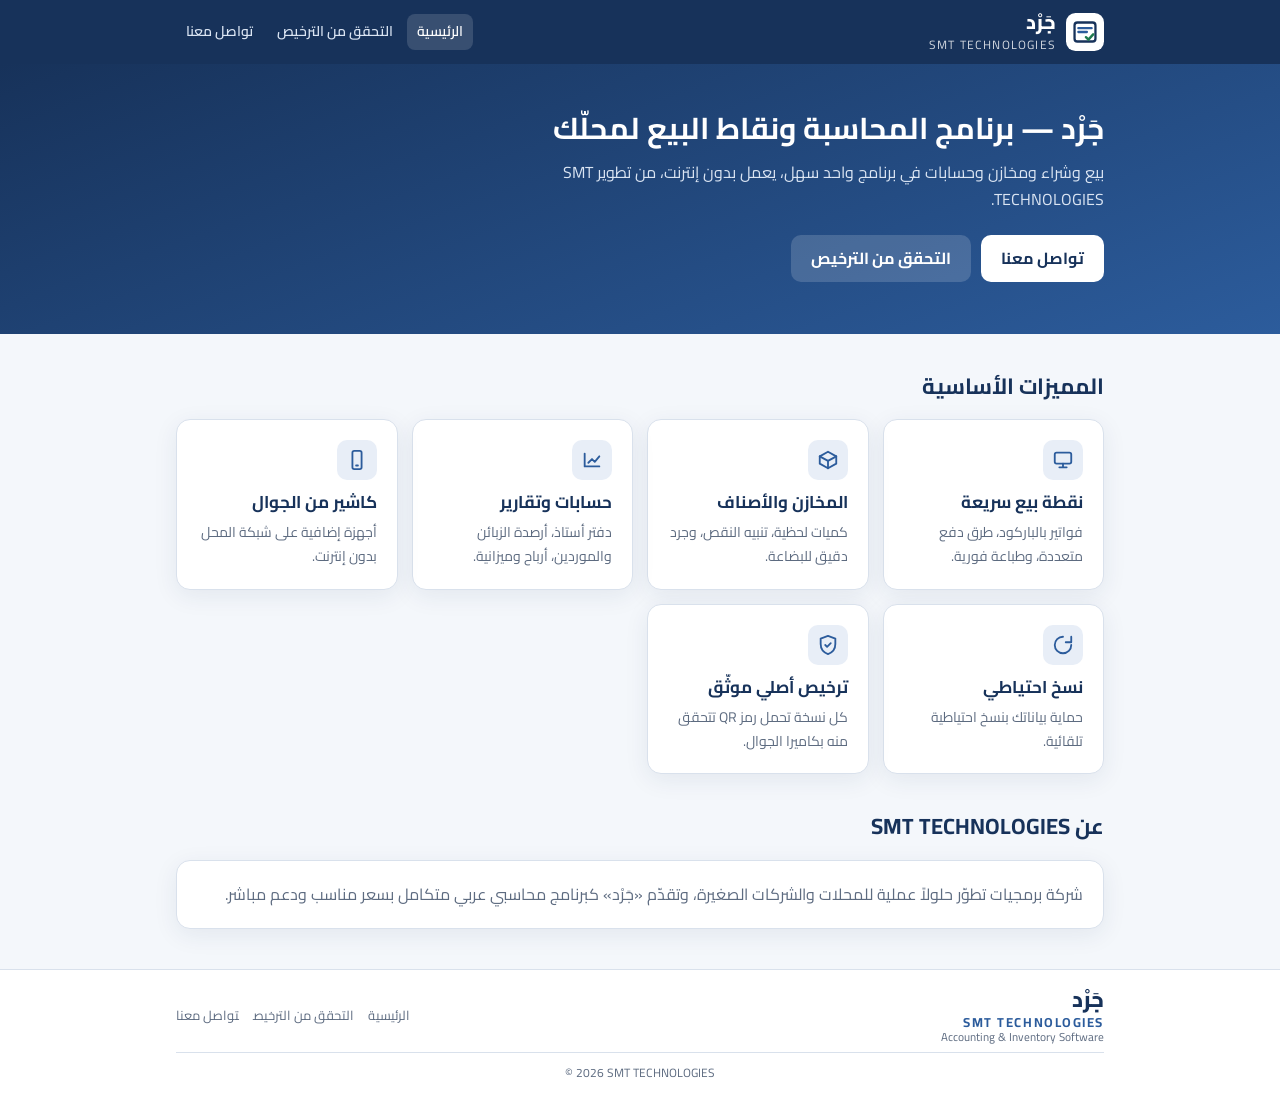
==== index.html @ c7088ea8 "تواصل معنا ← واتساب" ====
<!doctype html>
<html lang="ar" dir="rtl">
<head>
<meta charset="utf-8">
<meta name="viewport" content="width=device-width, initial-scale=1">
<meta name="theme-color" content="#17325a">
<link rel="preconnect" href="https://fonts.googleapis.com">
<link rel="preconnect" href="https://fonts.gstatic.com" crossorigin>
<link href="https://fonts.googleapis.com/css2?family=Cairo:wght@400;500;600;700;800&display=swap" rel="stylesheet">
<title>جَرْد — SMT TECHNOLOGIES</title>
<meta name="description" content="جَرْد: برنامج محاسبة ونقاط بيع ومخازن للمحلات، من SMT TECHNOLOGIES.">
<link rel="stylesheet" href="assets/style.css">
</head>
<body data-root="." data-page="home">
<header id="site-header"></header>
<main>
  <section class="hero">
    <div class="wrap">
      <h1>جَرْد — برنامج المحاسبة ونقاط البيع لمحلّك</h1>
      <p>بيع وشراء ومخازن وحسابات في برنامج واحد سهل، يعمل بدون إنترنت، من تطوير SMT TECHNOLOGIES.</p>
      <div class="btn-row">
        <a class="btn btn-light" data-contact href="contact.html">تواصل معنا</a>
        <a class="btn btn-glass" href="v/">التحقق من الترخيص</a>
      </div>
    </div>
  </section>
  <div class="wrap">
    <h2>المميزات الأساسية</h2>
    <div class="grid">
      <div class="card feature"><span class="ico"><svg viewBox="0 0 24 24" fill="none" stroke="currentColor" stroke-width="2" stroke-linecap="round" stroke-linejoin="round"><rect x="3" y="4" width="18" height="12" rx="2"/><path d="M8 20h8M12 16v4"/></svg></span><h3>نقطة بيع سريعة</h3><p>فواتير بالباركود، طرق دفع متعددة، وطباعة فورية.</p></div>
      <div class="card feature"><span class="ico"><svg viewBox="0 0 24 24" fill="none" stroke="currentColor" stroke-width="2" stroke-linecap="round" stroke-linejoin="round"><path d="M21 8 12 3 3 8v8l9 5 9-5z"/><path d="M3 8l9 5 9-5M12 13v8"/></svg></span><h3>المخازن والأصناف</h3><p>كميات لحظية، تنبيه النقص، وجرد دقيق للبضاعة.</p></div>
      <div class="card feature"><span class="ico"><svg viewBox="0 0 24 24" fill="none" stroke="currentColor" stroke-width="2" stroke-linecap="round" stroke-linejoin="round"><path d="M4 19V5M4 19h16"/><path d="M8 15l4-4 3 3 5-6"/></svg></span><h3>حسابات وتقارير</h3><p>دفتر أستاذ، أرصدة الزبائن والموردين، أرباح وميزانية.</p></div>
      <div class="card feature"><span class="ico"><svg viewBox="0 0 24 24" fill="none" stroke="currentColor" stroke-width="2" stroke-linecap="round" stroke-linejoin="round"><rect x="7" y="2" width="10" height="20" rx="2"/><path d="M11 18h2"/></svg></span><h3>كاشير من الجوال</h3><p>أجهزة إضافية على شبكة المحل بدون إنترنت.</p></div>
      <div class="card feature"><span class="ico"><svg viewBox="0 0 24 24" fill="none" stroke="currentColor" stroke-width="2" stroke-linecap="round" stroke-linejoin="round"><path d="M12 3a9 9 0 1 0 9 9"/><path d="M21 3v6h-6"/></svg></span><h3>نسخ احتياطي</h3><p>حماية بياناتك بنسخ احتياطية تلقائية.</p></div>
      <div class="card feature"><span class="ico"><svg viewBox="0 0 24 24" fill="none" stroke="currentColor" stroke-width="2" stroke-linecap="round" stroke-linejoin="round"><path d="M12 2 4 5v6c0 5 3.4 9.3 8 11 4.6-1.7 8-6 8-11V5z"/><path d="m9 12 2 2 4-4"/></svg></span><h3>ترخيص أصلي موثّق</h3><p>كل نسخة تحمل رمز QR تتحقق منه بكاميرا الجوال.</p></div>
    </div>
    <h2>عن SMT TECHNOLOGIES</h2>
    <div class="card about">شركة برمجيات تطوّر حلولاً عملية للمحلات والشركات الصغيرة، وتقدّم «جَرْد» كبرنامج محاسبي عربي متكامل بسعر مناسب ودعم مباشر.</div>
  </div>
</main>
<footer id="site-footer"></footer>
<script src="config.js"></script>
<script src="assets/site.js"></script>
</body>
</html>
---- assets/style.css ----
:root {
  --brand: #17325a;
  --brand-2: #2c5c9c;
  --brand-soft: #e8eef7;
  --ink: #1b2433;
  --muted: #5d6b80;
  --line: #d9e1ec;
  --bg: #f4f7fb;
  --card: #ffffff;
  --ok: #1f7a4d;
  --ok-soft: #e7f5ee;
  --bad: #b23b3b;
  --bad-soft: #fcecec;
  --warn: #8a5a00;
  --radius: 14px;
  --shadow: 0 6px 24px rgba(23, 50, 90, 0.08);
}

* {
  box-sizing: border-box;
}
html {
  -webkit-text-size-adjust: 100%;
}
body {
  margin: 0;
  font-family: 'Cairo', 'Segoe UI', Tahoma, sans-serif;
  color: var(--ink);
  background: var(--bg);
  line-height: 1.7;
  min-height: 100vh;
  display: flex;
  flex-direction: column;
}
main {
  flex: 1;
}
a {
  color: var(--brand-2);
}
.wrap {
  width: 100%;
  max-width: 960px;
  margin: 0 auto;
  padding: 0 16px;
}

/* الترويسة */
.site-header {
  background: var(--brand);
  color: #fff;
}
.site-header .wrap {
  display: flex;
  align-items: center;
  justify-content: space-between;
  gap: 12px;
  min-height: 64px;
  flex-wrap: wrap;
}
.brand {
  display: flex;
  align-items: center;
  gap: 10px;
  color: #fff;
  text-decoration: none;
}
.brand-logo {
  width: 38px;
  height: 38px;
  flex: none;
  display: block;
}
.brand-logo img {
  width: 100%;
  height: 100%;
  object-fit: contain;
}
.brand-text {
  line-height: 1.2;
}
.brand-text b {
  display: block;
  font-size: 20px;
  font-weight: 800;
}
.brand-text small {
  font-size: 12px;
  opacity: 0.8;
}
.site-nav {
  display: flex;
  gap: 4px;
}
.site-nav a {
  color: #dbe5f3;
  text-decoration: none;
  font-size: 14px;
  font-weight: 600;
  padding: 6px 10px;
  border-radius: 8px;
}
.site-nav a:hover,
.site-nav a.active {
  background: rgba(255, 255, 255, 0.14);
  color: #fff;
}

/* التذييل */
.site-footer {
  margin-top: 40px;
  border-top: 1px solid var(--line);
  background: var(--card);
  color: var(--muted);
  font-size: 13px;
}
.site-footer .wrap {
  display: flex;
  justify-content: space-between;
  flex-wrap: wrap;
  gap: 8px;
  padding-top: 16px;
  padding-bottom: 16px;
}
.site-footer nav a {
  color: var(--muted);
  margin-inline-start: 14px;
  text-decoration: none;
}

/* عام */
.hero {
  background: linear-gradient(160deg, var(--brand) 0%, var(--brand-2) 100%);
  color: #fff;
  padding: 44px 0 52px;
}
.hero h1 {
  font-size: 30px;
  line-height: 1.35;
  margin: 0 0 10px;
}
.hero p {
  margin: 0 0 22px;
  color: #dbe5f3;
  max-width: 560px;
}
h2 {
  color: var(--brand);
  font-size: 22px;
  margin: 34px 0 14px;
}
.btn {
  display: inline-flex;
  align-items: center;
  justify-content: center;
  gap: 8px;
  padding: 10px 20px;
  border-radius: 10px;
  font: inherit;
  font-weight: 700;
  text-decoration: none;
  border: 0;
  cursor: pointer;
}
.btn-primary {
  background: var(--brand-2);
  color: #fff;
}
.btn-light {
  background: #fff;
  color: var(--brand);
}
.btn-glass {
  background: rgba(255, 255, 255, 0.16);
  color: #fff;
}
.btn-ghost {
  background: var(--brand-soft);
  color: var(--brand);
}
.btn-row {
  display: flex;
  gap: 10px;
  flex-wrap: wrap;
}
.card {
  background: var(--card);
  border: 1px solid var(--line);
  border-radius: var(--radius);
  box-shadow: var(--shadow);
  padding: 20px;
}
.grid {
  display: grid;
  grid-template-columns: repeat(auto-fit, minmax(220px, 1fr));
  gap: 14px;
}
.feature h3 {
  margin: 8px 0 4px;
  font-size: 17px;
  color: var(--brand);
}
.feature p {
  margin: 0;
  color: var(--muted);
  font-size: 14px;
}
.ico {
  width: 40px;
  height: 40px;
  border-radius: 10px;
  background: var(--brand-soft);
  color: var(--brand-2);
  display: flex;
  align-items: center;
  justify-content: center;
}
.ico svg {
  width: 22px;
  height: 22px;
}
.about {
  color: var(--muted);
}

/* صفحة التحقق */
.verify {
  max-width: 520px;
  margin: 28px auto 0;
}
.verify h1 {
  font-size: 20px;
  color: var(--brand);
  margin: 0 0 14px;
  text-align: center;
}
.badge {
  display: flex;
  flex-direction: column;
  align-items: center;
  gap: 6px;
  padding: 22px 16px;
  border-radius: var(--radius);
  text-align: center;
  font-weight: 800;
  font-size: 22px;
}
.badge .mark {
  width: 56px;
  height: 56px;
  border-radius: 50%;
  display: flex;
  align-items: center;
  justify-content: center;
  font-size: 30px;
  color: #fff;
}
.badge small {
  font-weight: 500;
  font-size: 14px;
}
.badge.ok {
  background: var(--ok-soft);
  color: var(--ok);
}
.badge.ok .mark {
  background: var(--ok);
}
.badge.bad {
  background: var(--bad-soft);
  color: var(--bad);
}
.badge.bad .mark {
  background: var(--bad);
}
.badge.wait {
  background: var(--brand-soft);
  color: var(--brand);
}
.badge.wait .mark {
  background: var(--brand-2);
}
.details {
  width: 100%;
  border-collapse: collapse;
  margin-top: 16px;
}
.details th,
.details td {
  text-align: start;
  padding: 10px 4px;
  border-bottom: 1px solid var(--line);
  vertical-align: top;
}
.details tr:last-child th,
.details tr:last-child td {
  border-bottom: 0;
}
.details th {
  color: var(--muted);
  font-weight: 600;
  width: 38%;
}
.details td {
  font-weight: 700;
  overflow-wrap: anywhere;
}
.mono {
  font-family: Consolas, 'Courier New', monospace;
  direction: ltr;
  unicode-bidi: isolate;
}
.verify .actions {
  margin-top: 18px;
  text-align: center;
}
.note {
  color: var(--muted);
  font-size: 13px;
  text-align: center;
  margin-top: 12px;
}

/* التواصل */
.contact-list {
  display: grid;
  gap: 10px;
}
.contact-item {
  display: flex;
  align-items: center;
  gap: 12px;
  padding: 14px 16px;
  text-decoration: none;
  color: var(--ink);
}
.contact-item b {
  display: block;
}
.contact-item span {
  color: var(--muted);
  font-size: 14px;
}
.contact-item .ltr {
  direction: ltr;
  unicode-bidi: isolate;
}
details.faq {
  margin-bottom: 10px;
  padding: 0;
}
details.faq summary {
  cursor: pointer;
  font-weight: 700;
  padding: 14px 16px;
  color: var(--brand);
}
details.faq p {
  margin: 0;
  padding: 0 16px 14px;
  color: var(--muted);
}

@media (max-width: 520px) {
  .hero {
    padding: 32px 0 38px;
  }
  .hero h1 {
    font-size: 24px;
  }
  .site-header .wrap {
    padding-top: 10px;
    padding-bottom: 8px;
  }
  .site-nav {
    width: 100%;
    justify-content: space-between;
  }
  .site-nav a {
    font-size: 13px;
    padding: 6px 8px;
  }
  .site-footer nav a {
    margin-inline-start: 0;
    margin-inline-end: 14px;
  }
}

/* هوية التذييل كما في الشعار: جَرْد / SMT TECHNOLOGIES / Accounting & Inventory Software */
.site-footer .wrap {
  align-items: center;
}
.foot-brand {
  display: flex;
  flex-direction: column;
  line-height: 1.25;
}
.foot-brand b {
  font-size: 22px;
  font-weight: 800;
  color: var(--brand);
}
.foot-brand span {
  font-size: 13px;
  font-weight: 700;
  letter-spacing: 0.12em;
  color: var(--brand-2);
}
.foot-brand small {
  direction: ltr;
  font-size: 11.5px;
  color: var(--muted);
}
.site-footer .copy {
  width: 100%;
  font-size: 12px;
  direction: ltr;
  text-align: center;
  border-top: 1px solid var(--line);
  padding-top: 10px;
}
.brand-text small {
  letter-spacing: 0.1em;
}

details.faq p a {
  font-weight: 700;
}
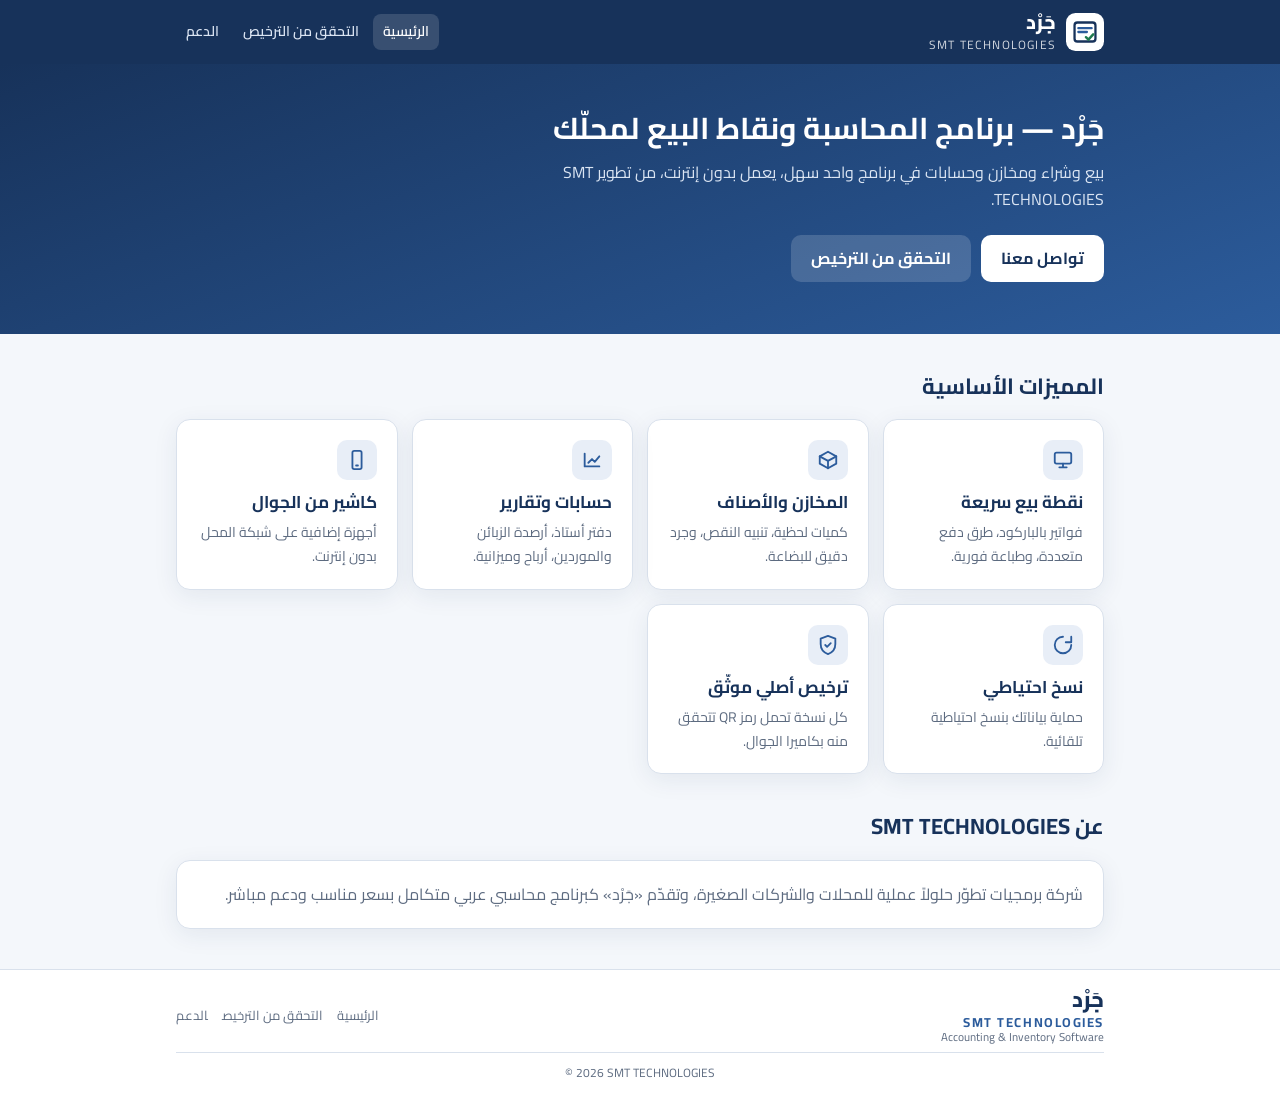
==== commit 1e632aa5: "صفحة الدعم" ====
--- a/index.html
+++ b/index.html
@@ -9,7 +9,7 @@
 <link href="https://fonts.googleapis.com/css2?family=Cairo:wght@400;500;600;700;800&display=swap" rel="stylesheet">
 <title>جَرْد — SMT TECHNOLOGIES</title>
 <meta name="description" content="جَرْد: برنامج محاسبة ونقاط بيع ومخازن للمحلات، من SMT TECHNOLOGIES.">
-<link rel="stylesheet" href="assets/style.css">
+<link rel="stylesheet" href="assets/style.css?v=202610141522">
 </head>
 <body data-root="." data-page="home">
 <header id="site-header"></header>
@@ -39,7 +39,7 @@
   </div>
 </main>
 <footer id="site-footer"></footer>
-<script src="config.js"></script>
-<script src="assets/site.js"></script>
+<script src="config.js?v=202610141522"></script>
+<script src="assets/site.js?v=202610141522"></script>
 </body>
 </html>
--- a/assets/style.css
+++ b/assets/style.css
@@ -426,3 +426,25 @@
 details.faq p a {
   font-weight: 700;
 }
+
+/* صفحة الدعم: زر التواصل أسفل الأسئلة */
+.support-cta {
+  margin-top: 18px;
+  text-align: center;
+  display: flex;
+  flex-direction: column;
+  align-items: center;
+  gap: 4px;
+}
+.support-cta > span {
+  color: var(--muted);
+  font-size: 14px;
+  margin-bottom: 10px;
+}
+.support-cta .btn-row {
+  justify-content: center;
+}
+.btn-ico svg {
+  width: 18px;
+  height: 18px;
+}
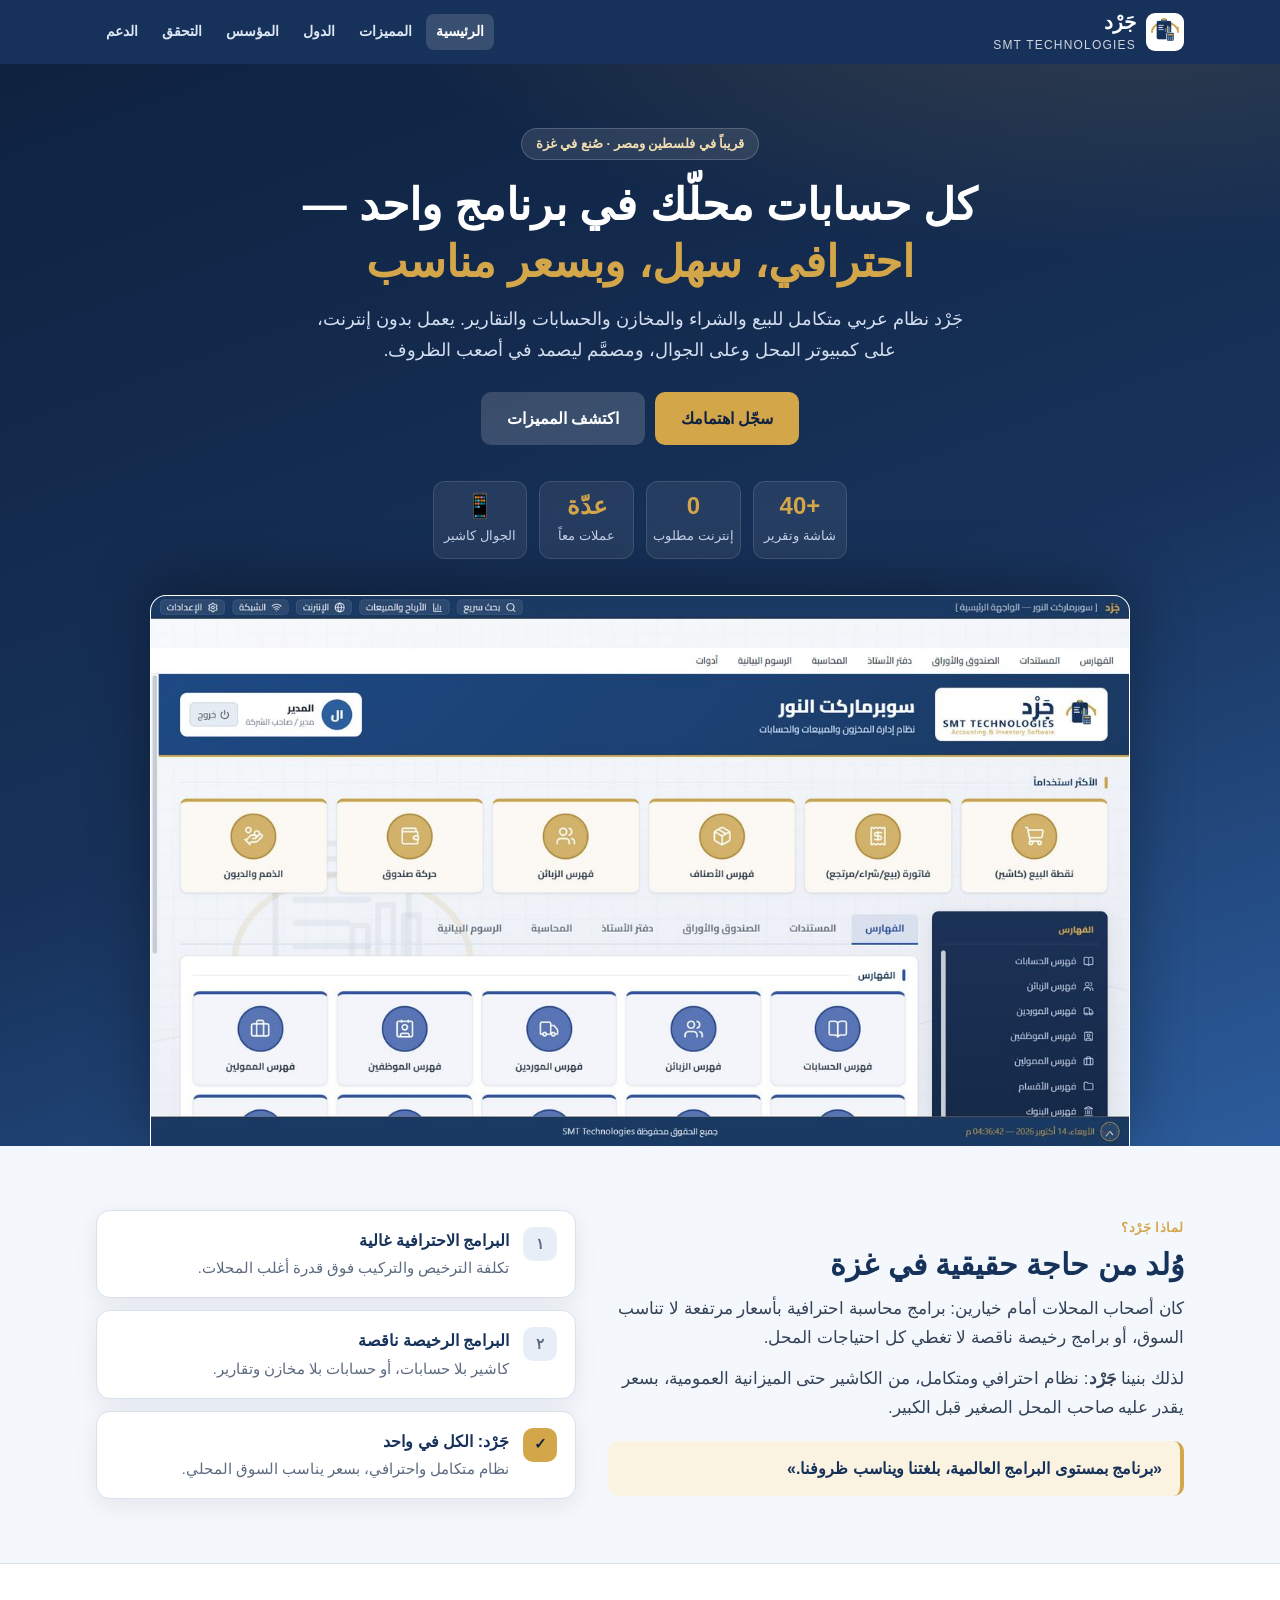
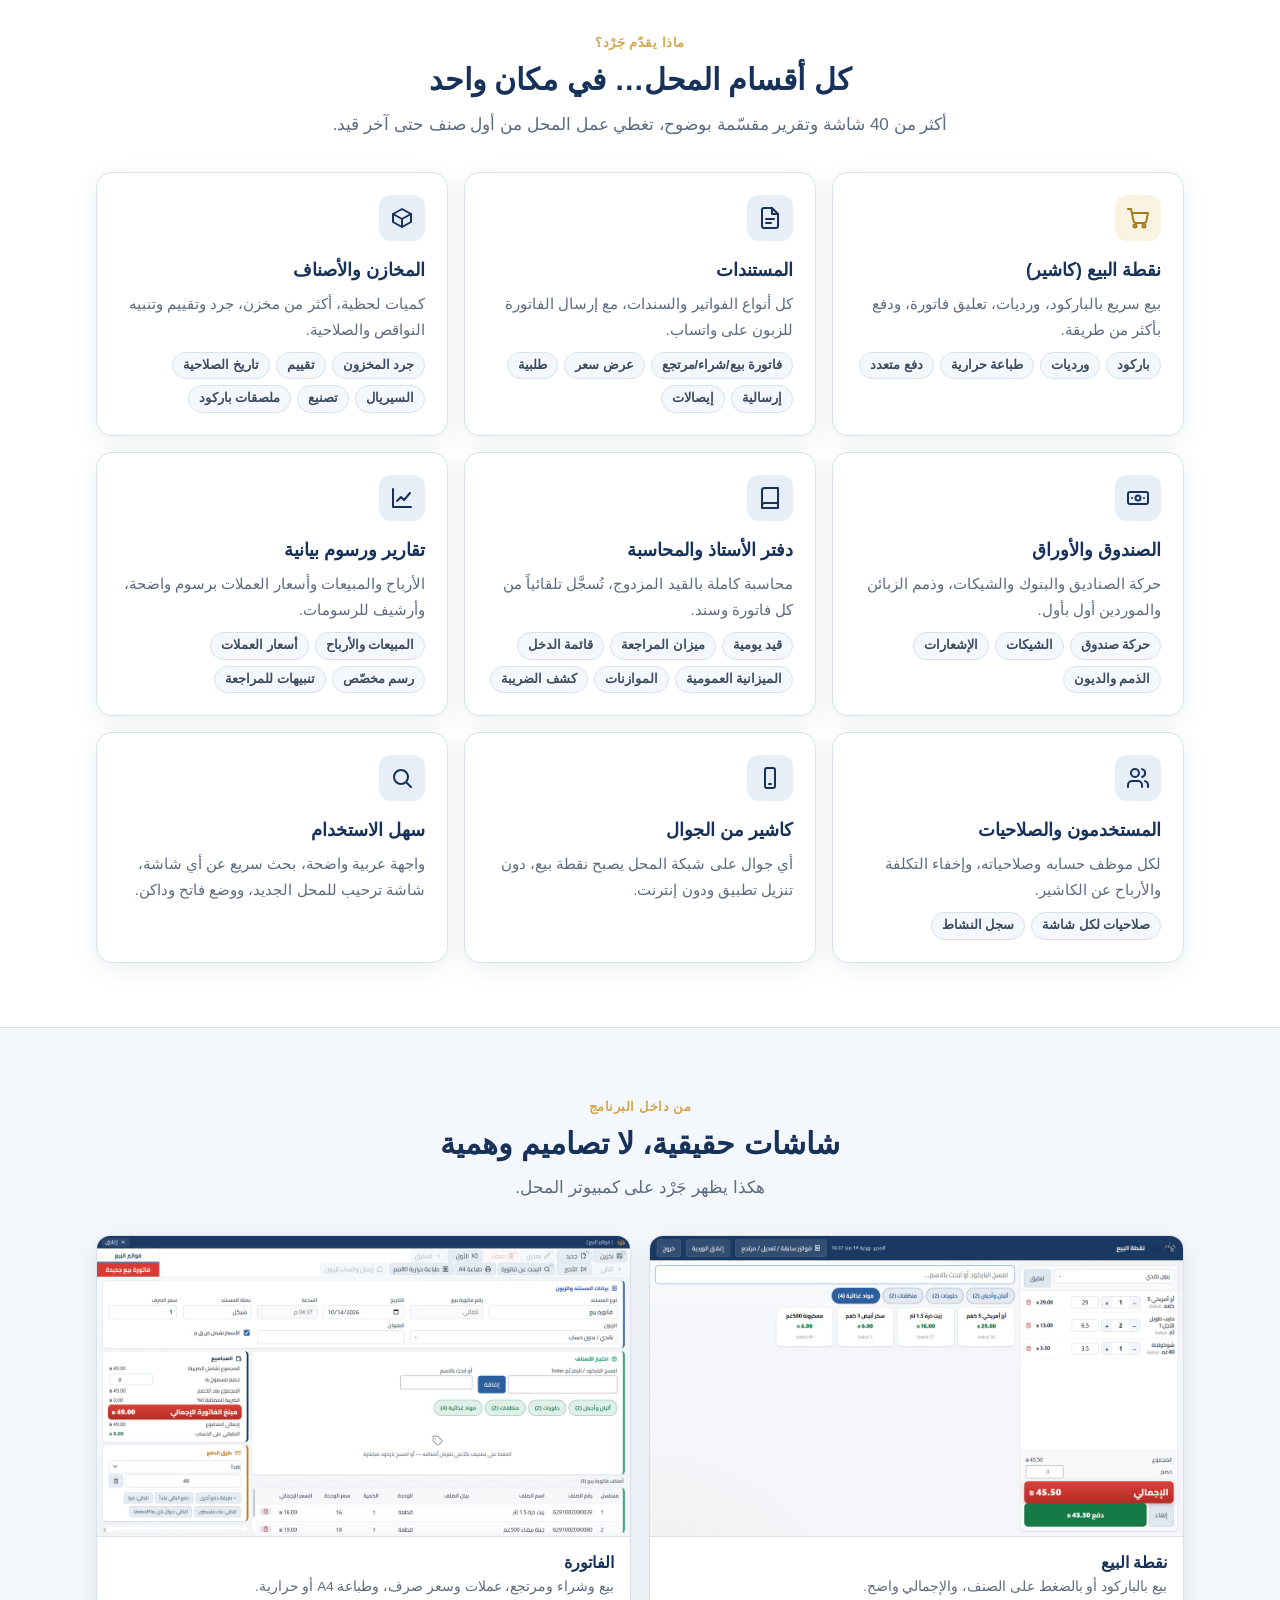
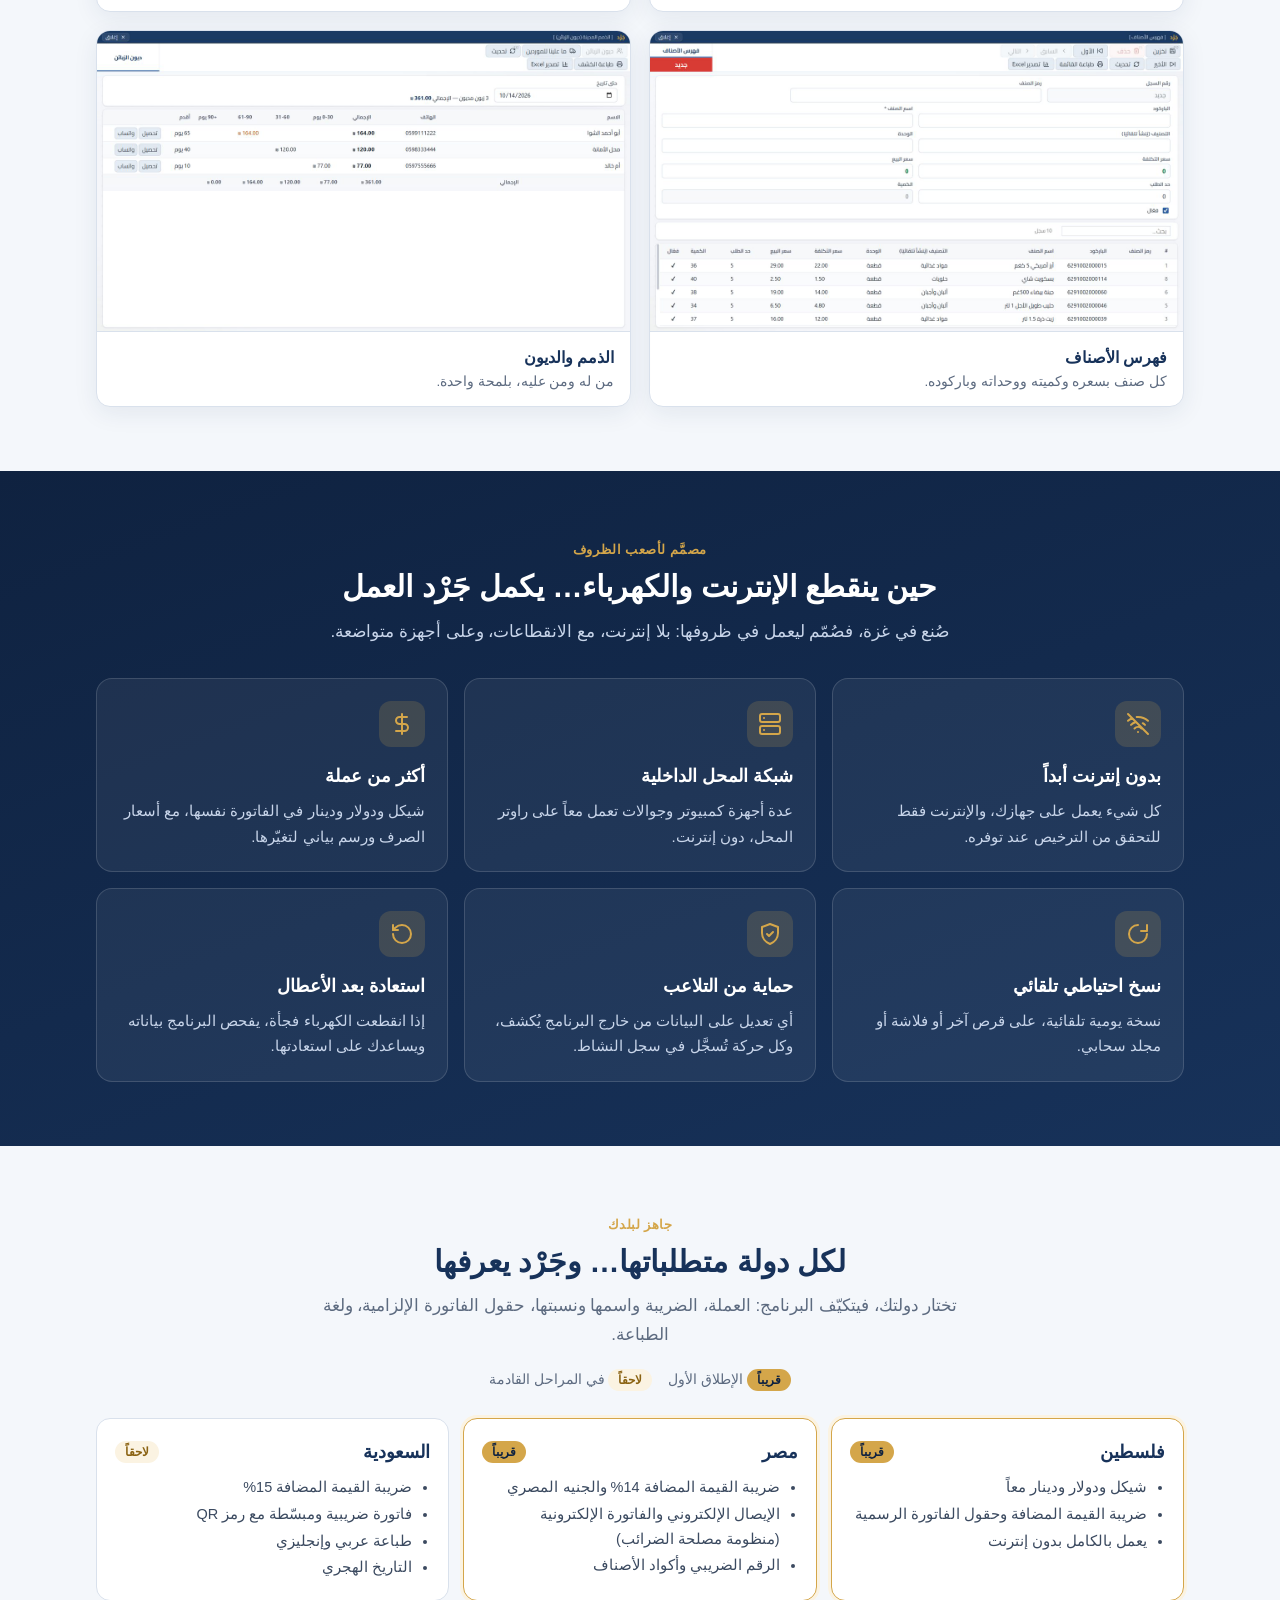
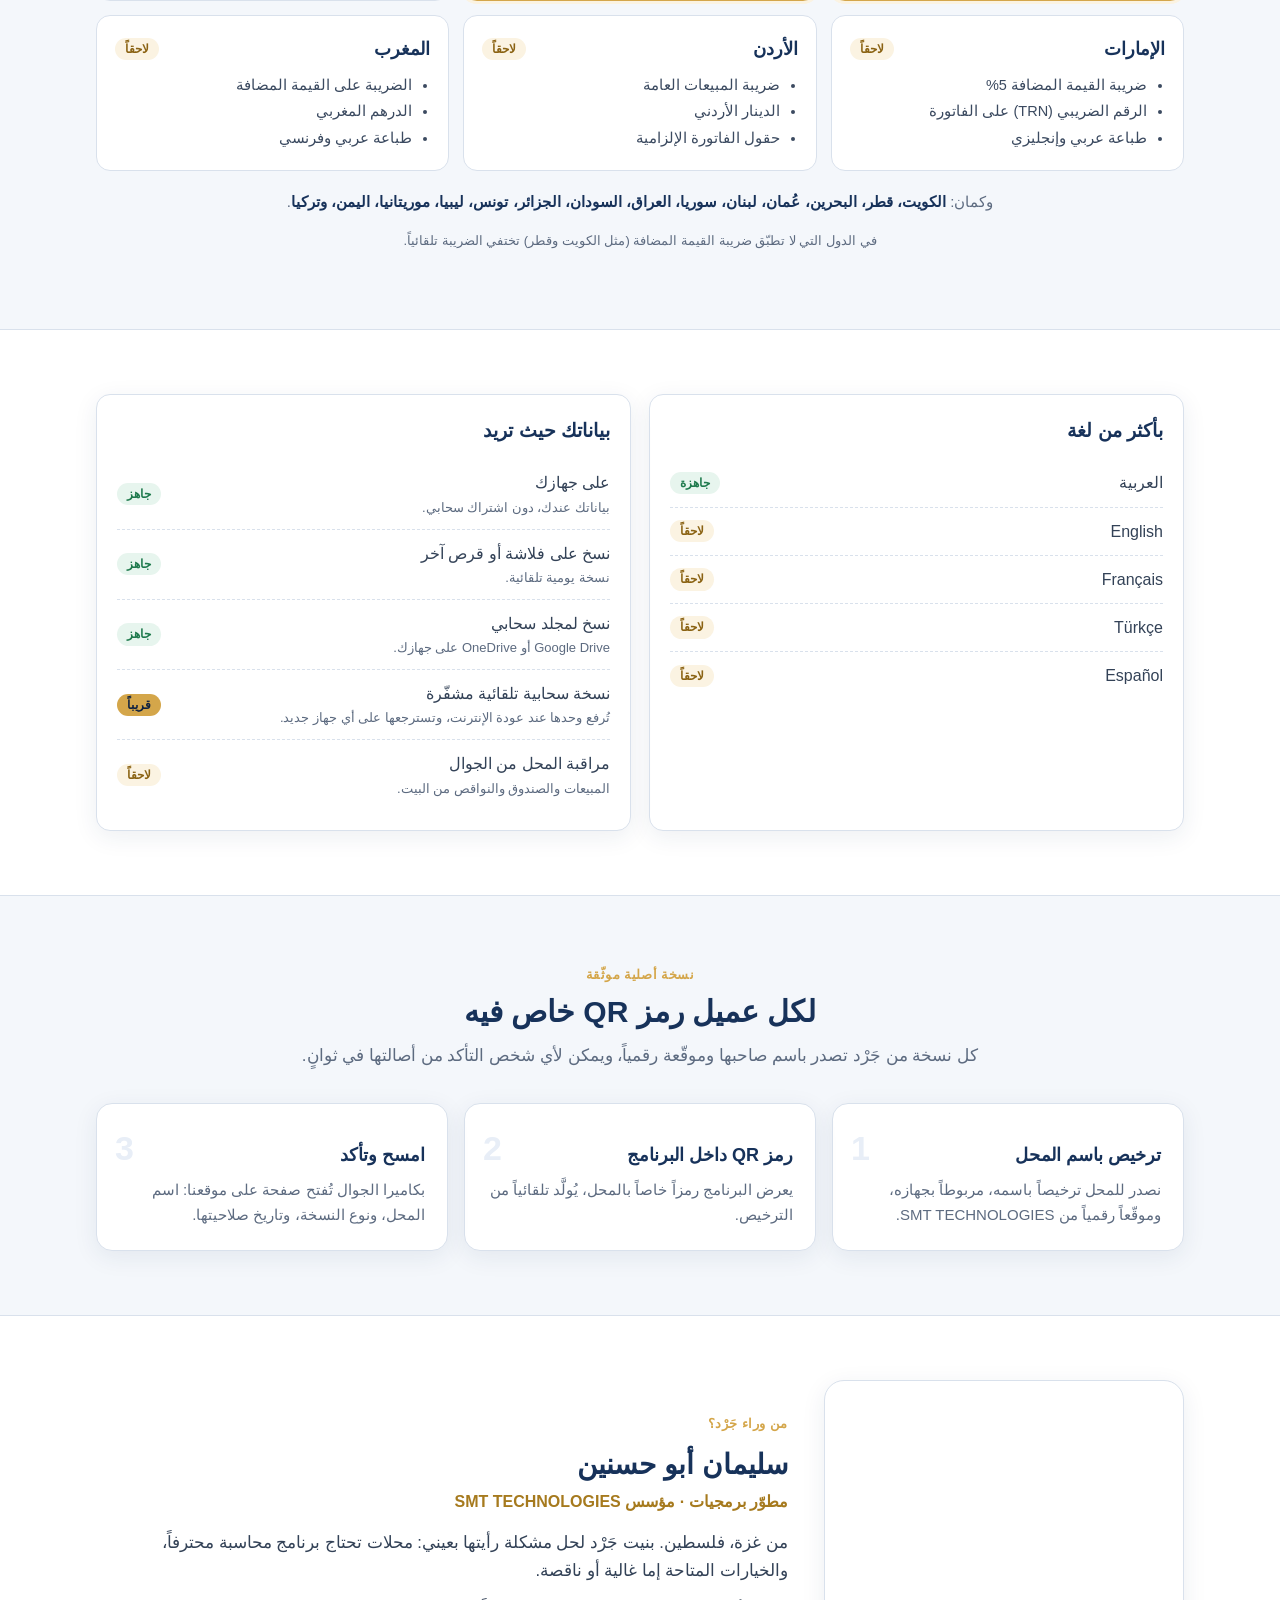
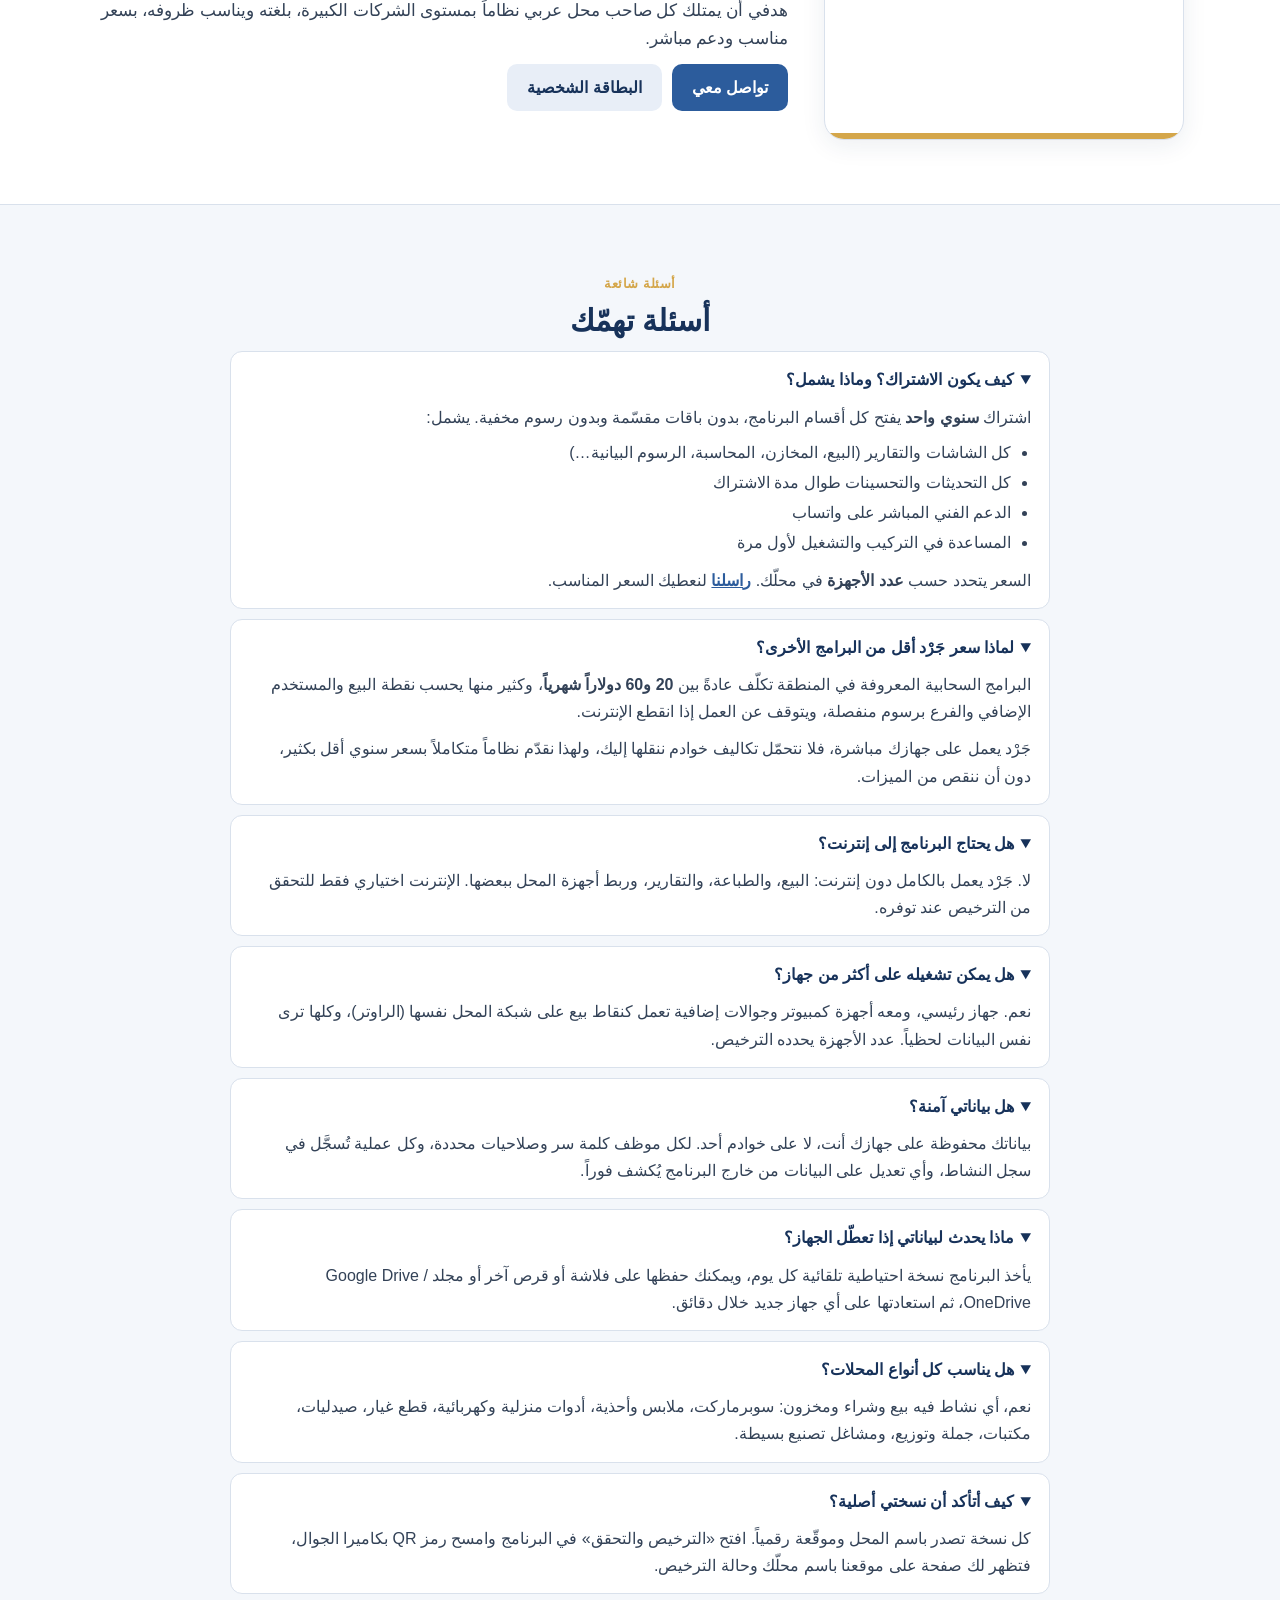
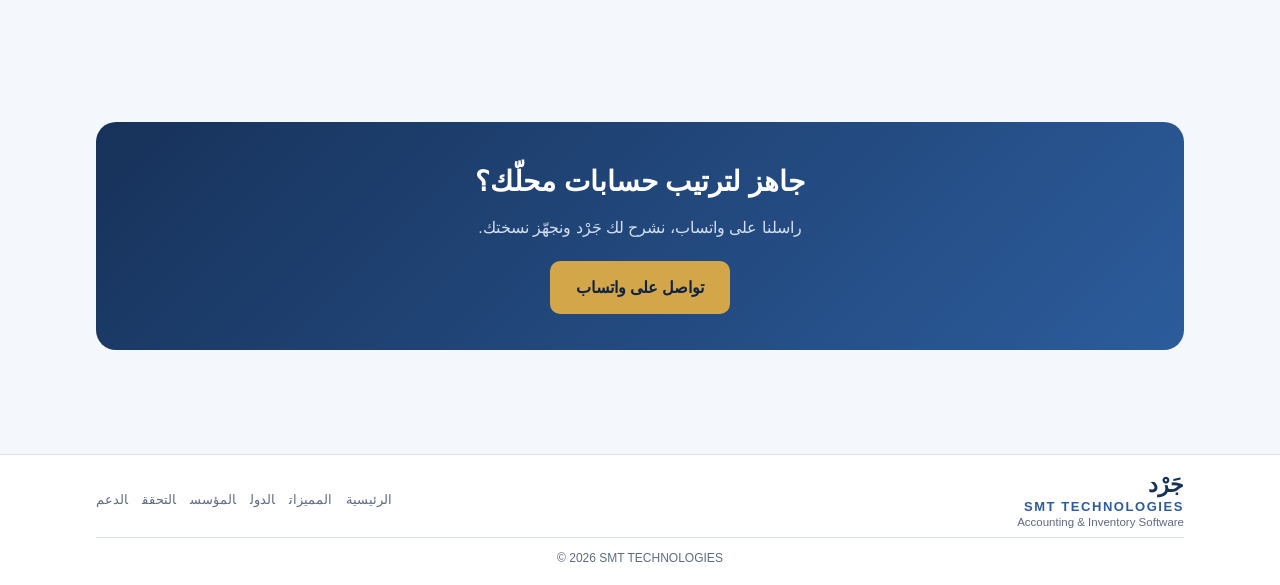
==== commit 3a220c8c: "الموقع الكامل: تعريف جَرْد، الدول، الأسئلة، وصفحة المؤسس" ====
--- a/index.html
+++ b/index.html
@@ -3,43 +3,275 @@
 <head>
 <meta charset="utf-8">
 <meta name="viewport" content="width=device-width, initial-scale=1">
-<meta name="theme-color" content="#17325a">
+<meta http-equiv="Content-Security-Policy" content="default-src 'self'; script-src 'self'; style-src 'self' https://fonts.googleapis.com; font-src https://fonts.gstatic.com; img-src 'self' data:; connect-src 'self'; object-src 'none'; base-uri 'none'; form-action 'none'">
+<meta name="referrer" content="strict-origin-when-cross-origin">
+<meta name="theme-color" content="#0f2240">
+<link rel="icon" href="favicon.png">
 <link rel="preconnect" href="https://fonts.googleapis.com">
 <link rel="preconnect" href="https://fonts.gstatic.com" crossorigin>
 <link href="https://fonts.googleapis.com/css2?family=Cairo:wght@400;500;600;700;800&display=swap" rel="stylesheet">
-<title>جَرْد — SMT TECHNOLOGIES</title>
-<meta name="description" content="جَرْد: برنامج محاسبة ونقاط بيع ومخازن للمحلات، من SMT TECHNOLOGIES.">
-<link rel="stylesheet" href="assets/style.css?v=202610141522">
+<title>جَرْد — برنامج المحاسبة والمخازن ونقاط البيع | SMT TECHNOLOGIES</title>
+<meta name="description" content="جَرْد: نظام عربي متكامل للمحاسبة والمخازن ونقاط البيع، يعمل بدون إنترنت، باحترافية البرامج الكبيرة وبسعر يناسب المحل. من تطوير SMT TECHNOLOGIES — غزة، فلسطين.">
+<meta property="og:title" content="جَرْد — برنامج المحاسبة والمخازن ونقاط البيع">
+<meta property="og:description" content="نظام عربي متكامل يعمل بدون إنترنت، صُنع في غزة.">
+<meta property="og:image" content="assets/img/shot-home.jpg">
+<link rel="stylesheet" href="assets/style.css?v=202611101321">
+<link rel="stylesheet" href="assets/home.css?v=202611101321">
 </head>
-<body data-root="." data-page="home">
+<body data-root="." data-page="home" class="lp">
 <header id="site-header"></header>
 <main>
-  <section class="hero">
-    <div class="wrap">
-      <h1>جَرْد — برنامج المحاسبة ونقاط البيع لمحلّك</h1>
-      <p>بيع وشراء ومخازن وحسابات في برنامج واحد سهل، يعمل بدون إنترنت، من تطوير SMT TECHNOLOGIES.</p>
-      <div class="btn-row">
-        <a class="btn btn-light" data-contact href="contact.html">تواصل معنا</a>
-        <a class="btn btn-glass" href="v/">التحقق من الترخيص</a>
-      </div>
-    </div>
-  </section>
-  <div class="wrap">
-    <h2>المميزات الأساسية</h2>
-    <div class="grid">
-      <div class="card feature"><span class="ico"><svg viewBox="0 0 24 24" fill="none" stroke="currentColor" stroke-width="2" stroke-linecap="round" stroke-linejoin="round"><rect x="3" y="4" width="18" height="12" rx="2"/><path d="M8 20h8M12 16v4"/></svg></span><h3>نقطة بيع سريعة</h3><p>فواتير بالباركود، طرق دفع متعددة، وطباعة فورية.</p></div>
-      <div class="card feature"><span class="ico"><svg viewBox="0 0 24 24" fill="none" stroke="currentColor" stroke-width="2" stroke-linecap="round" stroke-linejoin="round"><path d="M21 8 12 3 3 8v8l9 5 9-5z"/><path d="M3 8l9 5 9-5M12 13v8"/></svg></span><h3>المخازن والأصناف</h3><p>كميات لحظية، تنبيه النقص، وجرد دقيق للبضاعة.</p></div>
-      <div class="card feature"><span class="ico"><svg viewBox="0 0 24 24" fill="none" stroke="currentColor" stroke-width="2" stroke-linecap="round" stroke-linejoin="round"><path d="M4 19V5M4 19h16"/><path d="M8 15l4-4 3 3 5-6"/></svg></span><h3>حسابات وتقارير</h3><p>دفتر أستاذ، أرصدة الزبائن والموردين، أرباح وميزانية.</p></div>
-      <div class="card feature"><span class="ico"><svg viewBox="0 0 24 24" fill="none" stroke="currentColor" stroke-width="2" stroke-linecap="round" stroke-linejoin="round"><rect x="7" y="2" width="10" height="20" rx="2"/><path d="M11 18h2"/></svg></span><h3>كاشير من الجوال</h3><p>أجهزة إضافية على شبكة المحل بدون إنترنت.</p></div>
-      <div class="card feature"><span class="ico"><svg viewBox="0 0 24 24" fill="none" stroke="currentColor" stroke-width="2" stroke-linecap="round" stroke-linejoin="round"><path d="M12 3a9 9 0 1 0 9 9"/><path d="M21 3v6h-6"/></svg></span><h3>نسخ احتياطي</h3><p>حماية بياناتك بنسخ احتياطية تلقائية.</p></div>
-      <div class="card feature"><span class="ico"><svg viewBox="0 0 24 24" fill="none" stroke="currentColor" stroke-width="2" stroke-linecap="round" stroke-linejoin="round"><path d="M12 2 4 5v6c0 5 3.4 9.3 8 11 4.6-1.7 8-6 8-11V5z"/><path d="m9 12 2 2 4-4"/></svg></span><h3>ترخيص أصلي موثّق</h3><p>كل نسخة تحمل رمز QR تتحقق منه بكاميرا الجوال.</p></div>
-    </div>
-    <h2>عن SMT TECHNOLOGIES</h2>
-    <div class="card about">شركة برمجيات تطوّر حلولاً عملية للمحلات والشركات الصغيرة، وتقدّم «جَرْد» كبرنامج محاسبي عربي متكامل بسعر مناسب ودعم مباشر.</div>
-  </div>
+
+  <!-- البطل -->
+  <section class="lp-hero">
+    <div class="wrap">
+      <div>
+        <span class="pill">قريباً في فلسطين ومصر · صُنع في غزة</span>
+        <h1>كل حسابات محلّك في برنامج واحد —<br><em>احترافي، سهل، وبسعر مناسب</em></h1>
+        <p class="lead">جَرْد نظام عربي متكامل للبيع والشراء والمخازن والحسابات والتقارير. يعمل بدون إنترنت، على كمبيوتر المحل وعلى الجوال، ومصمَّم ليصمد في أصعب الظروف.</p>
+        <div class="btn-row">
+          <a class="btn btn-gold btn-lg" data-contact href="contact.html">سجّل اهتمامك</a>
+          <a class="btn btn-glass btn-lg" href="#features">اكتشف المميزات</a>
+        </div>
+      </div>
+      <div class="hero-stats">
+        <div><b>+40</b><span>شاشة وتقرير</span></div>
+        <div><b>0</b><span>إنترنت مطلوب</span></div>
+        <div><b>عدّة</b><span>عملات معاً</span></div>
+        <div><b>📱</b><span>الجوال كاشير</span></div>
+      </div>
+      <figure class="hero-shot"><img src="assets/img/shot-home.jpg" alt="الشاشة الرئيسية لبرنامج جَرْد" width="1280" height="720"></figure>
+    </div>
+  </section>
+
+  <!-- القصة -->
+  <section id="story">
+    <div class="wrap story">
+      <div>
+        <span class="eyebrow">لماذا جَرْد؟</span>
+        <h2 class="sec-title">وُلد من حاجة حقيقية في غزة</h2>
+        <p>كان أصحاب المحلات أمام خيارين: برامج محاسبة احترافية بأسعار مرتفعة لا تناسب السوق، أو برامج رخيصة ناقصة لا تغطي كل احتياجات المحل.</p>
+        <p>لذلك بنينا <b>جَرْد</b>: نظام احترافي ومتكامل، من الكاشير حتى الميزانية العمومية، بسعر يقدر عليه صاحب المحل الصغير قبل الكبير.</p>
+        <blockquote>«برنامج بمستوى البرامج العالمية، بلغتنا ويناسب ظروفنا.»</blockquote>
+      </div>
+      <div class="pain">
+        <div class="card"><span class="n">١</span><div><b>البرامج الاحترافية غالية</b><span>تكلفة الترخيص والتركيب فوق قدرة أغلب المحلات.</span></div></div>
+        <div class="card"><span class="n">٢</span><div><b>البرامج الرخيصة ناقصة</b><span>كاشير بلا حسابات، أو حسابات بلا مخازن وتقارير.</span></div></div>
+        <div class="card win"><span class="n">✓</span><div><b>جَرْد: الكل في واحد</b><span>نظام متكامل واحترافي، بسعر يناسب السوق المحلي.</span></div></div>
+      </div>
+    </div>
+  </section>
+
+  <!-- المميزات -->
+  <section id="features" class="tint">
+    <div class="wrap">
+      <div class="center">
+        <span class="eyebrow">ماذا يقدّم جَرْد؟</span>
+        <h2 class="sec-title">كل أقسام المحل… في مكان واحد</h2>
+        <p class="sec-lead">أكثر من 40 شاشة وتقرير مقسّمة بوضوح، تغطي عمل المحل من أول صنف حتى آخر قيد.</p>
+      </div>
+      <div class="fgrid">
+        <div class="fcard gold">
+          <span class="ico"><svg viewBox="0 0 24 24" fill="none" stroke="currentColor" stroke-width="2" stroke-linecap="round" stroke-linejoin="round"><circle cx="9" cy="20" r="1.5"/><circle cx="18" cy="20" r="1.5"/><path d="M2 3h3l2.7 12.4a2 2 0 0 0 2 1.6h8.6a2 2 0 0 0 2-1.6L22 7H6"/></svg></span>
+          <h3>نقطة البيع (كاشير)</h3>
+          <p>بيع سريع بالباركود، ورديات، تعليق فاتورة، ودفع بأكثر من طريقة.</p>
+          <ul><li>باركود</li><li>ورديات</li><li>طباعة حرارية</li><li>دفع متعدد</li></ul>
+        </div>
+        <div class="fcard">
+          <span class="ico"><svg viewBox="0 0 24 24" fill="none" stroke="currentColor" stroke-width="2" stroke-linecap="round" stroke-linejoin="round"><path d="M14 2H6a2 2 0 0 0-2 2v16a2 2 0 0 0 2 2h12a2 2 0 0 0 2-2V8z"/><path d="M14 2v6h6M8 13h8M8 17h5"/></svg></span>
+          <h3>المستندات</h3>
+          <p>كل أنواع الفواتير والسندات، مع إرسال الفاتورة للزبون على واتساب.</p>
+          <ul><li>فاتورة بيع/شراء/مرتجع</li><li>عرض سعر</li><li>طلبية</li><li>إرسالية</li><li>إيصالات</li></ul>
+        </div>
+        <div class="fcard">
+          <span class="ico"><svg viewBox="0 0 24 24" fill="none" stroke="currentColor" stroke-width="2" stroke-linecap="round" stroke-linejoin="round"><path d="M21 8 12 3 3 8v8l9 5 9-5z"/><path d="m3 8 9 5 9-5M12 13v8"/></svg></span>
+          <h3>المخازن والأصناف</h3>
+          <p>كميات لحظية، أكثر من مخزن، جرد وتقييم وتنبيه النواقص والصلاحية.</p>
+          <ul><li>جرد المخزون</li><li>تقييم</li><li>تاريخ الصلاحية</li><li>السيريال</li><li>تصنيع</li><li>ملصقات باركود</li></ul>
+        </div>
+        <div class="fcard">
+          <span class="ico"><svg viewBox="0 0 24 24" fill="none" stroke="currentColor" stroke-width="2" stroke-linecap="round" stroke-linejoin="round"><rect x="2" y="6" width="20" height="12" rx="2"/><circle cx="12" cy="12" r="2.5"/><path d="M6 12h.01M18 12h.01"/></svg></span>
+          <h3>الصندوق والأوراق</h3>
+          <p>حركة الصناديق والبنوك والشيكات، وذمم الزبائن والموردين أول بأول.</p>
+          <ul><li>حركة صندوق</li><li>الشيكات</li><li>الإشعارات</li><li>الذمم والديون</li></ul>
+        </div>
+        <div class="fcard">
+          <span class="ico"><svg viewBox="0 0 24 24" fill="none" stroke="currentColor" stroke-width="2" stroke-linecap="round" stroke-linejoin="round"><path d="M4 19.5A2.5 2.5 0 0 1 6.5 17H20V2H6.5A2.5 2.5 0 0 0 4 4.5z"/><path d="M4 19.5V22h16v-5"/></svg></span>
+          <h3>دفتر الأستاذ والمحاسبة</h3>
+          <p>محاسبة كاملة بالقيد المزدوج، تُسجَّل تلقائياً من كل فاتورة وسند.</p>
+          <ul><li>قيد يومية</li><li>ميزان المراجعة</li><li>قائمة الدخل</li><li>الميزانية العمومية</li><li>الموازنات</li><li>كشف الضريبة</li></ul>
+        </div>
+        <div class="fcard">
+          <span class="ico"><svg viewBox="0 0 24 24" fill="none" stroke="currentColor" stroke-width="2" stroke-linecap="round" stroke-linejoin="round"><path d="M3 3v18h18"/><path d="m7 15 4-4 3 3 6-7"/></svg></span>
+          <h3>تقارير ورسوم بيانية</h3>
+          <p>الأرباح والمبيعات وأسعار العملات برسوم واضحة، وأرشيف للرسومات.</p>
+          <ul><li>المبيعات والأرباح</li><li>أسعار العملات</li><li>رسم مخصّص</li><li>تنبيهات للمراجعة</li></ul>
+        </div>
+        <div class="fcard">
+          <span class="ico"><svg viewBox="0 0 24 24" fill="none" stroke="currentColor" stroke-width="2" stroke-linecap="round" stroke-linejoin="round"><path d="M16 21v-2a4 4 0 0 0-4-4H6a4 4 0 0 0-4 4v2"/><circle cx="9" cy="7" r="4"/><path d="M22 21v-2a4 4 0 0 0-3-3.9M16 3.1a4 4 0 0 1 0 7.8"/></svg></span>
+          <h3>المستخدمون والصلاحيات</h3>
+          <p>لكل موظف حسابه وصلاحياته، وإخفاء التكلفة والأرباح عن الكاشير.</p>
+          <ul><li>صلاحيات لكل شاشة</li><li>سجل النشاط</li></ul>
+        </div>
+        <div class="fcard">
+          <span class="ico"><svg viewBox="0 0 24 24" fill="none" stroke="currentColor" stroke-width="2" stroke-linecap="round" stroke-linejoin="round"><rect x="7" y="2" width="10" height="20" rx="2"/><path d="M11 18h2"/></svg></span>
+          <h3>كاشير من الجوال</h3>
+          <p>أي جوال على شبكة المحل يصبح نقطة بيع، دون تنزيل تطبيق ودون إنترنت.</p>
+        </div>
+        <div class="fcard">
+          <span class="ico"><svg viewBox="0 0 24 24" fill="none" stroke="currentColor" stroke-width="2" stroke-linecap="round" stroke-linejoin="round"><circle cx="11" cy="11" r="7"/><path d="m21 21-4.3-4.3"/></svg></span>
+          <h3>سهل الاستخدام</h3>
+          <p>واجهة عربية واضحة، بحث سريع عن أي شاشة، شاشة ترحيب للمحل الجديد، ووضع فاتح وداكن.</p>
+        </div>
+      </div>
+    </div>
+  </section>
+
+  <!-- صور حقيقية -->
+  <section id="screens">
+    <div class="wrap">
+      <div class="center">
+        <span class="eyebrow">من داخل البرنامج</span>
+        <h2 class="sec-title">شاشات حقيقية، لا تصاميم وهمية</h2>
+        <p class="sec-lead">هكذا يظهر جَرْد على كمبيوتر المحل.</p>
+      </div>
+      <div class="shots">
+        <figure class="shot"><img src="assets/img/shot-pos.jpg" alt="شاشة نقطة البيع" loading="lazy" width="1280" height="720"><figcaption>نقطة البيع<small>بيع بالباركود أو بالضغط على الصنف، والإجمالي واضح.</small></figcaption></figure>
+        <figure class="shot"><img src="assets/img/shot-invoice.jpg" alt="شاشة الفاتورة" loading="lazy" width="1280" height="720"><figcaption>الفاتورة<small>بيع وشراء ومرتجع، عملات وسعر صرف، وطباعة A4 أو حرارية.</small></figcaption></figure>
+        <figure class="shot"><img src="assets/img/shot-items.jpg" alt="شاشة فهرس الأصناف" loading="lazy" width="1280" height="720"><figcaption>فهرس الأصناف<small>كل صنف بسعره وكميته ووحداته وباركوده.</small></figcaption></figure>
+        <figure class="shot"><img src="assets/img/shot-debtors.jpg" alt="شاشة الذمم والديون" loading="lazy" width="1280" height="720"><figcaption>الذمم والديون<small>من له ومن عليه، بلمحة واحدة.</small></figcaption></figure>
+      </div>
+    </div>
+  </section>
+
+  <!-- أصعب الظروف -->
+  <section id="tough" class="dark-band">
+    <div class="wrap">
+      <div class="center">
+        <span class="eyebrow">مصمَّم لأصعب الظروف</span>
+        <h2 class="sec-title">حين ينقطع الإنترنت والكهرباء… يكمل جَرْد العمل</h2>
+        <p class="sec-lead">صُنع في غزة، فصُمّم ليعمل في ظروفها: بلا إنترنت، مع الانقطاعات، وعلى أجهزة متواضعة.</p>
+      </div>
+      <div class="fgrid">
+        <div class="fcard"><span class="ico"><svg viewBox="0 0 24 24" fill="none" stroke="currentColor" stroke-width="2" stroke-linecap="round" stroke-linejoin="round"><path d="m2 2 20 20M8.5 16.5a5 5 0 0 1 7 0M5 12.9a10 10 0 0 1 5.2-2.8M19 12.9a10 10 0 0 0-2.3-1.7M2 8.8a15 15 0 0 1 4.2-2.6M22 8.8A15 15 0 0 0 10.7 5M12 20h.01"/></svg></span><h3>بدون إنترنت أبداً</h3><p>كل شيء يعمل على جهازك، والإنترنت فقط للتحقق من الترخيص عند توفره.</p></div>
+        <div class="fcard"><span class="ico"><svg viewBox="0 0 24 24" fill="none" stroke="currentColor" stroke-width="2" stroke-linecap="round" stroke-linejoin="round"><rect x="2" y="2" width="20" height="8" rx="2"/><rect x="2" y="14" width="20" height="8" rx="2"/><path d="M6 6h.01M6 18h.01"/></svg></span><h3>شبكة المحل الداخلية</h3><p>عدة أجهزة كمبيوتر وجوالات تعمل معاً على راوتر المحل، دون إنترنت.</p></div>
+        <div class="fcard"><span class="ico"><svg viewBox="0 0 24 24" fill="none" stroke="currentColor" stroke-width="2" stroke-linecap="round" stroke-linejoin="round"><path d="M12 2v20M17 5H9.5a3.5 3.5 0 0 0 0 7h5a3.5 3.5 0 0 1 0 7H6"/></svg></span><h3>أكثر من عملة</h3><p>شيكل ودولار ودينار في الفاتورة نفسها، مع أسعار الصرف ورسم بياني لتغيّرها.</p></div>
+        <div class="fcard"><span class="ico"><svg viewBox="0 0 24 24" fill="none" stroke="currentColor" stroke-width="2" stroke-linecap="round" stroke-linejoin="round"><path d="M12 3a9 9 0 1 0 9 9"/><path d="M21 3v6h-6"/></svg></span><h3>نسخ احتياطي تلقائي</h3><p>نسخة يومية تلقائية، على قرص آخر أو فلاشة أو مجلد سحابي.</p></div>
+        <div class="fcard"><span class="ico"><svg viewBox="0 0 24 24" fill="none" stroke="currentColor" stroke-width="2" stroke-linecap="round" stroke-linejoin="round"><path d="M12 2 4 5v6c0 5 3.4 9.3 8 11 4.6-1.7 8-6 8-11V5z"/><path d="m9 12 2 2 4-4"/></svg></span><h3>حماية من التلاعب</h3><p>أي تعديل على البيانات من خارج البرنامج يُكشف، وكل حركة تُسجَّل في سجل النشاط.</p></div>
+        <div class="fcard"><span class="ico"><svg viewBox="0 0 24 24" fill="none" stroke="currentColor" stroke-width="2" stroke-linecap="round" stroke-linejoin="round"><path d="M3 12a9 9 0 1 0 9-9 9.7 9.7 0 0 0-6.7 2.7L3 8"/><path d="M3 3v5h5"/></svg></span><h3>استعادة بعد الأعطال</h3><p>إذا انقطعت الكهرباء فجأة، يفحص البرنامج بياناته ويساعدك على استعادتها.</p></div>
+      </div>
+    </div>
+  </section>
+
+  <!-- الدول -->
+  <section id="countries">
+    <div class="wrap">
+      <div class="center">
+        <span class="eyebrow">جاهز لبلدك</span>
+        <h2 class="sec-title">لكل دولة متطلباتها… وجَرْد يعرفها</h2>
+        <p class="sec-lead">تختار دولتك، فيتكيّف البرنامج: العملة، الضريبة واسمها ونسبتها، حقول الفاتورة الإلزامية، ولغة الطباعة.</p>
+      </div>
+      <div class="legend"><span><span class="tag first">قريباً</span> الإطلاق الأول</span><span><span class="tag soon">لاحقاً</span> في المراحل القادمة</span></div>
+      <div class="cgrid">
+        <div class="ccard main"><header><h3>فلسطين</h3><span class="tag first">قريباً</span></header><ul><li>شيكل ودولار ودينار معاً</li><li>ضريبة القيمة المضافة وحقول الفاتورة الرسمية</li><li>يعمل بالكامل بدون إنترنت</li></ul></div>
+        <div class="ccard main"><header><h3>مصر</h3><span class="tag first">قريباً</span></header><ul><li>ضريبة القيمة المضافة 14% والجنيه المصري</li><li>الإيصال الإلكتروني والفاتورة الإلكترونية (منظومة مصلحة الضرائب)</li><li>الرقم الضريبي وأكواد الأصناف</li></ul></div>
+        <div class="ccard"><header><h3>السعودية</h3><span class="tag soon">لاحقاً</span></header><ul><li>ضريبة القيمة المضافة 15%</li><li>فاتورة ضريبية ومبسّطة مع رمز QR</li><li>طباعة عربي وإنجليزي</li><li>التاريخ الهجري</li></ul></div>
+        <div class="ccard"><header><h3>الإمارات</h3><span class="tag soon">لاحقاً</span></header><ul><li>ضريبة القيمة المضافة 5%</li><li>الرقم الضريبي (TRN) على الفاتورة</li><li>طباعة عربي وإنجليزي</li></ul></div>
+        <div class="ccard"><header><h3>الأردن</h3><span class="tag soon">لاحقاً</span></header><ul><li>ضريبة المبيعات العامة</li><li>الدينار الأردني</li><li>حقول الفاتورة الإلزامية</li></ul></div>
+        <div class="ccard"><header><h3>المغرب</h3><span class="tag soon">لاحقاً</span></header><ul><li>الضريبة على القيمة المضافة</li><li>الدرهم المغربي</li><li>طباعة عربي وفرنسي</li></ul></div>
+      </div>
+      <p class="more-countries">وكمان: <b>الكويت، قطر، البحرين، عُمان، لبنان، سوريا، العراق، السودان، الجزائر، تونس، ليبيا، موريتانيا، اليمن، وتركيا</b>.</p>
+      <p class="fine">في الدول التي لا تطبّق ضريبة القيمة المضافة (مثل الكويت وقطر) تختفي الضريبة تلقائياً.</p>
+    </div>
+  </section>
+
+  <!-- اللغات والتخزين -->
+  <section id="langs" class="tint">
+    <div class="wrap split">
+      <div class="card list-card">
+        <h3>بأكثر من لغة</h3>
+        <ul class="rows">
+          <li><span>العربية</span><span class="tag ok">جاهزة</span></li>
+          <li><span>English</span><span class="tag soon">لاحقاً</span></li>
+          <li><span>Français</span><span class="tag soon">لاحقاً</span></li>
+          <li><span>Türkçe</span><span class="tag soon">لاحقاً</span></li>
+          <li><span>Español</span><span class="tag soon">لاحقاً</span></li>
+        </ul>
+      </div>
+      <div class="card list-card">
+        <h3>بياناتك حيث تريد</h3>
+        <ul class="rows">
+          <li><span>على جهازك<small>بياناتك عندك، دون اشتراك سحابي.</small></span><span class="tag ok">جاهز</span></li>
+          <li><span>نسخ على فلاشة أو قرص آخر<small>نسخة يومية تلقائية.</small></span><span class="tag ok">جاهز</span></li>
+          <li><span>نسخ لمجلد سحابي<small>Google Drive أو OneDrive على جهازك.</small></span><span class="tag ok">جاهز</span></li>
+          <li><span>نسخة سحابية تلقائية مشفّرة<small>تُرفع وحدها عند عودة الإنترنت، وتسترجعها على أي جهاز جديد.</small></span><span class="tag first">قريباً</span></li>
+          <li><span>مراقبة المحل من الجوال<small>المبيعات والصندوق والنواقص من البيت.</small></span><span class="tag soon">لاحقاً</span></li>
+        </ul>
+      </div>
+    </div>
+  </section>
+
+  <!-- QR لكل عميل -->
+  <section id="original">
+    <div class="wrap">
+      <div class="center">
+        <span class="eyebrow">نسخة أصلية موثّقة</span>
+        <h2 class="sec-title">لكل عميل رمز QR خاص فيه</h2>
+        <p class="sec-lead">كل نسخة من جَرْد تصدر باسم صاحبها وموقّعة رقمياً، ويمكن لأي شخص التأكد من أصالتها في ثوانٍ.</p>
+      </div>
+      <div class="qr-flow">
+        <div class="fcard"><h3>ترخيص باسم المحل</h3><p>نصدر للمحل ترخيصاً باسمه، مربوطاً بجهازه، وموقّعاً رقمياً من SMT TECHNOLOGIES.</p></div>
+        <div class="fcard"><h3>رمز QR داخل البرنامج</h3><p>يعرض البرنامج رمزاً خاصاً بالمحل، يُولَّد تلقائياً من الترخيص.</p></div>
+        <div class="fcard"><h3>امسح وتأكد</h3><p>بكاميرا الجوال تُفتح صفحة على موقعنا: اسم المحل، ونوع النسخة، وتاريخ صلاحيتها.</p></div>
+      </div>
+    </div>
+  </section>
+
+  <!-- المؤسس -->
+  <section id="founder" class="tint">
+    <div class="wrap founder">
+      <div class="founder-photo"><img src="assets/img/suliman-portrait.jpg" alt="سليمان أبو حسنين" loading="lazy" width="720" height="720"></div>
+      <div>
+        <span class="eyebrow">من وراء جَرْد؟</span>
+        <h3>سليمان أبو حسنين</h3>
+        <div class="role">مطوّر برمجيات · مؤسس SMT TECHNOLOGIES</div>
+        <p>من غزة، فلسطين. بنيت جَرْد لحل مشكلة رأيتها بعيني: محلات تحتاج برنامج محاسبة محترفاً، والخيارات المتاحة إما غالية أو ناقصة.</p>
+        <p>هدفي أن يمتلك كل صاحب محل عربي نظاماً بمستوى الشركات الكبيرة، بلغته ويناسب ظروفه، بسعر مناسب ودعم مباشر.</p>
+        <div class="btn-row"><a class="btn btn-primary" data-contact href="contact.html">تواصل معي</a><a class="btn btn-ghost" href="founder/">البطاقة الشخصية</a></div>
+      </div>
+    </div>
+  </section>
+
+  <!-- الأسئلة -->
+  <section id="faq">
+    <div class="wrap">
+      <div class="center"><span class="eyebrow">أسئلة شائعة</span><h2 class="sec-title">أسئلة تهمّك</h2></div>
+      <div class="faq-list">
+        <details open><summary>كيف يكون الاشتراك؟ وماذا يشمل؟</summary><p>اشتراك <b>سنوي واحد</b> يفتح كل أقسام البرنامج، بدون باقات مقسّمة وبدون رسوم مخفية. يشمل:</p><ul><li>كل الشاشات والتقارير (البيع، المخازن، المحاسبة، الرسوم البيانية…)</li><li>كل التحديثات والتحسينات طوال مدة الاشتراك</li><li>الدعم الفني المباشر على واتساب</li><li>المساعدة في التركيب والتشغيل لأول مرة</li></ul><p>السعر يتحدد حسب <b>عدد الأجهزة</b> في محلّك. <a data-contact href="contact.html">راسلنا</a> لنعطيك السعر المناسب.</p></details>
+        <details open><summary>لماذا سعر جَرْد أقل من البرامج الأخرى؟</summary><p>البرامج السحابية المعروفة في المنطقة تكلّف عادةً بين <b>20 و60 دولاراً شهرياً</b>، وكثير منها يحسب نقطة البيع والمستخدم الإضافي والفرع برسوم منفصلة، ويتوقف عن العمل إذا انقطع الإنترنت.</p><p>جَرْد يعمل على جهازك مباشرة، فلا نتحمّل تكاليف خوادم ننقلها إليك، ولهذا نقدّم نظاماً متكاملاً بسعر سنوي أقل بكثير، دون أن ننقص من الميزات.</p></details>
+        <details open><summary>هل يحتاج البرنامج إلى إنترنت؟</summary><p>لا. جَرْد يعمل بالكامل دون إنترنت: البيع، والطباعة، والتقارير، وربط أجهزة المحل ببعضها. الإنترنت اختياري فقط للتحقق من الترخيص عند توفره.</p></details>
+        <details open><summary>هل يمكن تشغيله على أكثر من جهاز؟</summary><p>نعم. جهاز رئيسي، ومعه أجهزة كمبيوتر وجوالات إضافية تعمل كنقاط بيع على شبكة المحل نفسها (الراوتر)، وكلها ترى نفس البيانات لحظياً. عدد الأجهزة يحدده الترخيص.</p></details>
+        <details open><summary>هل بياناتي آمنة؟</summary><p>بياناتك محفوظة على جهازك أنت، لا على خوادم أحد. لكل موظف كلمة سر وصلاحيات محددة، وكل عملية تُسجَّل في سجل النشاط، وأي تعديل على البيانات من خارج البرنامج يُكشف فوراً.</p></details>
+        <details open><summary>ماذا يحدث لبياناتي إذا تعطّل الجهاز؟</summary><p>يأخذ البرنامج نسخة احتياطية تلقائية كل يوم، ويمكنك حفظها على فلاشة أو قرص آخر أو مجلد Google Drive / OneDrive، ثم استعادتها على أي جهاز جديد خلال دقائق.</p></details>
+        <details open><summary>هل يناسب كل أنواع المحلات؟</summary><p>نعم، أي نشاط فيه بيع وشراء ومخزون: سوبرماركت، ملابس وأحذية، أدوات منزلية وكهربائية، قطع غيار، صيدليات، مكتبات، جملة وتوزيع، ومشاغل تصنيع بسيطة.</p></details>
+        <details open><summary>كيف أتأكد أن نسختي أصلية؟</summary><p>كل نسخة تصدر باسم المحل وموقّعة رقمياً. افتح «الترخيص والتحقق» في البرنامج وامسح رمز QR بكاميرا الجوال، فتظهر لك صفحة على موقعنا باسم محلّك وحالة الترخيص.</p></details>
+      </div>
+    </div>
+  </section>
+
+  <section>
+    <div class="wrap">
+      <div class="cta-band">
+        <h2>جاهز لترتيب حسابات محلّك؟</h2>
+        <p>راسلنا على واتساب، نشرح لك جَرْد ونجهّز نسختك.</p>
+        <div class="btn-row"><a class="btn btn-gold btn-lg" data-contact href="contact.html">تواصل على واتساب</a></div>
+      </div>
+    </div>
+  </section>
+
 </main>
 <footer id="site-footer"></footer>
-<script src="config.js?v=202610141522"></script>
-<script src="assets/site.js?v=202610141522"></script>
+<script src="config.js?v=202611101321"></script>
+<script src="assets/site.js?v=202611101321"></script>
 </body>
 </html>
--- a/assets/style.css
+++ b/assets/style.css
@@ -448,3 +448,20 @@
   width: 18px;
   height: 18px;
 }
+
+/* nav-scroll */
+.site-nav {
+  overflow-x: auto;
+  scrollbar-width: none;
+  max-width: 100%;
+}
+.site-nav::-webkit-scrollbar {
+  display: none;
+}
+.site-nav a {
+  white-space: nowrap;
+}
+.brand-logo img {
+  border-radius: 9px;
+  background: #fff;
+}
--- a/assets/home.css
+++ b/assets/home.css
@@ -0,0 +1,677 @@
+/* الصفحة الرئيسية وصفحة المؤسس — تُحمَّل بعد style.css */
+:root {
+  --gold: #d4a64a;
+  --gold-soft: #fbf3e2;
+  --navy-deep: #0f2240;
+}
+
+
+.lp .wrap {
+  max-width: 1120px;
+}
+.lp section {
+  padding: 64px 0;
+}
+.lp section.tint {
+  background: #fff;
+  border-top: 1px solid var(--line);
+  border-bottom: 1px solid var(--line);
+}
+.eyebrow {
+  display: inline-block;
+  font-size: 13px;
+  font-weight: 800;
+  color: var(--gold);
+  letter-spacing: 0.04em;
+  margin-bottom: 6px;
+}
+.sec-title {
+  font-size: 30px;
+  line-height: 1.35;
+  color: var(--brand);
+  margin: 0 0 10px;
+}
+.sec-lead {
+  color: var(--muted);
+  font-size: 17px;
+  max-width: 680px;
+  margin: 0 0 32px;
+}
+.center {
+  text-align: center;
+}
+.center .sec-lead {
+  margin-inline: auto;
+}
+
+/* البطل */
+.lp-hero {
+  background: radial-gradient(1200px 500px at 85% -10%, rgba(212, 166, 74, 0.18), transparent 60%),
+    linear-gradient(160deg, var(--navy-deep) 0%, var(--brand) 55%, var(--brand-2) 100%);
+  color: #fff;
+  padding: 64px 0 0 !important;
+  overflow: hidden;
+}
+.lp-hero .wrap {
+  display: grid;
+  grid-template-columns: 1fr;
+  gap: 36px;
+  text-align: center;
+}
+.lp-hero .pill {
+  display: inline-flex;
+  align-items: center;
+  gap: 8px;
+  background: rgba(255, 255, 255, 0.1);
+  border: 1px solid rgba(255, 255, 255, 0.18);
+  padding: 4px 14px;
+  border-radius: 99px;
+  font-size: 13px;
+  font-weight: 700;
+  color: #f3dfb2;
+}
+.lp-hero h1 {
+  font-size: 44px;
+  line-height: 1.3;
+  margin: 16px auto 14px;
+  max-width: 820px;
+}
+.lp-hero h1 em {
+  font-style: normal;
+  color: var(--gold);
+}
+.lp-hero p.lead {
+  color: #d3def0;
+  font-size: 18px;
+  max-width: 680px;
+  margin: 0 auto 26px;
+}
+.lp-hero .btn-row {
+  justify-content: center;
+}
+.btn-gold {
+  background: var(--gold);
+  color: var(--navy-deep);
+}
+.btn-lg {
+  padding: 13px 26px;
+  font-size: 16px;
+}
+.hero-shot {
+  margin: 0 auto;
+  max-width: 980px;
+  border-radius: 16px 16px 0 0;
+  border: 1px solid rgba(255, 255, 255, 0.2);
+  border-bottom: 0;
+  box-shadow: 0 -10px 60px rgba(0, 0, 0, 0.35);
+  overflow: hidden;
+  background: #fff;
+}
+.hero-shot img {
+  display: block;
+  width: 100%;
+  height: auto;
+}
+.hero-stats {
+  display: grid;
+  grid-template-columns: repeat(4, 1fr);
+  gap: 12px;
+  max-width: 760px;
+  margin: 0 auto;
+}
+.hero-stats div {
+  background: rgba(255, 255, 255, 0.07);
+  border: 1px solid rgba(255, 255, 255, 0.12);
+  border-radius: 12px;
+  padding: 10px 6px;
+}
+.hero-stats b {
+  display: block;
+  font-size: 24px;
+  color: var(--gold);
+  line-height: 1.2;
+}
+.hero-stats span {
+  font-size: 13px;
+  color: #c8d5ea;
+}
+
+/* القصة */
+.story {
+  display: grid;
+  grid-template-columns: 1.2fr 1fr;
+  gap: 32px;
+  align-items: center;
+}
+.story p {
+  font-size: 17px;
+  color: #334257;
+  margin: 0 0 12px;
+}
+.story blockquote {
+  margin: 18px 0 0;
+  padding: 14px 18px;
+  border-inline-start: 4px solid var(--gold);
+  background: var(--gold-soft);
+  border-radius: 10px;
+  font-weight: 700;
+  color: var(--brand);
+}
+.pain {
+  display: grid;
+  gap: 12px;
+}
+.pain .card {
+  display: flex;
+  gap: 14px;
+  align-items: flex-start;
+  padding: 16px 18px;
+}
+.pain .card b {
+  display: block;
+  color: var(--brand);
+}
+.pain .card span {
+  color: var(--muted);
+  font-size: 14.5px;
+}
+.pain .n {
+  flex: none;
+  width: 34px;
+  height: 34px;
+  border-radius: 10px;
+  display: grid;
+  place-items: center;
+  font-weight: 800;
+  background: var(--brand-soft);
+  color: var(--brand);
+}
+.pain .card.win .n {
+  background: var(--gold);
+  color: var(--navy-deep);
+}
+
+/* بطاقات الميزات */
+.fgrid {
+  display: grid;
+  grid-template-columns: repeat(3, 1fr);
+  gap: 16px;
+}
+.fcard {
+  background: #fff;
+  border: 1px solid var(--line);
+  border-radius: 16px;
+  padding: 22px;
+  box-shadow: var(--shadow);
+}
+.fcard .ico {
+  width: 46px;
+  height: 46px;
+  border-radius: 12px;
+  background: var(--brand-soft);
+  color: var(--brand);
+  display: grid;
+  place-items: center;
+}
+.fcard.gold .ico {
+  background: var(--gold-soft);
+  color: #a67a1e;
+}
+.fcard .ico svg {
+  width: 24px;
+  height: 24px;
+}
+.fcard h3 {
+  margin: 14px 0 6px;
+  font-size: 18px;
+  color: var(--brand);
+}
+.fcard p {
+  margin: 0;
+  color: var(--muted);
+  font-size: 15px;
+}
+.fcard ul {
+  margin: 10px 0 0;
+  padding: 0;
+  list-style: none;
+  display: flex;
+  flex-wrap: wrap;
+  gap: 6px;
+}
+.fcard li {
+  font-size: 12.5px;
+  font-weight: 700;
+  background: var(--bg);
+  border: 1px solid var(--line);
+  color: #3b4a60;
+  border-radius: 99px;
+  padding: 2px 10px;
+}
+
+/* صور الشاشات */
+.shots {
+  display: grid;
+  grid-template-columns: repeat(2, 1fr);
+  gap: 18px;
+}
+.shot {
+  margin: 0;
+  background: #fff;
+  border: 1px solid var(--line);
+  border-radius: 14px;
+  overflow: hidden;
+  box-shadow: var(--shadow);
+}
+.shot img {
+  display: block;
+  width: 100%;
+  height: auto;
+  border-bottom: 1px solid var(--line);
+}
+.shot figcaption {
+  padding: 12px 16px;
+  font-weight: 700;
+  color: var(--brand);
+}
+.shot figcaption small {
+  display: block;
+  font-weight: 500;
+  color: var(--muted);
+  font-size: 13.5px;
+}
+
+/* ظروف غزة */
+.dark-band {
+  background: linear-gradient(160deg, var(--navy-deep), var(--brand));
+  color: #fff;
+}
+.dark-band .sec-title {
+  color: #fff;
+}
+.dark-band .sec-lead {
+  color: #c8d5ea;
+}
+.dark-band .fcard {
+  background: rgba(255, 255, 255, 0.06);
+  border-color: rgba(255, 255, 255, 0.14);
+  box-shadow: none;
+}
+.dark-band .fcard h3 {
+  color: #fff;
+}
+.dark-band .fcard p {
+  color: #c8d5ea;
+}
+.dark-band .fcard .ico {
+  background: rgba(212, 166, 74, 0.18);
+  color: var(--gold);
+}
+
+/* الدول */
+.legend {
+  display: flex;
+  gap: 16px;
+  flex-wrap: wrap;
+  justify-content: center;
+  margin: -14px 0 26px;
+  font-size: 14px;
+  color: var(--muted);
+}
+.tag {
+  display: inline-block;
+  font-size: 12px;
+  font-weight: 800;
+  border-radius: 99px;
+  padding: 1px 10px;
+  white-space: nowrap;
+}
+.tag.ok {
+  background: var(--ok-soft);
+  color: var(--ok);
+}
+.tag.first {
+  background: var(--gold);
+  color: var(--navy-deep);
+}
+.tag.soon {
+  background: var(--gold-soft);
+  color: #8a6212;
+}
+.cgrid {
+  display: grid;
+  grid-template-columns: repeat(3, 1fr);
+  gap: 14px;
+}
+.ccard {
+  background: #fff;
+  border: 1px solid var(--line);
+  border-radius: 14px;
+  padding: 18px;
+}
+.ccard.main {
+  border-color: var(--gold);
+  box-shadow: 0 0 0 3px var(--gold-soft);
+}
+.ccard header {
+  display: flex;
+  align-items: center;
+  justify-content: space-between;
+  gap: 8px;
+  margin-bottom: 8px;
+}
+.ccard h3 {
+  margin: 0;
+  font-size: 18px;
+  color: var(--brand);
+}
+.ccard ul {
+  margin: 0;
+  padding-inline-start: 18px;
+  color: #3b4a60;
+  font-size: 14.5px;
+}
+.ccard li {
+  margin: 2px 0;
+}
+.more-countries {
+  margin-top: 18px;
+  text-align: center;
+  color: var(--muted);
+  font-size: 15px;
+}
+.more-countries b {
+  color: var(--brand);
+}
+.fine {
+  margin-top: 10px;
+  text-align: center;
+  font-size: 13px;
+  color: var(--muted);
+}
+
+/* اللغات والتخزين */
+.split {
+  display: grid;
+  grid-template-columns: 1fr 1fr;
+  gap: 18px;
+}
+.list-card h3 {
+  margin: 0 0 12px;
+  color: var(--brand);
+  font-size: 19px;
+}
+.rows {
+  list-style: none;
+  margin: 0;
+  padding: 0;
+}
+.rows li {
+  display: flex;
+  justify-content: space-between;
+  align-items: center;
+  gap: 10px;
+  padding: 10px 0;
+  border-bottom: 1px dashed var(--line);
+}
+.rows li:last-child {
+  border-bottom: 0;
+}
+.rows li span {
+  color: #334257;
+}
+.rows li small {
+  display: block;
+  color: var(--muted);
+  font-size: 13px;
+}
+
+/* رمز QR لكل عميل */
+.qr-flow {
+  display: grid;
+  grid-template-columns: repeat(3, 1fr);
+  gap: 16px;
+  counter-reset: step;
+}
+.qr-flow .fcard {
+  position: relative;
+}
+.qr-flow .fcard::before {
+  counter-increment: step;
+  content: counter(step);
+  position: absolute;
+  top: 16px;
+  inset-inline-end: 18px;
+  font-size: 34px;
+  font-weight: 800;
+  color: var(--brand-soft);
+}
+
+/* المؤسس */
+.founder {
+  display: grid;
+  grid-template-columns: 360px 1fr;
+  gap: 36px;
+  align-items: center;
+}
+.founder-photo {
+  border-radius: 20px;
+  overflow: hidden;
+  background: #fff;
+  border: 1px solid var(--line);
+  box-shadow: var(--shadow);
+  position: relative;
+}
+.founder-photo img {
+  display: block;
+  width: 100%;
+  height: auto;
+}
+.founder-photo::after {
+  content: '';
+  position: absolute;
+  inset: auto 0 0 0;
+  height: 6px;
+  background: var(--gold);
+}
+.founder h3 {
+  font-size: 28px;
+  margin: 0;
+  color: var(--brand);
+}
+.founder .role {
+  color: #a67a1e;
+  font-weight: 800;
+  margin-bottom: 12px;
+}
+.founder p {
+  color: #334257;
+  font-size: 16.5px;
+  margin: 0 0 12px;
+}
+
+/* الأسئلة */
+.faq-list {
+  max-width: 820px;
+  margin: 0 auto;
+  display: grid;
+  gap: 10px;
+}
+.faq-list details {
+  background: #fff;
+  border: 1px solid var(--line);
+  border-radius: 12px;
+  padding: 14px 18px;
+}
+.faq-list summary {
+  cursor: pointer;
+  font-weight: 800;
+  color: var(--brand);
+}
+.faq-list ul {
+  margin: 8px 0 0;
+  padding-inline-start: 20px;
+  color: #334257;
+}
+.faq-list li {
+  margin: 3px 0;
+}
+.faq-list a {
+  font-weight: 800;
+}
+.faq-list p {
+  margin: 10px 0 0;
+  color: #334257;
+}
+
+/* الدعوة الأخيرة */
+.cta-band {
+  background: linear-gradient(135deg, var(--brand), var(--brand-2));
+  color: #fff;
+  border-radius: 20px;
+  padding: 36px 24px;
+  text-align: center;
+}
+.cta-band h2 {
+  color: #fff;
+  margin: 0 0 8px;
+  font-size: 28px;
+}
+.cta-band p {
+  color: #d3def0;
+  margin: 0 0 20px;
+}
+.cta-band .btn-row {
+  justify-content: center;
+}
+
+/* صفحة المؤسس (بطاقة الباركود) */
+.fp {
+  background: linear-gradient(170deg, var(--navy-deep) 0%, var(--brand) 42%, var(--bg) 42%);
+}
+.fp main {
+  padding: 36px 0 10px;
+}
+.vcard {
+  max-width: 560px;
+  margin: 0 auto;
+  background: #fff;
+  border-radius: 22px;
+  box-shadow: 0 20px 60px rgba(15, 34, 64, 0.25);
+  overflow: hidden;
+  text-align: center;
+}
+.vcard .top {
+  padding: 26px 22px 6px;
+}
+.vcard .avatar {
+  width: 168px;
+  height: 168px;
+  margin: 0 auto 14px;
+  border-radius: 50%;
+  overflow: hidden;
+  border: 5px solid var(--gold);
+  background: #fff;
+}
+.vcard .avatar img {
+  width: 100%;
+  height: 100%;
+  object-fit: cover;
+  object-position: 50% 20%;
+}
+.vcard h1 {
+  margin: 0;
+  font-size: 30px;
+  color: var(--brand);
+  line-height: 1.3;
+}
+.vcard .role {
+  color: #a67a1e;
+  font-weight: 800;
+  margin: 2px 0 6px;
+}
+.vcard .place {
+  color: var(--muted);
+  font-size: 14px;
+}
+.vcard .bio {
+  padding: 8px 26px 4px;
+  color: #334257;
+  font-size: 16px;
+}
+.vcard .actions {
+  display: grid;
+  gap: 10px;
+  padding: 16px 22px 22px;
+}
+.vcard .actions .btn {
+  width: 100%;
+  padding: 13px;
+  font-size: 16px;
+}
+.btn-wa {
+  background: #1f9d55;
+  color: #fff;
+}
+.vcard .prod {
+  border-top: 1px solid var(--line);
+  background: var(--bg);
+  padding: 18px 22px 22px;
+}
+.vcard .prod img {
+  width: 220px;
+  max-width: 70%;
+  height: auto;
+}
+.vcard .prod p {
+  margin: 6px 0 12px;
+  color: var(--muted);
+  font-size: 14.5px;
+}
+
+@media (max-width: 900px) {
+  .fgrid,
+  .cgrid,
+  .qr-flow {
+    grid-template-columns: repeat(2, 1fr);
+  }
+  .story,
+  .founder {
+    grid-template-columns: 1fr;
+  }
+  .founder-photo {
+    max-width: 300px;
+    margin: 0 auto;
+  }
+  .founder {
+    text-align: center;
+  }
+}
+@media (max-width: 620px) {
+  .lp section {
+    padding: 44px 0;
+  }
+  .lp-hero h1 {
+    font-size: 30px;
+  }
+  .lp-hero p.lead {
+    font-size: 16px;
+  }
+  .sec-title {
+    font-size: 24px;
+  }
+  .fgrid,
+  .cgrid,
+  .qr-flow,
+  .shots,
+  .split {
+    grid-template-columns: 1fr;
+  }
+  .hero-stats {
+    grid-template-columns: repeat(2, 1fr);
+  }
+  .site-nav {
+    width: 100%;
+    justify-content: flex-start;
+  }
+}
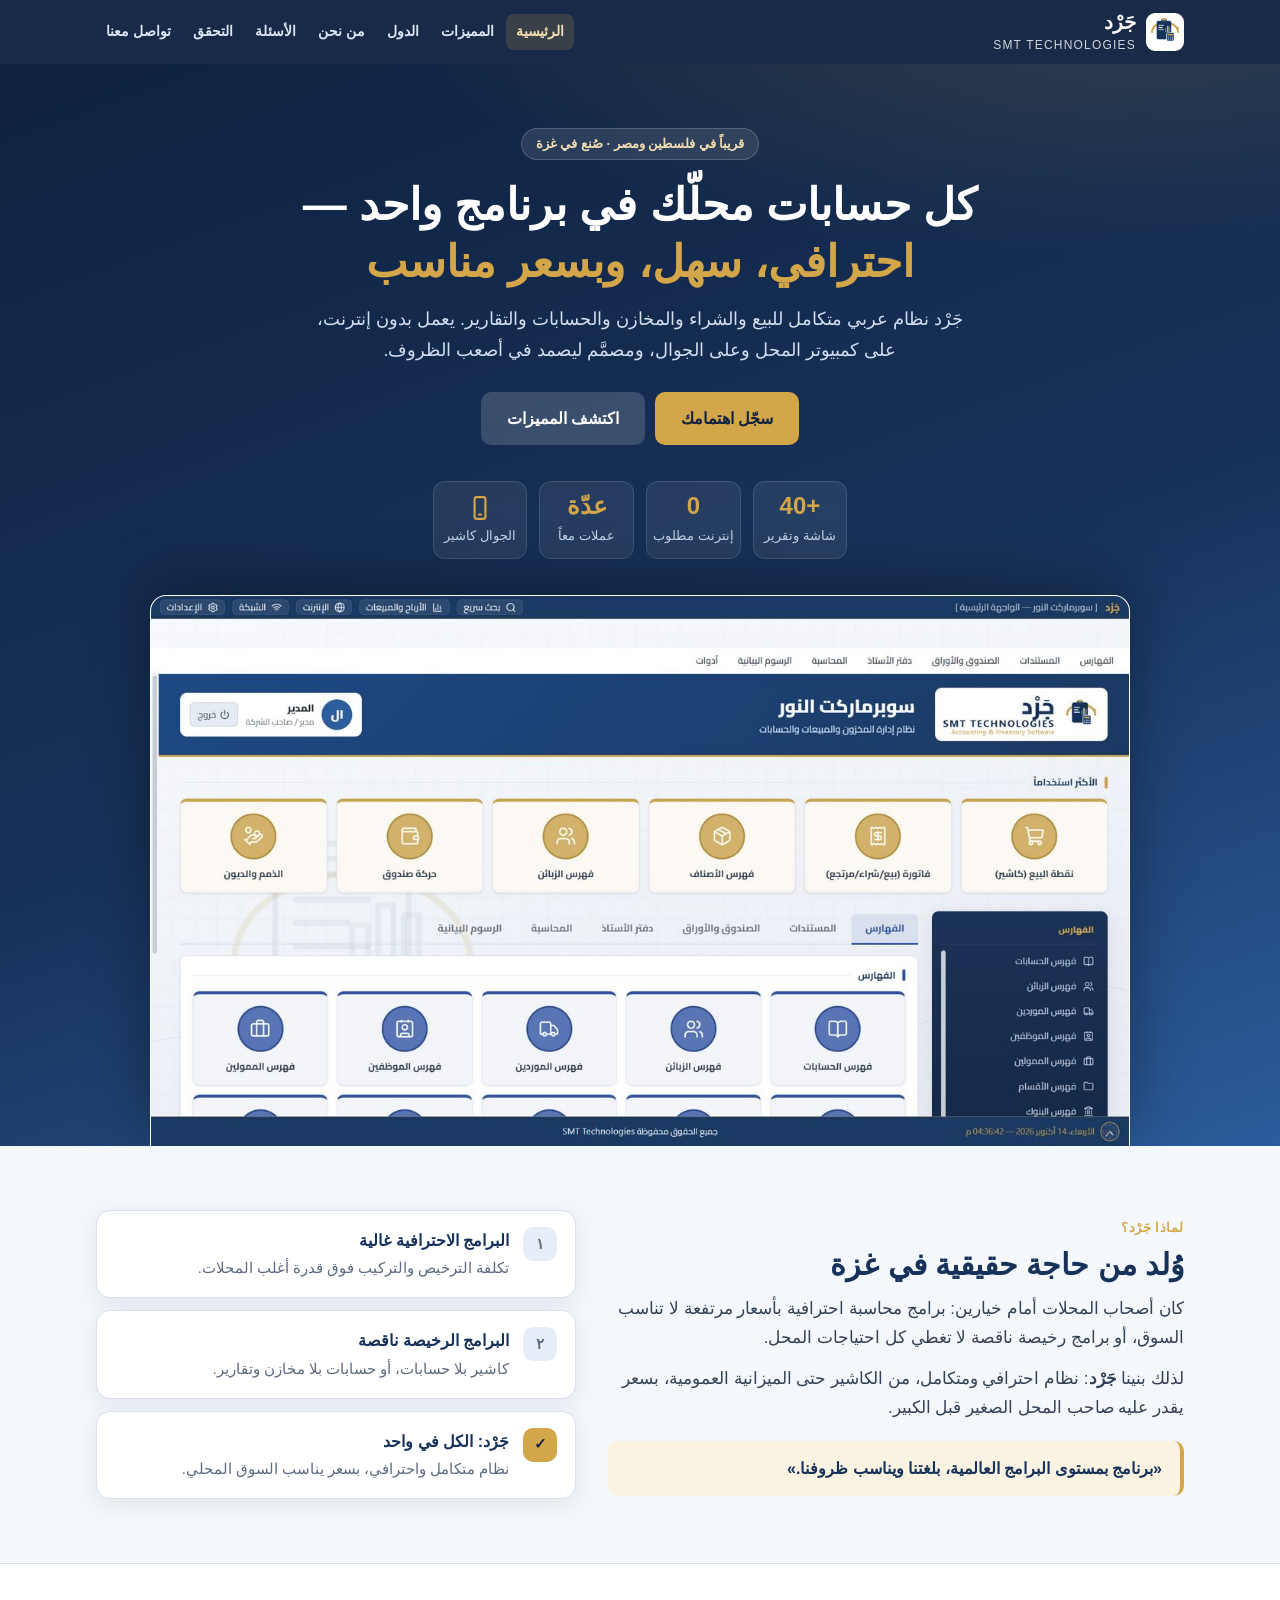
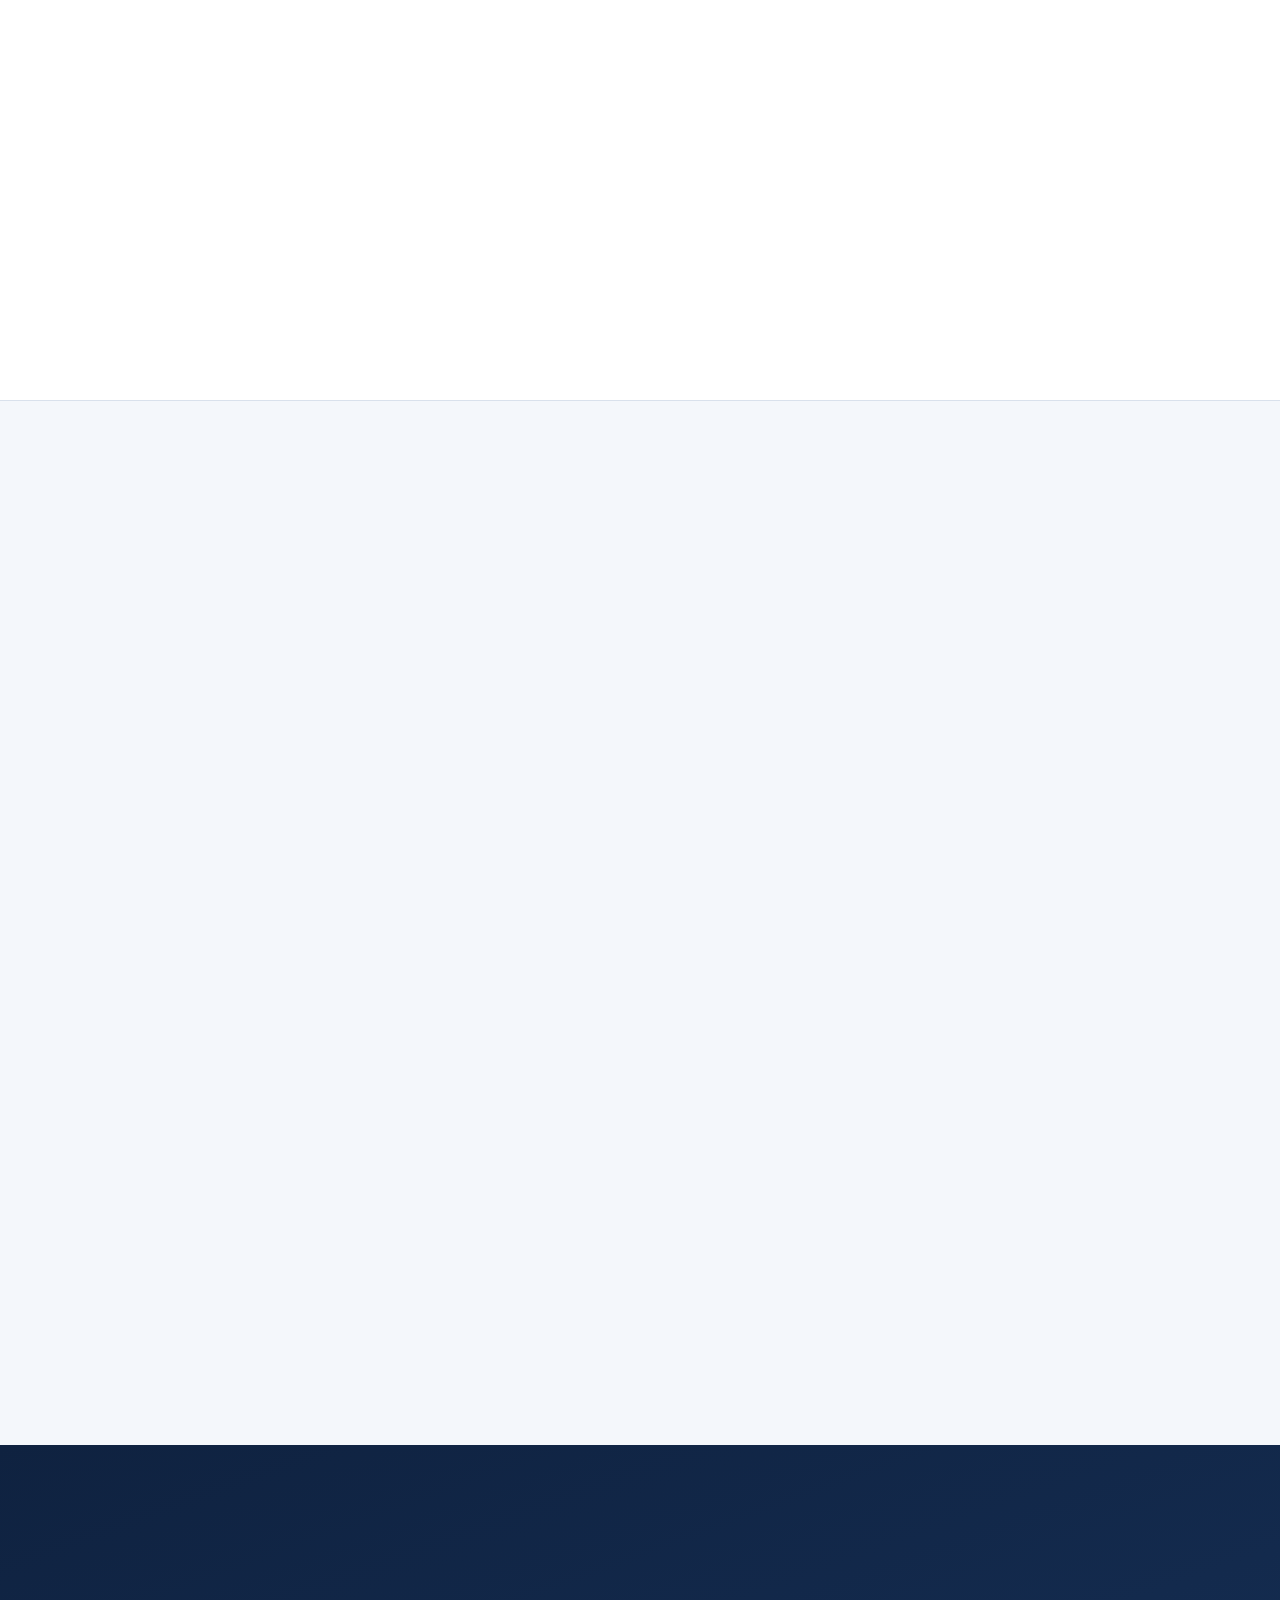
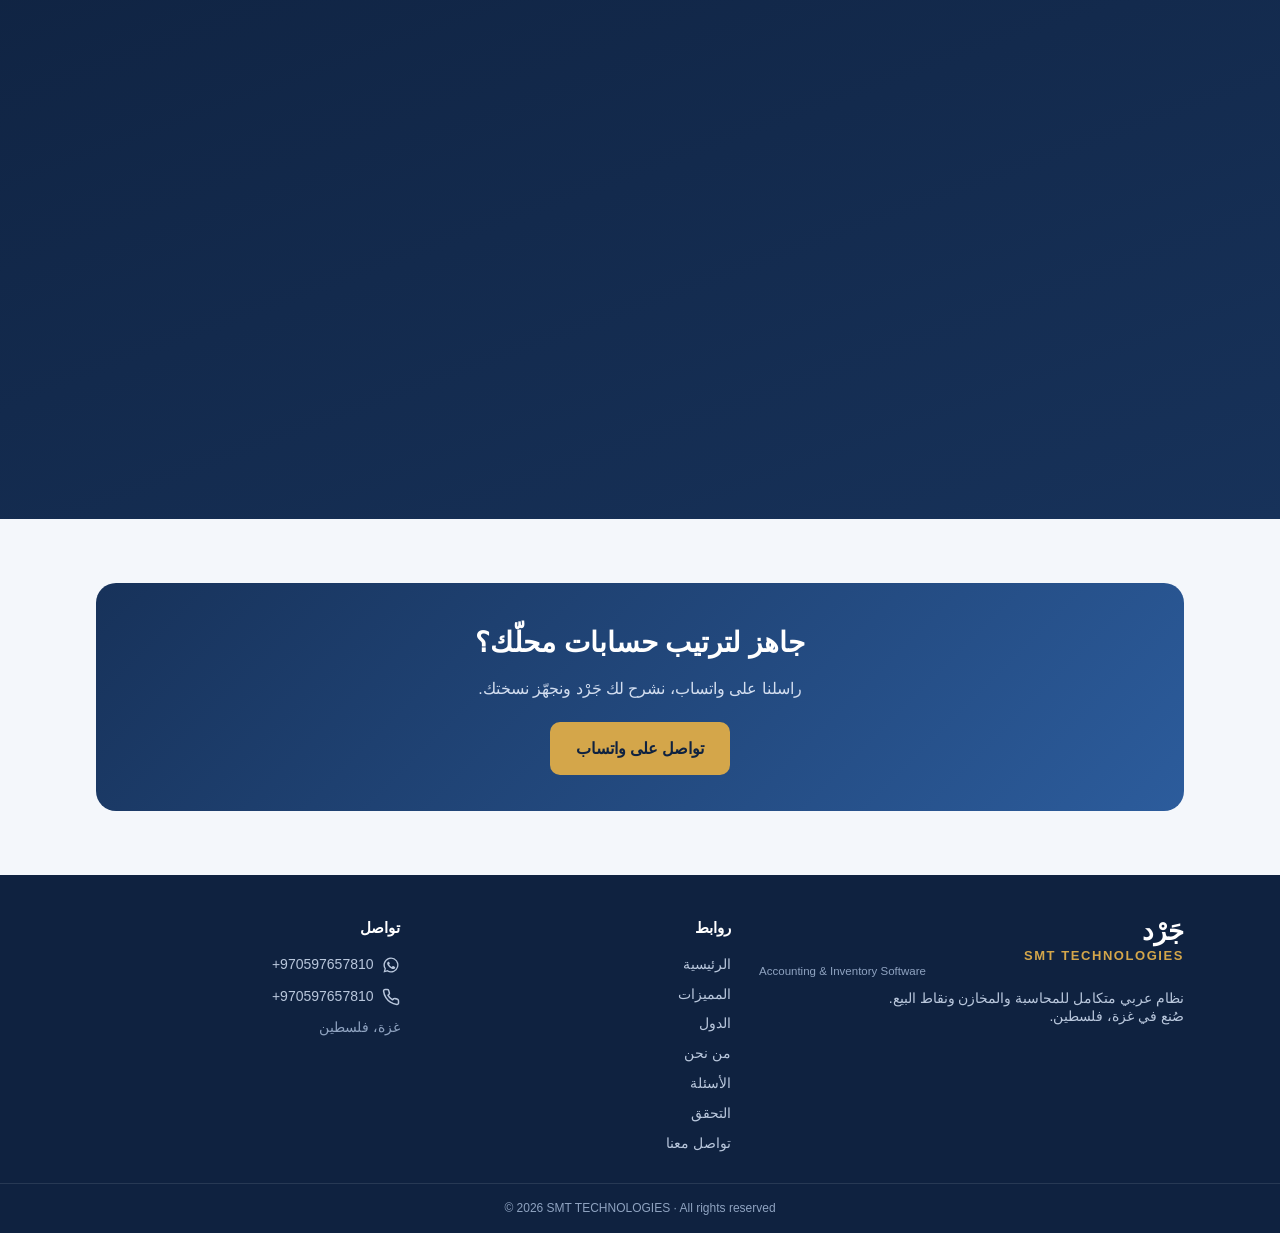
==== commit ce8c3604: "الموقع: صفحات منفصلة، تكبير الصور، قائمة الجوال، وتحسين الشكل" ====
--- a/index.html
+++ b/index.html
@@ -12,16 +12,16 @@
 <link href="https://fonts.googleapis.com/css2?family=Cairo:wght@400;500;600;700;800&display=swap" rel="stylesheet">
 <title>جَرْد — برنامج المحاسبة والمخازن ونقاط البيع | SMT TECHNOLOGIES</title>
 <meta name="description" content="جَرْد: نظام عربي متكامل للمحاسبة والمخازن ونقاط البيع، يعمل بدون إنترنت، باحترافية البرامج الكبيرة وبسعر يناسب المحل. من تطوير SMT TECHNOLOGIES — غزة، فلسطين.">
-<meta property="og:title" content="جَرْد — برنامج المحاسبة والمخازن ونقاط البيع">
-<meta property="og:description" content="نظام عربي متكامل يعمل بدون إنترنت، صُنع في غزة.">
+<meta property="og:title" content="جَرْد — برنامج المحاسبة والمخازن ونقاط البيع | SMT TECHNOLOGIES">
+<meta property="og:description" content="جَرْد: نظام عربي متكامل للمحاسبة والمخازن ونقاط البيع، يعمل بدون إنترنت، باحترافية البرامج الكبيرة وبسعر يناسب المحل. من تطوير SMT TECHNOLOGIES — غزة، فلسطين.">
 <meta property="og:image" content="assets/img/shot-home.jpg">
-<link rel="stylesheet" href="assets/style.css?v=202611101321">
-<link rel="stylesheet" href="assets/home.css?v=202611101321">
+<link rel="stylesheet" href="assets/style.css?v=202611101549">
+<link rel="stylesheet" href="assets/home.css?v=202611101549">
 </head>
 <body data-root="." data-page="home" class="lp">
+<a class="skip" href="#main">تخطَّ إلى المحتوى</a>
 <header id="site-header"></header>
-<main>
-
+<main id="main">
   <!-- البطل -->
   <section class="lp-hero">
     <div class="wrap">
@@ -31,16 +31,16 @@
         <p class="lead">جَرْد نظام عربي متكامل للبيع والشراء والمخازن والحسابات والتقارير. يعمل بدون إنترنت، على كمبيوتر المحل وعلى الجوال، ومصمَّم ليصمد في أصعب الظروف.</p>
         <div class="btn-row">
           <a class="btn btn-gold btn-lg" data-contact href="contact.html">سجّل اهتمامك</a>
-          <a class="btn btn-glass btn-lg" href="#features">اكتشف المميزات</a>
+          <a class="btn btn-glass btn-lg" href="features.html">اكتشف المميزات</a>
         </div>
       </div>
       <div class="hero-stats">
         <div><b>+40</b><span>شاشة وتقرير</span></div>
         <div><b>0</b><span>إنترنت مطلوب</span></div>
         <div><b>عدّة</b><span>عملات معاً</span></div>
-        <div><b>📱</b><span>الجوال كاشير</span></div>
+        <div><b><svg viewBox="0 0 24 24" fill="none" stroke="currentColor" stroke-width="2" stroke-linecap="round" stroke-linejoin="round"><rect x="7" y="2" width="10" height="20" rx="2"/><path d="M11 18h2"/></svg></b><span>الجوال كاشير</span></div>
       </div>
-      <figure class="hero-shot"><img src="assets/img/shot-home.jpg" alt="الشاشة الرئيسية لبرنامج جَرْد" width="1280" height="720"></figure>
+      <figure class="hero-shot"><img data-zoom src="assets/img/shot-home.jpg" data-caption="الشاشة الرئيسية لبرنامج جَرْد" alt="الشاشة الرئيسية لبرنامج جَرْد" width="1280" height="720"></figure>
     </div>
   </section>
 
@@ -62,67 +62,18 @@
     </div>
   </section>
 
-  <!-- المميزات -->
-  <section id="features" class="tint">
+  <!-- اكتشف -->
+  <section id="explore" class="tint">
     <div class="wrap">
-      <div class="center">
-        <span class="eyebrow">ماذا يقدّم جَرْد؟</span>
-        <h2 class="sec-title">كل أقسام المحل… في مكان واحد</h2>
-        <p class="sec-lead">أكثر من 40 شاشة وتقرير مقسّمة بوضوح، تغطي عمل المحل من أول صنف حتى آخر قيد.</p>
+      <div class="center reveal">
+        <span class="eyebrow">اكتشف جَرْد</span>
+        <h2 class="sec-title">كل ما تحتاج تعرفه… بصفحة لكل موضوع</h2>
       </div>
-      <div class="fgrid">
-        <div class="fcard gold">
-          <span class="ico"><svg viewBox="0 0 24 24" fill="none" stroke="currentColor" stroke-width="2" stroke-linecap="round" stroke-linejoin="round"><circle cx="9" cy="20" r="1.5"/><circle cx="18" cy="20" r="1.5"/><path d="M2 3h3l2.7 12.4a2 2 0 0 0 2 1.6h8.6a2 2 0 0 0 2-1.6L22 7H6"/></svg></span>
-          <h3>نقطة البيع (كاشير)</h3>
-          <p>بيع سريع بالباركود، ورديات، تعليق فاتورة، ودفع بأكثر من طريقة.</p>
-          <ul><li>باركود</li><li>ورديات</li><li>طباعة حرارية</li><li>دفع متعدد</li></ul>
-        </div>
-        <div class="fcard">
-          <span class="ico"><svg viewBox="0 0 24 24" fill="none" stroke="currentColor" stroke-width="2" stroke-linecap="round" stroke-linejoin="round"><path d="M14 2H6a2 2 0 0 0-2 2v16a2 2 0 0 0 2 2h12a2 2 0 0 0 2-2V8z"/><path d="M14 2v6h6M8 13h8M8 17h5"/></svg></span>
-          <h3>المستندات</h3>
-          <p>كل أنواع الفواتير والسندات، مع إرسال الفاتورة للزبون على واتساب.</p>
-          <ul><li>فاتورة بيع/شراء/مرتجع</li><li>عرض سعر</li><li>طلبية</li><li>إرسالية</li><li>إيصالات</li></ul>
-        </div>
-        <div class="fcard">
-          <span class="ico"><svg viewBox="0 0 24 24" fill="none" stroke="currentColor" stroke-width="2" stroke-linecap="round" stroke-linejoin="round"><path d="M21 8 12 3 3 8v8l9 5 9-5z"/><path d="m3 8 9 5 9-5M12 13v8"/></svg></span>
-          <h3>المخازن والأصناف</h3>
-          <p>كميات لحظية، أكثر من مخزن، جرد وتقييم وتنبيه النواقص والصلاحية.</p>
-          <ul><li>جرد المخزون</li><li>تقييم</li><li>تاريخ الصلاحية</li><li>السيريال</li><li>تصنيع</li><li>ملصقات باركود</li></ul>
-        </div>
-        <div class="fcard">
-          <span class="ico"><svg viewBox="0 0 24 24" fill="none" stroke="currentColor" stroke-width="2" stroke-linecap="round" stroke-linejoin="round"><rect x="2" y="6" width="20" height="12" rx="2"/><circle cx="12" cy="12" r="2.5"/><path d="M6 12h.01M18 12h.01"/></svg></span>
-          <h3>الصندوق والأوراق</h3>
-          <p>حركة الصناديق والبنوك والشيكات، وذمم الزبائن والموردين أول بأول.</p>
-          <ul><li>حركة صندوق</li><li>الشيكات</li><li>الإشعارات</li><li>الذمم والديون</li></ul>
-        </div>
-        <div class="fcard">
-          <span class="ico"><svg viewBox="0 0 24 24" fill="none" stroke="currentColor" stroke-width="2" stroke-linecap="round" stroke-linejoin="round"><path d="M4 19.5A2.5 2.5 0 0 1 6.5 17H20V2H6.5A2.5 2.5 0 0 0 4 4.5z"/><path d="M4 19.5V22h16v-5"/></svg></span>
-          <h3>دفتر الأستاذ والمحاسبة</h3>
-          <p>محاسبة كاملة بالقيد المزدوج، تُسجَّل تلقائياً من كل فاتورة وسند.</p>
-          <ul><li>قيد يومية</li><li>ميزان المراجعة</li><li>قائمة الدخل</li><li>الميزانية العمومية</li><li>الموازنات</li><li>كشف الضريبة</li></ul>
-        </div>
-        <div class="fcard">
-          <span class="ico"><svg viewBox="0 0 24 24" fill="none" stroke="currentColor" stroke-width="2" stroke-linecap="round" stroke-linejoin="round"><path d="M3 3v18h18"/><path d="m7 15 4-4 3 3 6-7"/></svg></span>
-          <h3>تقارير ورسوم بيانية</h3>
-          <p>الأرباح والمبيعات وأسعار العملات برسوم واضحة، وأرشيف للرسومات.</p>
-          <ul><li>المبيعات والأرباح</li><li>أسعار العملات</li><li>رسم مخصّص</li><li>تنبيهات للمراجعة</li></ul>
-        </div>
-        <div class="fcard">
-          <span class="ico"><svg viewBox="0 0 24 24" fill="none" stroke="currentColor" stroke-width="2" stroke-linecap="round" stroke-linejoin="round"><path d="M16 21v-2a4 4 0 0 0-4-4H6a4 4 0 0 0-4 4v2"/><circle cx="9" cy="7" r="4"/><path d="M22 21v-2a4 4 0 0 0-3-3.9M16 3.1a4 4 0 0 1 0 7.8"/></svg></span>
-          <h3>المستخدمون والصلاحيات</h3>
-          <p>لكل موظف حسابه وصلاحياته، وإخفاء التكلفة والأرباح عن الكاشير.</p>
-          <ul><li>صلاحيات لكل شاشة</li><li>سجل النشاط</li></ul>
-        </div>
-        <div class="fcard">
-          <span class="ico"><svg viewBox="0 0 24 24" fill="none" stroke="currentColor" stroke-width="2" stroke-linecap="round" stroke-linejoin="round"><rect x="7" y="2" width="10" height="20" rx="2"/><path d="M11 18h2"/></svg></span>
-          <h3>كاشير من الجوال</h3>
-          <p>أي جوال على شبكة المحل يصبح نقطة بيع، دون تنزيل تطبيق ودون إنترنت.</p>
-        </div>
-        <div class="fcard">
-          <span class="ico"><svg viewBox="0 0 24 24" fill="none" stroke="currentColor" stroke-width="2" stroke-linecap="round" stroke-linejoin="round"><circle cx="11" cy="11" r="7"/><path d="m21 21-4.3-4.3"/></svg></span>
-          <h3>سهل الاستخدام</h3>
-          <p>واجهة عربية واضحة، بحث سريع عن أي شاشة، شاشة ترحيب للمحل الجديد، ووضع فاتح وداكن.</p>
-        </div>
+      <div class="hl-grid">
+        <a class="hl-card reveal" href="features.html"><span class="ico"><svg viewBox="0 0 24 24" fill="none" stroke="currentColor" stroke-width="2" stroke-linecap="round" stroke-linejoin="round"><rect x="3" y="3" width="7" height="7" rx="1.5"/><rect x="14" y="3" width="7" height="7" rx="1.5"/><rect x="3" y="14" width="7" height="7" rx="1.5"/><rect x="14" y="14" width="7" height="7" rx="1.5"/></svg></span><h3>المميزات</h3><p>الكاشير، المخازن، الديون، المحاسبة الكاملة، والتقارير.</p><span class="go">اعرف أكثر ←</span></a>
+        <a class="hl-card gold reveal" href="features.html#ai"><span class="ico"><svg viewBox="0 0 24 24" fill="none" stroke="currentColor" stroke-width="2" stroke-linecap="round" stroke-linejoin="round"><path d="M12 3l1.9 4.6L18.5 9.5 13.9 11.4 12 16l-1.9-4.6L5.5 9.5l4.6-1.9z"/><path d="M19 15l.8 1.9 1.9.8-1.9.8L19 20.4l-.8-1.9-1.9-.8 1.9-.8z"/></svg></span><h3>جَرْد AI</h3><p>اسأل برنامجك بالعربي، وصوّر فاتورة المورد، وإنذار السيولة.</p><span class="go">اعرف أكثر ←</span></a>
+        <a class="hl-card reveal" href="countries.html"><span class="ico"><svg viewBox="0 0 24 24" fill="none" stroke="currentColor" stroke-width="2" stroke-linecap="round" stroke-linejoin="round"><circle cx="12" cy="12" r="9"/><path d="M3 12h18M12 3a14 14 0 0 1 0 18M12 3a14 14 0 0 0 0 18"/></svg></span><h3>الدول</h3><p>قريباً في فلسطين ومصر، ومتطلبات كل دولة عربية.</p><span class="go">اعرف أكثر ←</span></a>
+        <a class="hl-card reveal" href="about.html"><span class="ico"><svg viewBox="0 0 24 24" fill="none" stroke="currentColor" stroke-width="2" stroke-linecap="round" stroke-linejoin="round"><circle cx="12" cy="8" r="4"/><path d="M4 21a8 8 0 0 1 16 0"/></svg></span><h3>من نحن</h3><p>قصة جَرْد ومؤسسه، ولماذا صُنع في غزة.</p><span class="go">اعرف أكثر ←</span></a>
       </div>
     </div>
   </section>
@@ -130,16 +81,16 @@
   <!-- صور حقيقية -->
   <section id="screens">
     <div class="wrap">
-      <div class="center">
+      <div class="center reveal">
         <span class="eyebrow">من داخل البرنامج</span>
         <h2 class="sec-title">شاشات حقيقية، لا تصاميم وهمية</h2>
         <p class="sec-lead">هكذا يظهر جَرْد على كمبيوتر المحل.</p>
       </div>
       <div class="shots">
-        <figure class="shot"><img src="assets/img/shot-pos.jpg" alt="شاشة نقطة البيع" loading="lazy" width="1280" height="720"><figcaption>نقطة البيع<small>بيع بالباركود أو بالضغط على الصنف، والإجمالي واضح.</small></figcaption></figure>
-        <figure class="shot"><img src="assets/img/shot-invoice.jpg" alt="شاشة الفاتورة" loading="lazy" width="1280" height="720"><figcaption>الفاتورة<small>بيع وشراء ومرتجع، عملات وسعر صرف، وطباعة A4 أو حرارية.</small></figcaption></figure>
-        <figure class="shot"><img src="assets/img/shot-items.jpg" alt="شاشة فهرس الأصناف" loading="lazy" width="1280" height="720"><figcaption>فهرس الأصناف<small>كل صنف بسعره وكميته ووحداته وباركوده.</small></figcaption></figure>
-        <figure class="shot"><img src="assets/img/shot-debtors.jpg" alt="شاشة الذمم والديون" loading="lazy" width="1280" height="720"><figcaption>الذمم والديون<small>من له ومن عليه، بلمحة واحدة.</small></figcaption></figure>
+        <figure class="shot reveal"><span class="zoom-hint">اضغط للتكبير</span><img data-zoom src="assets/img/shot-pos.jpg" alt="شاشة نقطة البيع" loading="lazy" width="1280" height="720"><figcaption>نقطة البيع<small>بيع بالباركود أو بالضغط على الصنف، والإجمالي واضح.</small></figcaption></figure>
+        <figure class="shot reveal"><span class="zoom-hint">اضغط للتكبير</span><img data-zoom src="assets/img/shot-invoice.jpg" alt="شاشة الفاتورة" loading="lazy" width="1280" height="720"><figcaption>الفاتورة<small>بيع وشراء ومرتجع، عملات وسعر صرف، وطباعة A4 أو حرارية.</small></figcaption></figure>
+        <figure class="shot reveal"><span class="zoom-hint">اضغط للتكبير</span><img data-zoom src="assets/img/shot-items.jpg" alt="شاشة فهرس الأصناف" loading="lazy" width="1280" height="720"><figcaption>فهرس الأصناف<small>كل صنف بسعره وكميته ووحداته وباركوده.</small></figcaption></figure>
+        <figure class="shot reveal"><span class="zoom-hint">اضغط للتكبير</span><img data-zoom src="assets/img/shot-debtors.jpg" alt="شاشة الذمم والديون" loading="lazy" width="1280" height="720"><figcaption>الذمم والديون<small>من له ومن عليه، بلمحة واحدة.</small></figcaption></figure>
       </div>
     </div>
   </section>
@@ -147,114 +98,18 @@
   <!-- أصعب الظروف -->
   <section id="tough" class="dark-band">
     <div class="wrap">
-      <div class="center">
+      <div class="center reveal">
         <span class="eyebrow">مصمَّم لأصعب الظروف</span>
         <h2 class="sec-title">حين ينقطع الإنترنت والكهرباء… يكمل جَرْد العمل</h2>
         <p class="sec-lead">صُنع في غزة، فصُمّم ليعمل في ظروفها: بلا إنترنت، مع الانقطاعات، وعلى أجهزة متواضعة.</p>
       </div>
       <div class="fgrid">
-        <div class="fcard"><span class="ico"><svg viewBox="0 0 24 24" fill="none" stroke="currentColor" stroke-width="2" stroke-linecap="round" stroke-linejoin="round"><path d="m2 2 20 20M8.5 16.5a5 5 0 0 1 7 0M5 12.9a10 10 0 0 1 5.2-2.8M19 12.9a10 10 0 0 0-2.3-1.7M2 8.8a15 15 0 0 1 4.2-2.6M22 8.8A15 15 0 0 0 10.7 5M12 20h.01"/></svg></span><h3>بدون إنترنت أبداً</h3><p>كل شيء يعمل على جهازك، والإنترنت فقط للتحقق من الترخيص عند توفره.</p></div>
-        <div class="fcard"><span class="ico"><svg viewBox="0 0 24 24" fill="none" stroke="currentColor" stroke-width="2" stroke-linecap="round" stroke-linejoin="round"><rect x="2" y="2" width="20" height="8" rx="2"/><rect x="2" y="14" width="20" height="8" rx="2"/><path d="M6 6h.01M6 18h.01"/></svg></span><h3>شبكة المحل الداخلية</h3><p>عدة أجهزة كمبيوتر وجوالات تعمل معاً على راوتر المحل، دون إنترنت.</p></div>
-        <div class="fcard"><span class="ico"><svg viewBox="0 0 24 24" fill="none" stroke="currentColor" stroke-width="2" stroke-linecap="round" stroke-linejoin="round"><path d="M12 2v20M17 5H9.5a3.5 3.5 0 0 0 0 7h5a3.5 3.5 0 0 1 0 7H6"/></svg></span><h3>أكثر من عملة</h3><p>شيكل ودولار ودينار في الفاتورة نفسها، مع أسعار الصرف ورسم بياني لتغيّرها.</p></div>
-        <div class="fcard"><span class="ico"><svg viewBox="0 0 24 24" fill="none" stroke="currentColor" stroke-width="2" stroke-linecap="round" stroke-linejoin="round"><path d="M12 3a9 9 0 1 0 9 9"/><path d="M21 3v6h-6"/></svg></span><h3>نسخ احتياطي تلقائي</h3><p>نسخة يومية تلقائية، على قرص آخر أو فلاشة أو مجلد سحابي.</p></div>
-        <div class="fcard"><span class="ico"><svg viewBox="0 0 24 24" fill="none" stroke="currentColor" stroke-width="2" stroke-linecap="round" stroke-linejoin="round"><path d="M12 2 4 5v6c0 5 3.4 9.3 8 11 4.6-1.7 8-6 8-11V5z"/><path d="m9 12 2 2 4-4"/></svg></span><h3>حماية من التلاعب</h3><p>أي تعديل على البيانات من خارج البرنامج يُكشف، وكل حركة تُسجَّل في سجل النشاط.</p></div>
-        <div class="fcard"><span class="ico"><svg viewBox="0 0 24 24" fill="none" stroke="currentColor" stroke-width="2" stroke-linecap="round" stroke-linejoin="round"><path d="M3 12a9 9 0 1 0 9-9 9.7 9.7 0 0 0-6.7 2.7L3 8"/><path d="M3 3v5h5"/></svg></span><h3>استعادة بعد الأعطال</h3><p>إذا انقطعت الكهرباء فجأة، يفحص البرنامج بياناته ويساعدك على استعادتها.</p></div>
-      </div>
-    </div>
-  </section>
-
-  <!-- الدول -->
-  <section id="countries">
-    <div class="wrap">
-      <div class="center">
-        <span class="eyebrow">جاهز لبلدك</span>
-        <h2 class="sec-title">لكل دولة متطلباتها… وجَرْد يعرفها</h2>
-        <p class="sec-lead">تختار دولتك، فيتكيّف البرنامج: العملة، الضريبة واسمها ونسبتها، حقول الفاتورة الإلزامية، ولغة الطباعة.</p>
-      </div>
-      <div class="legend"><span><span class="tag first">قريباً</span> الإطلاق الأول</span><span><span class="tag soon">لاحقاً</span> في المراحل القادمة</span></div>
-      <div class="cgrid">
-        <div class="ccard main"><header><h3>فلسطين</h3><span class="tag first">قريباً</span></header><ul><li>شيكل ودولار ودينار معاً</li><li>ضريبة القيمة المضافة وحقول الفاتورة الرسمية</li><li>يعمل بالكامل بدون إنترنت</li></ul></div>
-        <div class="ccard main"><header><h3>مصر</h3><span class="tag first">قريباً</span></header><ul><li>ضريبة القيمة المضافة 14% والجنيه المصري</li><li>الإيصال الإلكتروني والفاتورة الإلكترونية (منظومة مصلحة الضرائب)</li><li>الرقم الضريبي وأكواد الأصناف</li></ul></div>
-        <div class="ccard"><header><h3>السعودية</h3><span class="tag soon">لاحقاً</span></header><ul><li>ضريبة القيمة المضافة 15%</li><li>فاتورة ضريبية ومبسّطة مع رمز QR</li><li>طباعة عربي وإنجليزي</li><li>التاريخ الهجري</li></ul></div>
-        <div class="ccard"><header><h3>الإمارات</h3><span class="tag soon">لاحقاً</span></header><ul><li>ضريبة القيمة المضافة 5%</li><li>الرقم الضريبي (TRN) على الفاتورة</li><li>طباعة عربي وإنجليزي</li></ul></div>
-        <div class="ccard"><header><h3>الأردن</h3><span class="tag soon">لاحقاً</span></header><ul><li>ضريبة المبيعات العامة</li><li>الدينار الأردني</li><li>حقول الفاتورة الإلزامية</li></ul></div>
-        <div class="ccard"><header><h3>المغرب</h3><span class="tag soon">لاحقاً</span></header><ul><li>الضريبة على القيمة المضافة</li><li>الدرهم المغربي</li><li>طباعة عربي وفرنسي</li></ul></div>
-      </div>
-      <p class="more-countries">وكمان: <b>الكويت، قطر، البحرين، عُمان، لبنان، سوريا، العراق، السودان، الجزائر، تونس، ليبيا، موريتانيا، اليمن، وتركيا</b>.</p>
-      <p class="fine">في الدول التي لا تطبّق ضريبة القيمة المضافة (مثل الكويت وقطر) تختفي الضريبة تلقائياً.</p>
-    </div>
-  </section>
-
-  <!-- اللغات والتخزين -->
-  <section id="langs" class="tint">
-    <div class="wrap split">
-      <div class="card list-card">
-        <h3>بأكثر من لغة</h3>
-        <ul class="rows">
-          <li><span>العربية</span><span class="tag ok">جاهزة</span></li>
-          <li><span>English</span><span class="tag soon">لاحقاً</span></li>
-          <li><span>Français</span><span class="tag soon">لاحقاً</span></li>
-          <li><span>Türkçe</span><span class="tag soon">لاحقاً</span></li>
-          <li><span>Español</span><span class="tag soon">لاحقاً</span></li>
-        </ul>
-      </div>
-      <div class="card list-card">
-        <h3>بياناتك حيث تريد</h3>
-        <ul class="rows">
-          <li><span>على جهازك<small>بياناتك عندك، دون اشتراك سحابي.</small></span><span class="tag ok">جاهز</span></li>
-          <li><span>نسخ على فلاشة أو قرص آخر<small>نسخة يومية تلقائية.</small></span><span class="tag ok">جاهز</span></li>
-          <li><span>نسخ لمجلد سحابي<small>Google Drive أو OneDrive على جهازك.</small></span><span class="tag ok">جاهز</span></li>
-          <li><span>نسخة سحابية تلقائية مشفّرة<small>تُرفع وحدها عند عودة الإنترنت، وتسترجعها على أي جهاز جديد.</small></span><span class="tag first">قريباً</span></li>
-          <li><span>مراقبة المحل من الجوال<small>المبيعات والصندوق والنواقص من البيت.</small></span><span class="tag soon">لاحقاً</span></li>
-        </ul>
-      </div>
-    </div>
-  </section>
-
-  <!-- QR لكل عميل -->
-  <section id="original">
-    <div class="wrap">
-      <div class="center">
-        <span class="eyebrow">نسخة أصلية موثّقة</span>
-        <h2 class="sec-title">لكل عميل رمز QR خاص فيه</h2>
-        <p class="sec-lead">كل نسخة من جَرْد تصدر باسم صاحبها وموقّعة رقمياً، ويمكن لأي شخص التأكد من أصالتها في ثوانٍ.</p>
-      </div>
-      <div class="qr-flow">
-        <div class="fcard"><h3>ترخيص باسم المحل</h3><p>نصدر للمحل ترخيصاً باسمه، مربوطاً بجهازه، وموقّعاً رقمياً من SMT TECHNOLOGIES.</p></div>
-        <div class="fcard"><h3>رمز QR داخل البرنامج</h3><p>يعرض البرنامج رمزاً خاصاً بالمحل، يُولَّد تلقائياً من الترخيص.</p></div>
-        <div class="fcard"><h3>امسح وتأكد</h3><p>بكاميرا الجوال تُفتح صفحة على موقعنا: اسم المحل، ونوع النسخة، وتاريخ صلاحيتها.</p></div>
-      </div>
-    </div>
-  </section>
-
-  <!-- المؤسس -->
-  <section id="founder" class="tint">
-    <div class="wrap founder">
-      <div class="founder-photo"><img src="assets/img/suliman-portrait.jpg" alt="سليمان أبو حسنين" loading="lazy" width="720" height="720"></div>
-      <div>
-        <span class="eyebrow">من وراء جَرْد؟</span>
-        <h3>سليمان أبو حسنين</h3>
-        <div class="role">مطوّر برمجيات · مؤسس SMT TECHNOLOGIES</div>
-        <p>من غزة، فلسطين. بنيت جَرْد لحل مشكلة رأيتها بعيني: محلات تحتاج برنامج محاسبة محترفاً، والخيارات المتاحة إما غالية أو ناقصة.</p>
-        <p>هدفي أن يمتلك كل صاحب محل عربي نظاماً بمستوى الشركات الكبيرة، بلغته ويناسب ظروفه، بسعر مناسب ودعم مباشر.</p>
-        <div class="btn-row"><a class="btn btn-primary" data-contact href="contact.html">تواصل معي</a><a class="btn btn-ghost" href="founder/">البطاقة الشخصية</a></div>
-      </div>
-    </div>
-  </section>
-
-  <!-- الأسئلة -->
-  <section id="faq">
-    <div class="wrap">
-      <div class="center"><span class="eyebrow">أسئلة شائعة</span><h2 class="sec-title">أسئلة تهمّك</h2></div>
-      <div class="faq-list">
-        <details open><summary>كيف يكون الاشتراك؟ وماذا يشمل؟</summary><p>اشتراك <b>سنوي واحد</b> يفتح كل أقسام البرنامج، بدون باقات مقسّمة وبدون رسوم مخفية. يشمل:</p><ul><li>كل الشاشات والتقارير (البيع، المخازن، المحاسبة، الرسوم البيانية…)</li><li>كل التحديثات والتحسينات طوال مدة الاشتراك</li><li>الدعم الفني المباشر على واتساب</li><li>المساعدة في التركيب والتشغيل لأول مرة</li></ul><p>السعر يتحدد حسب <b>عدد الأجهزة</b> في محلّك. <a data-contact href="contact.html">راسلنا</a> لنعطيك السعر المناسب.</p></details>
-        <details open><summary>لماذا سعر جَرْد أقل من البرامج الأخرى؟</summary><p>البرامج السحابية المعروفة في المنطقة تكلّف عادةً بين <b>20 و60 دولاراً شهرياً</b>، وكثير منها يحسب نقطة البيع والمستخدم الإضافي والفرع برسوم منفصلة، ويتوقف عن العمل إذا انقطع الإنترنت.</p><p>جَرْد يعمل على جهازك مباشرة، فلا نتحمّل تكاليف خوادم ننقلها إليك، ولهذا نقدّم نظاماً متكاملاً بسعر سنوي أقل بكثير، دون أن ننقص من الميزات.</p></details>
-        <details open><summary>هل يحتاج البرنامج إلى إنترنت؟</summary><p>لا. جَرْد يعمل بالكامل دون إنترنت: البيع، والطباعة، والتقارير، وربط أجهزة المحل ببعضها. الإنترنت اختياري فقط للتحقق من الترخيص عند توفره.</p></details>
-        <details open><summary>هل يمكن تشغيله على أكثر من جهاز؟</summary><p>نعم. جهاز رئيسي، ومعه أجهزة كمبيوتر وجوالات إضافية تعمل كنقاط بيع على شبكة المحل نفسها (الراوتر)، وكلها ترى نفس البيانات لحظياً. عدد الأجهزة يحدده الترخيص.</p></details>
-        <details open><summary>هل بياناتي آمنة؟</summary><p>بياناتك محفوظة على جهازك أنت، لا على خوادم أحد. لكل موظف كلمة سر وصلاحيات محددة، وكل عملية تُسجَّل في سجل النشاط، وأي تعديل على البيانات من خارج البرنامج يُكشف فوراً.</p></details>
-        <details open><summary>ماذا يحدث لبياناتي إذا تعطّل الجهاز؟</summary><p>يأخذ البرنامج نسخة احتياطية تلقائية كل يوم، ويمكنك حفظها على فلاشة أو قرص آخر أو مجلد Google Drive / OneDrive، ثم استعادتها على أي جهاز جديد خلال دقائق.</p></details>
-        <details open><summary>هل يناسب كل أنواع المحلات؟</summary><p>نعم، أي نشاط فيه بيع وشراء ومخزون: سوبرماركت، ملابس وأحذية، أدوات منزلية وكهربائية، قطع غيار، صيدليات، مكتبات، جملة وتوزيع، ومشاغل تصنيع بسيطة.</p></details>
-        <details open><summary>كيف أتأكد أن نسختي أصلية؟</summary><p>كل نسخة تصدر باسم المحل وموقّعة رقمياً. افتح «الترخيص والتحقق» في البرنامج وامسح رمز QR بكاميرا الجوال، فتظهر لك صفحة على موقعنا باسم محلّك وحالة الترخيص.</p></details>
+        <div class="fcard reveal"><span class="ico"><svg viewBox="0 0 24 24" fill="none" stroke="currentColor" stroke-width="2" stroke-linecap="round" stroke-linejoin="round"><path d="m2 2 20 20M8.5 16.5a5 5 0 0 1 7 0M5 12.9a10 10 0 0 1 5.2-2.8M19 12.9a10 10 0 0 0-2.3-1.7M2 8.8a15 15 0 0 1 4.2-2.6M22 8.8A15 15 0 0 0 10.7 5M12 20h.01"/></svg></span><h3>بدون إنترنت أبداً</h3><p>كل شيء يعمل على جهازك، والإنترنت فقط للتحقق من الترخيص عند توفره.</p></div>
+        <div class="fcard reveal"><span class="ico"><svg viewBox="0 0 24 24" fill="none" stroke="currentColor" stroke-width="2" stroke-linecap="round" stroke-linejoin="round"><rect x="2" y="2" width="20" height="8" rx="2"/><rect x="2" y="14" width="20" height="8" rx="2"/><path d="M6 6h.01M6 18h.01"/></svg></span><h3>شبكة المحل الداخلية</h3><p>عدة أجهزة كمبيوتر وجوالات تعمل معاً على راوتر المحل، دون إنترنت.</p></div>
+        <div class="fcard reveal"><span class="ico"><svg viewBox="0 0 24 24" fill="none" stroke="currentColor" stroke-width="2" stroke-linecap="round" stroke-linejoin="round"><path d="M12 2v20M17 5H9.5a3.5 3.5 0 0 0 0 7h5a3.5 3.5 0 0 1 0 7H6"/></svg></span><h3>أكثر من عملة</h3><p>شيكل ودولار ودينار في الفاتورة نفسها، مع أسعار الصرف ورسم بياني لتغيّرها.</p></div>
+        <div class="fcard reveal"><span class="ico"><svg viewBox="0 0 24 24" fill="none" stroke="currentColor" stroke-width="2" stroke-linecap="round" stroke-linejoin="round"><path d="M12 3a9 9 0 1 0 9 9"/><path d="M21 3v6h-6"/></svg></span><h3>نسخ احتياطي تلقائي</h3><p>نسخة يومية تلقائية، على قرص آخر أو فلاشة أو مجلد سحابي.</p></div>
+        <div class="fcard reveal"><span class="ico"><svg viewBox="0 0 24 24" fill="none" stroke="currentColor" stroke-width="2" stroke-linecap="round" stroke-linejoin="round"><path d="M12 2 4 5v6c0 5 3.4 9.3 8 11 4.6-1.7 8-6 8-11V5z"/><path d="m9 12 2 2 4-4"/></svg></span><h3>حماية من التلاعب</h3><p>أي تعديل على البيانات من خارج البرنامج يُكشف، وكل حركة تُسجَّل في سجل النشاط.</p></div>
+        <div class="fcard reveal"><span class="ico"><svg viewBox="0 0 24 24" fill="none" stroke="currentColor" stroke-width="2" stroke-linecap="round" stroke-linejoin="round"><path d="M3 12a9 9 0 1 0 9-9 9.7 9.7 0 0 0-6.7 2.7L3 8"/><path d="M3 3v5h5"/></svg></span><h3>استعادة بعد الأعطال</h3><p>إذا انقطعت الكهرباء فجأة، يفحص البرنامج بياناته ويساعدك على استعادتها.</p></div>
       </div>
     </div>
   </section>
@@ -268,10 +123,10 @@
       </div>
     </div>
   </section>
-
 </main>
 <footer id="site-footer"></footer>
-<script src="config.js?v=202611101321"></script>
-<script src="assets/site.js?v=202611101321"></script>
+<script src="config.js?v=202611101549"></script>
+<script src="assets/site.js?v=202611101549"></script>
+<script src="assets/ui.js?v=202611101549"></script>
 </body>
 </html>
--- a/assets/style.css
+++ b/assets/style.css
@@ -465,3 +465,177 @@
   border-radius: 9px;
   background: #fff;
 }
+
+/* ===== v3: ترويسة ثابتة + قائمة الجوال + تذييل بأعمدة ===== */
+.site-header {
+  position: sticky;
+  top: 0;
+  z-index: 50;
+  background: rgba(15, 34, 64, 0.96);
+  -webkit-backdrop-filter: saturate(140%) blur(10px);
+  backdrop-filter: saturate(140%) blur(10px);
+  transition: box-shadow 0.2s ease;
+}
+.site-header.scrolled {
+  box-shadow: 0 6px 24px rgba(0, 0, 0, 0.25);
+}
+.site-header .wrap {
+  flex-wrap: nowrap;
+  max-width: 1120px;
+}
+.site-nav {
+  gap: 2px;
+}
+.site-nav a {
+  transition: background 0.15s ease, color 0.15s ease;
+}
+.site-nav a.active {
+  background: rgba(212, 166, 74, 0.18);
+  color: #f3dfb2;
+}
+.nav-toggle {
+  display: none;
+  width: 44px;
+  height: 44px;
+  border: 0;
+  border-radius: 10px;
+  background: rgba(255, 255, 255, 0.1);
+  cursor: pointer;
+  padding: 11px;
+  flex-direction: column;
+  justify-content: space-between;
+}
+.nav-toggle span {
+  display: block;
+  height: 2.5px;
+  border-radius: 2px;
+  background: #fff;
+  transition: transform 0.2s ease, opacity 0.2s ease;
+}
+.site-header.nav-open .nav-toggle span:nth-child(1) {
+  transform: translateY(8.2px) rotate(45deg);
+}
+.site-header.nav-open .nav-toggle span:nth-child(2) {
+  opacity: 0;
+}
+.site-header.nav-open .nav-toggle span:nth-child(3) {
+  transform: translateY(-8.2px) rotate(-45deg);
+}
+@media (max-width: 860px) {
+  .site-header .wrap {
+    flex-wrap: wrap;
+    padding-top: 8px;
+    padding-bottom: 8px;
+  }
+  .nav-toggle {
+    display: flex;
+  }
+  .site-nav {
+    display: none !important;
+    width: 100%;
+    flex-direction: column;
+    gap: 4px;
+    padding: 8px 0 6px;
+  }
+  .site-header.nav-open .site-nav {
+    display: flex !important;
+  }
+  .site-nav a {
+    font-size: 16px;
+    padding: 12px 14px;
+  }
+}
+
+.site-footer {
+  margin-top: 0;
+  background: #0f2240;
+  color: #b9c7dc;
+  border-top: 0;
+  font-size: 14px;
+}
+.site-footer .foot-grid {
+  display: grid;
+  grid-template-columns: 1.4fr 1fr 1fr;
+  gap: 28px;
+  padding-top: 40px;
+  padding-bottom: 28px;
+  max-width: 1120px;
+  align-items: start;
+}
+.site-footer .foot-brand b {
+  color: #fff;
+  font-size: 26px;
+}
+.site-footer .foot-brand span {
+  color: #d4a64a;
+}
+.site-footer .foot-brand small {
+  color: #8fa3c0;
+}
+.site-footer .foot-brand p {
+  margin: 12px 0 0;
+  color: #b9c7dc;
+  max-width: 320px;
+}
+.foot-col h4 {
+  margin: 0 0 12px;
+  color: #fff;
+  font-size: 15px;
+}
+.foot-col nav {
+  display: grid;
+  gap: 6px;
+}
+.site-footer .foot-col nav a {
+  color: #b9c7dc;
+  margin: 0;
+}
+.site-footer a:hover {
+  color: #fff;
+}
+.foot-link {
+  display: flex;
+  align-items: center;
+  gap: 8px;
+  color: #b9c7dc;
+  text-decoration: none;
+  margin-bottom: 8px;
+  justify-content: flex-start;
+}
+.foot-link svg {
+  width: 18px;
+  height: 18px;
+  flex: none;
+}
+.foot-place {
+  color: #8fa3c0;
+}
+.site-footer .copy {
+  border-top: 1px solid rgba(255, 255, 255, 0.1);
+  color: #8fa3c0;
+  padding: 14px 16px;
+}
+@media (max-width: 760px) {
+  .site-footer .foot-grid {
+    grid-template-columns: 1fr;
+    gap: 22px;
+  }
+}
+:focus-visible {
+  outline: 3px solid #d4a64a;
+  outline-offset: 2px;
+}
+.skip {
+  position: absolute;
+  top: -100px;
+  inset-inline-start: 12px;
+  z-index: 200;
+  background: #d4a64a;
+  color: #0f2240;
+  font-weight: 800;
+  padding: 8px 14px;
+  border-radius: 8px;
+}
+.skip:focus {
+  top: 10px;
+}
--- a/assets/home.css
+++ b/assets/home.css
@@ -675,3 +675,388 @@
     justify-content: flex-start;
   }
 }
+
+/* ===== v3: صفحات داخلية، تكبير الصور، حركات ===== */
+.page-hero {
+  background: radial-gradient(900px 380px at 85% -20%, rgba(212, 166, 74, 0.16), transparent 60%),
+    linear-gradient(160deg, var(--navy-deep) 0%, var(--brand) 70%, var(--brand-2) 130%);
+  color: #fff;
+  padding: 56px 0 60px !important;
+  text-align: center;
+}
+.page-hero .crumbs {
+  font-size: 13px;
+  color: #b9c7dc;
+  margin-bottom: 10px;
+}
+.page-hero .crumbs a {
+  color: #f3dfb2;
+  text-decoration: none;
+}
+.page-hero h1 {
+  margin: 0 0 10px;
+  font-size: 40px;
+  line-height: 1.3;
+}
+.page-hero p {
+  margin: 0 auto;
+  max-width: 680px;
+  color: #d3def0;
+  font-size: 17px;
+}
+.page-hero .pill {
+  display: inline-block;
+  margin-bottom: 14px;
+  background: rgba(255, 255, 255, 0.1);
+  border: 1px solid rgba(255, 255, 255, 0.18);
+  padding: 4px 14px;
+  border-radius: 99px;
+  font-size: 13px;
+  font-weight: 700;
+  color: #f3dfb2;
+}
+
+/* بطاقات الانتقال للصفحات */
+.hl-grid {
+  display: grid;
+  grid-template-columns: repeat(4, 1fr);
+  gap: 16px;
+}
+.hl-card {
+  display: flex;
+  flex-direction: column;
+  gap: 8px;
+  background: #fff;
+  border: 1px solid var(--line);
+  border-radius: 18px;
+  padding: 22px;
+  text-decoration: none;
+  color: inherit;
+  box-shadow: var(--shadow);
+  transition: transform 0.2s ease, box-shadow 0.2s ease, border-color 0.2s ease;
+}
+.hl-card:hover {
+  transform: translateY(-4px);
+  box-shadow: 0 14px 36px rgba(23, 50, 90, 0.14);
+  border-color: var(--gold);
+}
+.hl-card h3 {
+  margin: 6px 0 0;
+  color: var(--brand);
+  font-size: 18px;
+}
+.hl-card p {
+  margin: 0;
+  color: var(--muted);
+  font-size: 14.5px;
+  flex: 1;
+}
+.hl-card .go {
+  font-weight: 800;
+  color: var(--brand-2);
+  font-size: 14px;
+}
+.hl-card .ico {
+  width: 46px;
+  height: 46px;
+  border-radius: 12px;
+  background: var(--brand-soft);
+  color: var(--brand);
+  display: grid;
+  place-items: center;
+}
+.hl-card .ico svg {
+  width: 24px;
+  height: 24px;
+}
+.hl-card.gold .ico {
+  background: var(--gold-soft);
+  color: #a67a1e;
+}
+
+/* حركات خفيفة للبطاقات */
+.fcard,
+.ccard,
+.shot {
+  transition: transform 0.2s ease, box-shadow 0.2s ease, border-color 0.2s ease;
+}
+.fcard:hover,
+.ccard:hover {
+  transform: translateY(-3px);
+  box-shadow: 0 14px 34px rgba(23, 50, 90, 0.12);
+}
+.dark-band .fcard:hover {
+  box-shadow: none;
+  border-color: rgba(212, 166, 74, 0.5);
+}
+
+/* الصور القابلة للتكبير */
+img[data-zoom] {
+  cursor: zoom-in;
+}
+.shot {
+  position: relative;
+}
+.shot .zoom-hint {
+  position: absolute;
+  top: 10px;
+  inset-inline-start: 10px;
+  background: rgba(15, 34, 64, 0.8);
+  color: #fff;
+  font-size: 12px;
+  font-weight: 700;
+  border-radius: 99px;
+  padding: 3px 10px;
+  pointer-events: none;
+  opacity: 0;
+  transition: opacity 0.2s ease;
+}
+.shot:hover .zoom-hint,
+.shot:focus-within .zoom-hint {
+  opacity: 1;
+}
+.shot:hover {
+  transform: translateY(-3px);
+  box-shadow: 0 16px 40px rgba(23, 50, 90, 0.16);
+}
+.shot img {
+  transition: transform 0.4s ease;
+}
+
+.lb {
+  position: fixed;
+  inset: 0;
+  z-index: 100;
+  background: rgba(6, 14, 28, 0.95);
+  display: flex;
+  align-items: center;
+  justify-content: center;
+  padding: 56px 64px;
+  opacity: 0;
+  transition: opacity 0.18s ease;
+}
+.lb.in {
+  opacity: 1;
+}
+.lb[hidden] {
+  display: none;
+}
+.lb-fig {
+  margin: 0;
+  max-width: 100%;
+  max-height: 100%;
+  display: flex;
+  flex-direction: column;
+  align-items: center;
+  gap: 12px;
+}
+.lb-fig img {
+  max-width: 100%;
+  max-height: calc(100vh - 150px);
+  border-radius: 12px;
+  box-shadow: 0 20px 60px rgba(0, 0, 0, 0.5);
+  background: #fff;
+}
+.lb-fig figcaption {
+  color: #e6edf7;
+  font-weight: 700;
+  text-align: center;
+}
+.lb-close,
+.lb-nav {
+  position: absolute;
+  border: 0;
+  cursor: pointer;
+  color: #fff;
+  background: rgba(255, 255, 255, 0.12);
+  border-radius: 50%;
+  width: 46px;
+  height: 46px;
+  font-size: 30px;
+  line-height: 1;
+  display: grid;
+  place-items: center;
+}
+.lb-close:hover,
+.lb-nav:hover {
+  background: rgba(255, 255, 255, 0.25);
+}
+.lb-close {
+  top: 14px;
+  inset-inline-end: 14px;
+}
+.lb-nav {
+  top: 50%;
+  transform: translateY(-50%);
+}
+.lb-prev {
+  inset-inline-start: 12px;
+}
+.lb-next {
+  inset-inline-end: 12px;
+}
+.lb.single .lb-nav {
+  display: none;
+}
+html.lb-on {
+  overflow: hidden;
+}
+@media (max-width: 620px) {
+  .lb {
+    padding: 64px 10px;
+  }
+  .lb-nav {
+    top: auto;
+    bottom: 14px;
+    transform: none;
+  }
+}
+
+/* ظهور عند التمرير */
+html.rv .reveal {
+  opacity: 0;
+  transform: translateY(18px);
+  transition: opacity 0.6s ease, transform 0.6s ease;
+}
+html.rv .reveal.in {
+  opacity: 1;
+  transform: none;
+}
+
+/* زر الأعلى */
+.to-top {
+  position: fixed;
+  bottom: 18px;
+  inset-inline-end: 18px;
+  z-index: 40;
+  width: 46px;
+  height: 46px;
+  border-radius: 50%;
+  border: 0;
+  cursor: pointer;
+  background: var(--brand);
+  color: #fff;
+  box-shadow: 0 8px 24px rgba(15, 34, 64, 0.3);
+  display: grid;
+  place-items: center;
+  opacity: 0;
+  pointer-events: none;
+  transform: translateY(10px);
+  transition: opacity 0.2s ease, transform 0.2s ease;
+}
+.to-top svg {
+  width: 22px;
+  height: 22px;
+}
+.to-top.show {
+  opacity: 1;
+  pointer-events: auto;
+  transform: none;
+}
+
+/* قسم جَرْد AI */
+.ai-band {
+  background: radial-gradient(800px 400px at 15% 0%, rgba(212, 166, 74, 0.2), transparent 60%),
+    linear-gradient(160deg, #0b1a33, var(--navy-deep) 60%, var(--brand));
+  color: #fff;
+}
+.ai-band .sec-title {
+  color: #fff;
+}
+.ai-band .sec-lead {
+  color: #c8d5ea;
+}
+.ai-chat {
+  max-width: 560px;
+  margin: 0 auto 30px;
+  background: rgba(255, 255, 255, 0.06);
+  border: 1px solid rgba(255, 255, 255, 0.14);
+  border-radius: 18px;
+  padding: 18px;
+  display: grid;
+  gap: 10px;
+}
+.ai-chat .q,
+.ai-chat .a {
+  padding: 10px 14px;
+  border-radius: 14px;
+  max-width: 85%;
+  font-size: 15.5px;
+}
+.ai-chat .q {
+  background: var(--gold);
+  color: var(--navy-deep);
+  font-weight: 700;
+  justify-self: start;
+}
+.ai-chat .a {
+  background: rgba(255, 255, 255, 0.12);
+  justify-self: end;
+}
+.ai-band .fcard {
+  background: rgba(255, 255, 255, 0.06);
+  border-color: rgba(255, 255, 255, 0.14);
+  box-shadow: none;
+}
+.ai-band .fcard h3 {
+  color: #fff;
+}
+.ai-band .fcard p {
+  color: #c8d5ea;
+}
+.ai-band .fcard .ico {
+  background: rgba(212, 166, 74, 0.18);
+  color: var(--gold);
+}
+
+/* القيم / من نحن */
+.values {
+  display: grid;
+  grid-template-columns: repeat(3, 1fr);
+  gap: 16px;
+}
+
+/* صفحة التواصل */
+.contact-cards {
+  display: grid;
+  grid-template-columns: repeat(3, 1fr);
+  gap: 16px;
+}
+.contact-cards .hl-card {
+  align-items: flex-start;
+}
+
+/* إصلاح: أرقام الأبطال */
+.hero-stats b svg {
+  width: 26px;
+  height: 26px;
+  vertical-align: middle;
+}
+
+@media (max-width: 900px) {
+  .hl-grid,
+  .contact-cards {
+    grid-template-columns: repeat(2, 1fr);
+  }
+  .values {
+    grid-template-columns: 1fr;
+  }
+}
+@media (max-width: 620px) {
+  .page-hero h1 {
+    font-size: 28px;
+  }
+  .hl-grid,
+  .contact-cards {
+    grid-template-columns: 1fr;
+  }
+}
+.lb-fig {
+  min-width: 0;
+  width: 100%;
+}
+.lb-fig img {
+  width: auto;
+  height: auto;
+  object-fit: contain;
+}
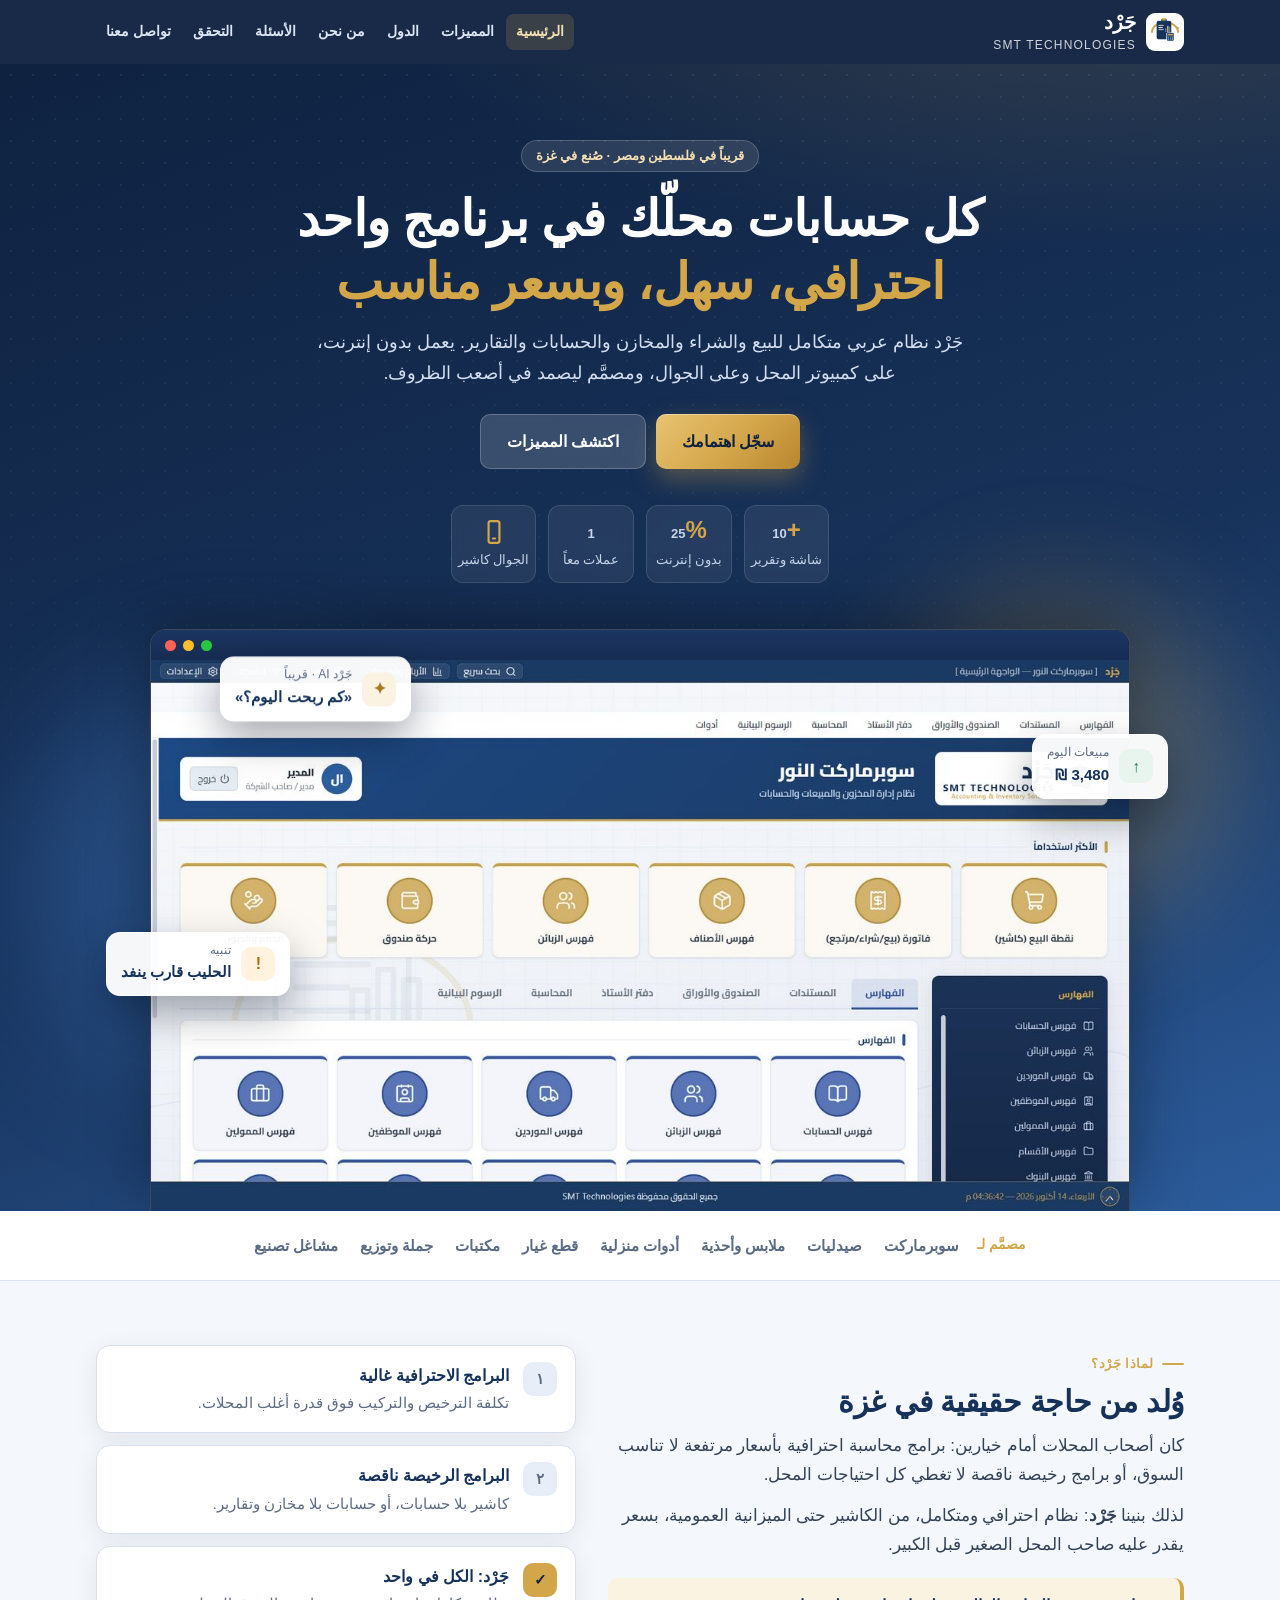
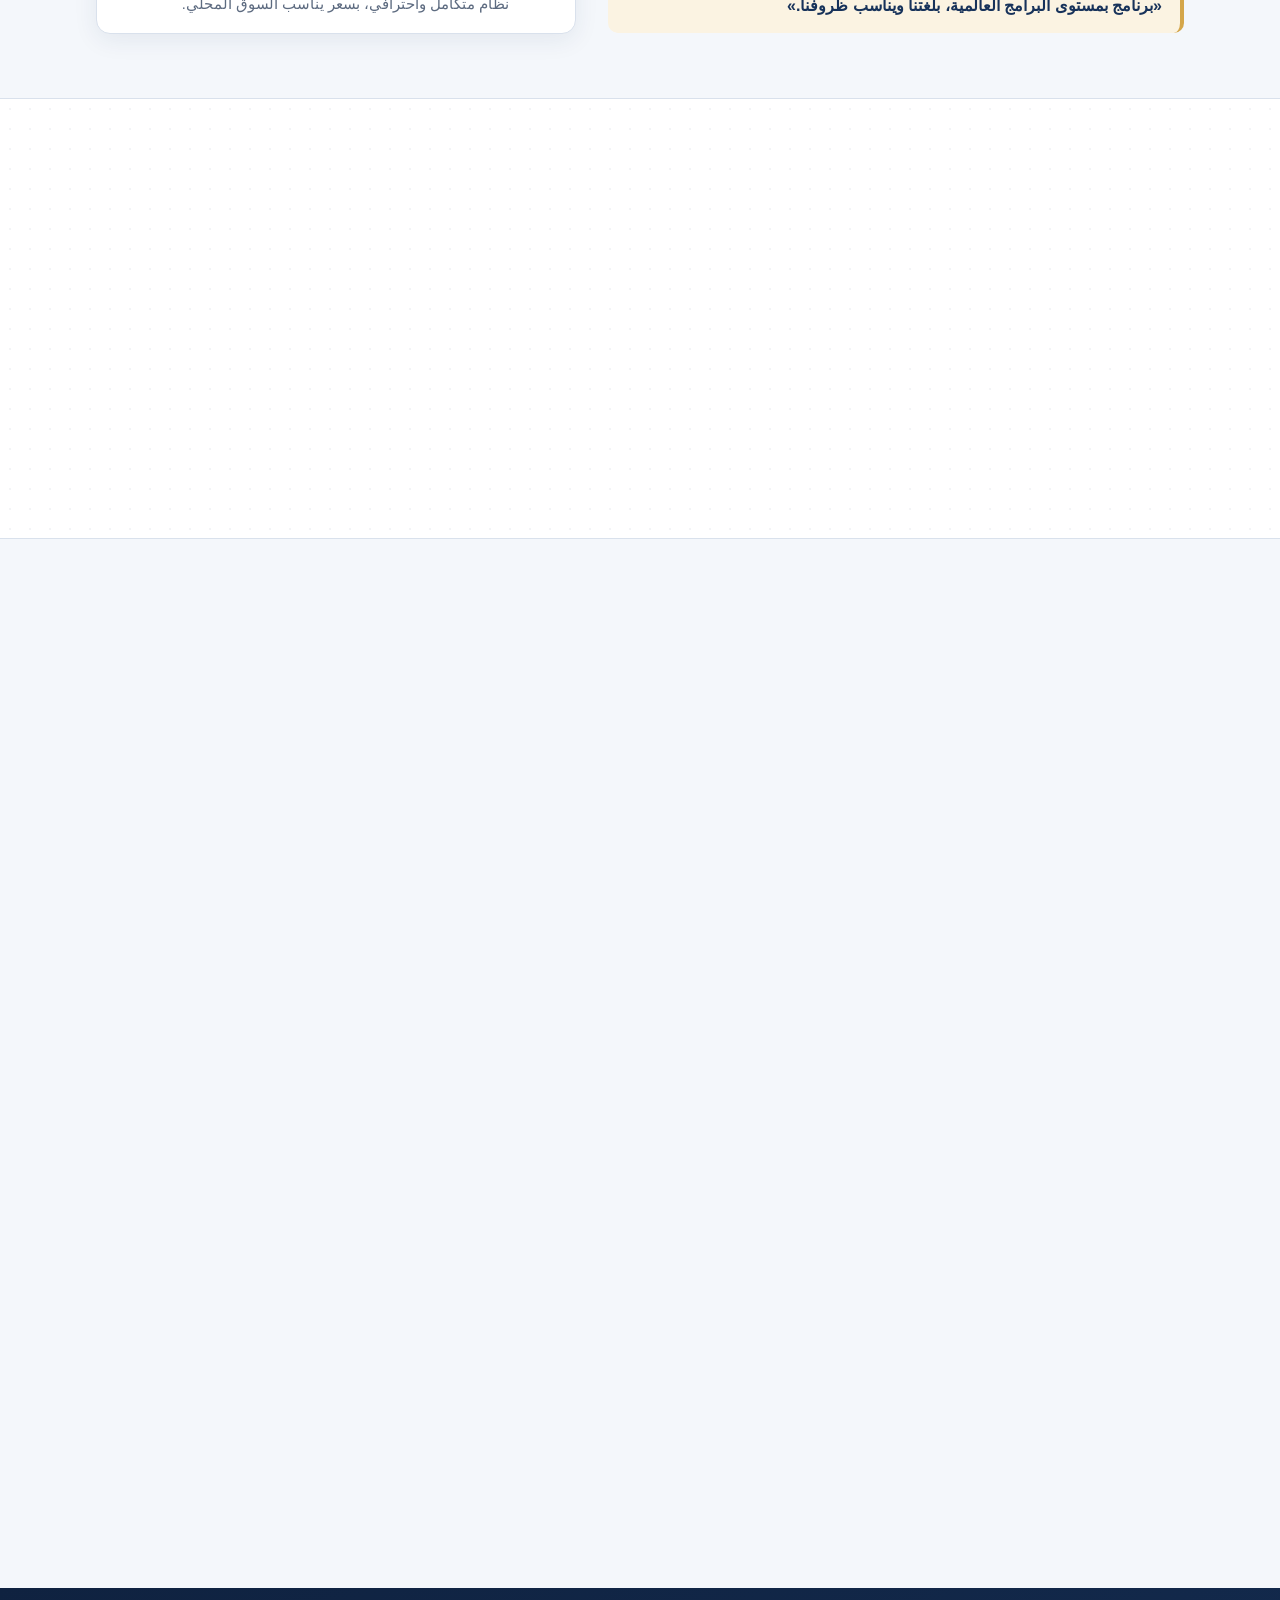
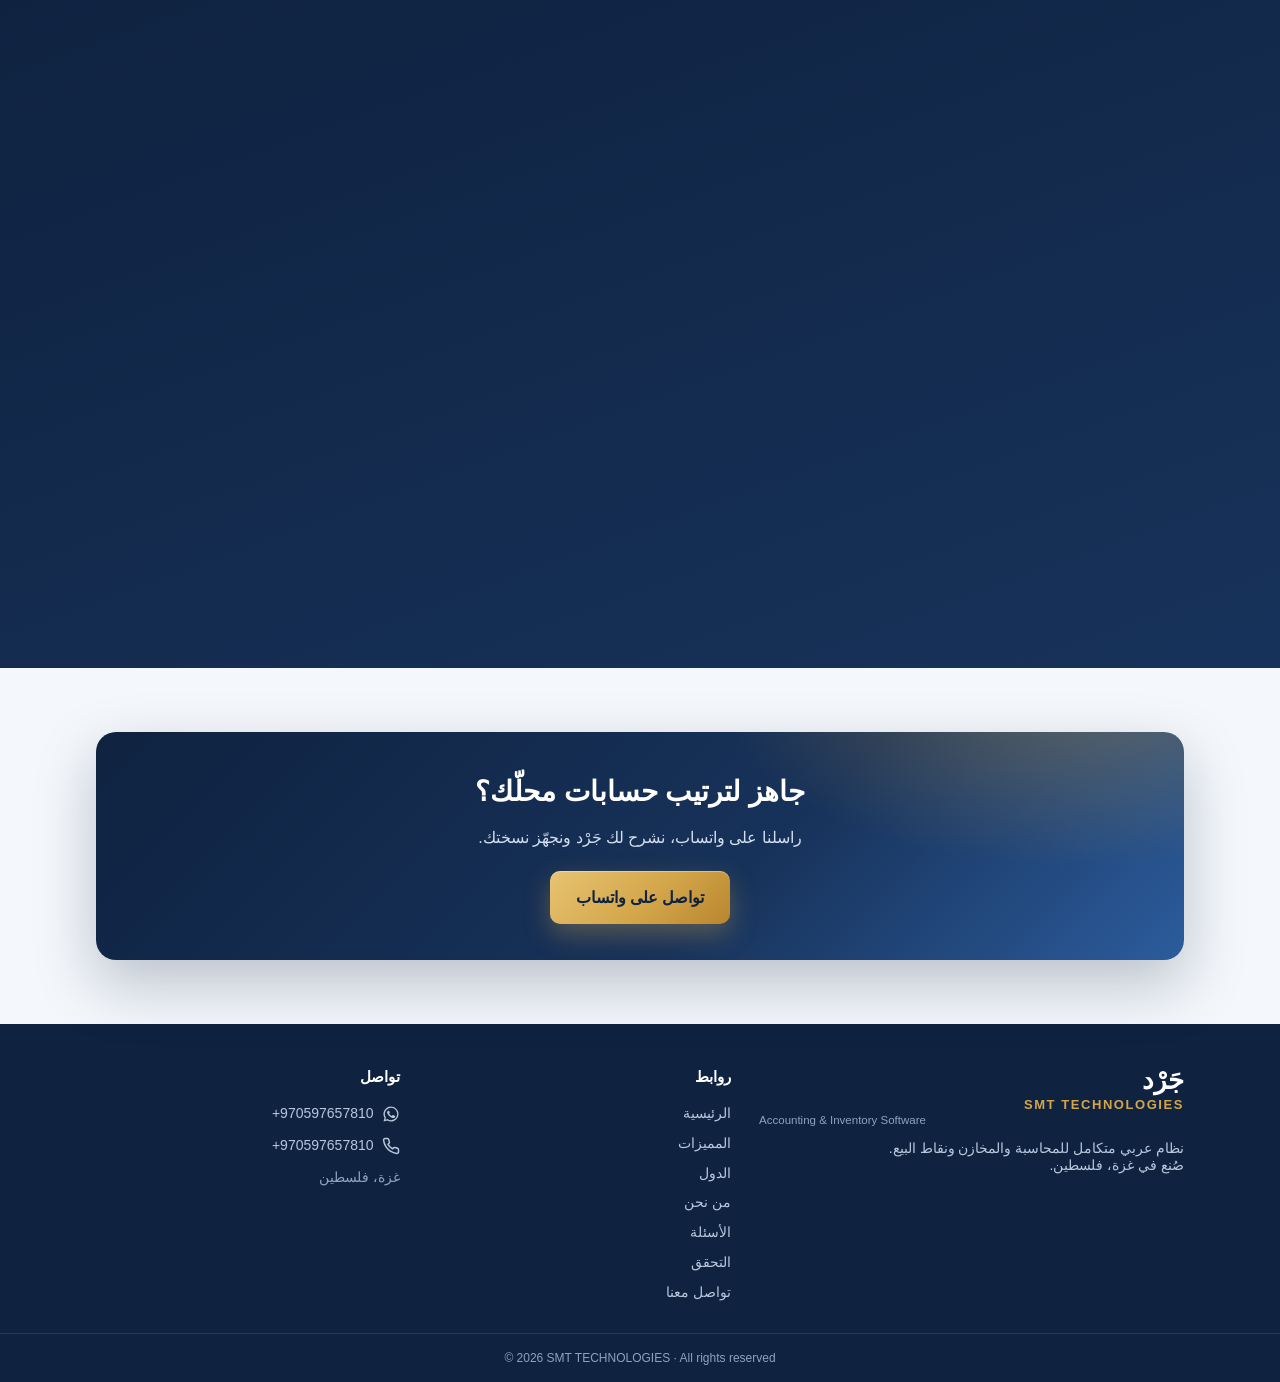
==== commit d067b9c0: "الموقع: تصميم أفخم (خط Alexandria، بطاقات عائمة، عدّادات)، وتسكير الصورة بالضغط برّاها" ====
--- a/index.html
+++ b/index.html
@@ -9,14 +9,14 @@
 <link rel="icon" href="favicon.png">
 <link rel="preconnect" href="https://fonts.googleapis.com">
 <link rel="preconnect" href="https://fonts.gstatic.com" crossorigin>
-<link href="https://fonts.googleapis.com/css2?family=Cairo:wght@400;500;600;700;800&display=swap" rel="stylesheet">
+<link href="https://fonts.googleapis.com/css2?family=Alexandria:wght@500;600;700;800&family=Cairo:wght@400;500;600;700;800&display=swap" rel="stylesheet">
 <title>جَرْد — برنامج المحاسبة والمخازن ونقاط البيع | SMT TECHNOLOGIES</title>
 <meta name="description" content="جَرْد: نظام عربي متكامل للمحاسبة والمخازن ونقاط البيع، يعمل بدون إنترنت، باحترافية البرامج الكبيرة وبسعر يناسب المحل. من تطوير SMT TECHNOLOGIES — غزة، فلسطين.">
 <meta property="og:title" content="جَرْد — برنامج المحاسبة والمخازن ونقاط البيع | SMT TECHNOLOGIES">
 <meta property="og:description" content="جَرْد: نظام عربي متكامل للمحاسبة والمخازن ونقاط البيع، يعمل بدون إنترنت، باحترافية البرامج الكبيرة وبسعر يناسب المحل. من تطوير SMT TECHNOLOGIES — غزة، فلسطين.">
 <meta property="og:image" content="assets/img/shot-home.jpg">
-<link rel="stylesheet" href="assets/style.css?v=202611101549">
-<link rel="stylesheet" href="assets/home.css?v=202611101549">
+<link rel="stylesheet" href="assets/style.css?v=202611101558">
+<link rel="stylesheet" href="assets/home.css?v=202611101558">
 </head>
 <body data-root="." data-page="home" class="lp">
 <a class="skip" href="#main">تخطَّ إلى المحتوى</a>
@@ -27,7 +27,7 @@
     <div class="wrap">
       <div>
         <span class="pill">قريباً في فلسطين ومصر · صُنع في غزة</span>
-        <h1>كل حسابات محلّك في برنامج واحد —<br><em>احترافي، سهل، وبسعر مناسب</em></h1>
+        <h1>كل حسابات محلّك في برنامج واحد<br><em>احترافي، سهل، وبسعر مناسب</em></h1>
         <p class="lead">جَرْد نظام عربي متكامل للبيع والشراء والمخازن والحسابات والتقارير. يعمل بدون إنترنت، على كمبيوتر المحل وعلى الجوال، ومصمَّم ليصمد في أصعب الظروف.</p>
         <div class="btn-row">
           <a class="btn btn-gold btn-lg" data-contact href="contact.html">سجّل اهتمامك</a>
@@ -35,12 +35,28 @@
         </div>
       </div>
       <div class="hero-stats">
-        <div><b>+40</b><span>شاشة وتقرير</span></div>
-        <div><b>0</b><span>إنترنت مطلوب</span></div>
-        <div><b>عدّة</b><span>عملات معاً</span></div>
+        <div><b dir="ltr"><span data-count="40">40</span>+</b><span>شاشة وتقرير</span></div>
+        <div><b dir="ltr"><span data-count="100">100</span>%</b><span>بدون إنترنت</span></div>
+        <div><b dir="ltr"><span data-count="3">3</span></b><span>عملات معاً</span></div>
         <div><b><svg viewBox="0 0 24 24" fill="none" stroke="currentColor" stroke-width="2" stroke-linecap="round" stroke-linejoin="round"><rect x="7" y="2" width="10" height="20" rx="2"/><path d="M11 18h2"/></svg></b><span>الجوال كاشير</span></div>
       </div>
-      <figure class="hero-shot"><img data-zoom src="assets/img/shot-home.jpg" data-caption="الشاشة الرئيسية لبرنامج جَرْد" alt="الشاشة الرئيسية لبرنامج جَرْد" width="1280" height="720"></figure>
+      <div class="hero-visual">
+        <span class="orb orb-a" aria-hidden="true"></span><span class="orb orb-b" aria-hidden="true"></span>
+        <figure class="hero-shot"><div class="win-bar" aria-hidden="true"><i></i><i></i><i></i></div><img data-zoom src="assets/img/shot-home.jpg" data-caption="الشاشة الرئيسية لبرنامج جَرْد" alt="الشاشة الرئيسية لبرنامج جَرْد" width="1280" height="720"></figure>
+        <div class="float-card fc-a" aria-hidden="true"><span class="fc-ico ok">↑</span><div><small>مبيعات اليوم</small><b>3,480 ₪</b></div></div>
+        <div class="float-card fc-b" aria-hidden="true"><span class="fc-ico warn">!</span><div><small>تنبيه</small><b>الحليب قارب ينفد</b></div></div>
+        <div class="float-card fc-c" aria-hidden="true"><span class="fc-ico ai">✦</span><div><small>جَرْد AI · قريباً</small><b>«كم ربحت اليوم؟»</b></div></div>
+      </div>
+    </div>
+  </section>
+
+  <!-- القطاعات -->
+  <section class="industries" aria-label="يناسب">
+    <div class="wrap">
+      <span class="ind-label">مصمَّم لـ</span>
+      <ul>
+        <li>سوبرماركت</li><li>صيدليات</li><li>ملابس وأحذية</li><li>أدوات منزلية</li><li>قطع غيار</li><li>مكتبات</li><li>جملة وتوزيع</li><li>مشاغل تصنيع</li>
+      </ul>
     </div>
   </section>
 
@@ -125,8 +141,8 @@
   </section>
 </main>
 <footer id="site-footer"></footer>
-<script src="config.js?v=202611101549"></script>
-<script src="assets/site.js?v=202611101549"></script>
-<script src="assets/ui.js?v=202611101549"></script>
+<script src="config.js?v=202611101558"></script>
+<script src="assets/site.js?v=202611101558"></script>
+<script src="assets/ui.js?v=202611101558"></script>
 </body>
 </html>
--- a/assets/home.css
+++ b/assets/home.css
@@ -1060,3 +1060,300 @@
   height: auto;
   object-fit: contain;
 }
+
+/* ===== v4: لمسة فخمة ===== */
+h1, h2, h3, h4,
+.sec-title,
+.brand-text b,
+.foot-brand b,
+.hero-stats b,
+.btn {
+  font-family: 'Alexandria', 'Cairo', 'Segoe UI', Tahoma, sans-serif;
+}
+.sec-title {
+  letter-spacing: -0.01em;
+  font-weight: 700;
+}
+.lp-hero h1,
+.page-hero h1 {
+  font-weight: 700;
+  letter-spacing: -0.015em;
+}
+.eyebrow {
+  display: inline-flex;
+  align-items: center;
+  gap: 8px;
+}
+.eyebrow::before {
+  content: '';
+  width: 22px;
+  height: 2px;
+  border-radius: 2px;
+  background: currentColor;
+}
+
+/* أزرار */
+.btn {
+  transition: transform 0.18s ease, box-shadow 0.18s ease, background 0.18s ease;
+}
+.btn:hover {
+  transform: translateY(-2px);
+}
+.btn-gold {
+  background: linear-gradient(135deg, #e7c372, #d4a64a 55%, #b8862e);
+  box-shadow: 0 10px 26px rgba(212, 166, 74, 0.35), inset 0 1px 0 rgba(255, 255, 255, 0.35);
+  position: relative;
+  overflow: hidden;
+}
+.btn-gold::after {
+  content: '';
+  position: absolute;
+  inset: 0;
+  background: linear-gradient(110deg, transparent 30%, rgba(255, 255, 255, 0.45) 50%, transparent 70%);
+  transform: translateX(120%);
+  transition: transform 0.7s ease;
+}
+.btn-gold:hover::after {
+  transform: translateX(-120%);
+}
+.btn-primary {
+  background: linear-gradient(135deg, #3a6db0, #2c5c9c);
+  box-shadow: 0 8px 20px rgba(44, 92, 156, 0.28);
+}
+.btn-glass {
+  border: 1px solid rgba(255, 255, 255, 0.22);
+  -webkit-backdrop-filter: blur(6px);
+  backdrop-filter: blur(6px);
+}
+
+/* البطل */
+.lp-hero {
+  position: relative;
+  padding-top: 76px !important;
+}
+.lp-hero::before {
+  content: '';
+  position: absolute;
+  inset: 0;
+  background-image: radial-gradient(rgba(255, 255, 255, 0.07) 1px, transparent 1px);
+  background-size: 22px 22px;
+  -webkit-mask-image: linear-gradient(to bottom, #000 0%, transparent 85%);
+  mask-image: linear-gradient(to bottom, #000 0%, transparent 85%);
+  pointer-events: none;
+}
+.lp-hero .wrap {
+  position: relative;
+}
+.lp-hero h1 {
+  font-size: 50px;
+  line-height: 1.25;
+}
+.hero-stats div {
+  -webkit-backdrop-filter: blur(6px);
+  backdrop-filter: blur(6px);
+}
+.hero-visual {
+  position: relative;
+  max-width: 1000px;
+  margin: 10px auto 0;
+  width: 100%;
+}
+.hero-shot {
+  position: relative;
+  z-index: 1;
+  border-radius: 16px 16px 0 0;
+  background: #0b1a33;
+  padding: 0;
+}
+.win-bar {
+  height: 30px;
+  display: flex;
+  align-items: center;
+  gap: 7px;
+  padding: 0 14px;
+  background: linear-gradient(#1c3561, #162c52);
+  direction: ltr;
+}
+.win-bar i {
+  width: 11px;
+  height: 11px;
+  border-radius: 50%;
+  background: rgba(255, 255, 255, 0.28);
+}
+.win-bar i:first-child {
+  background: #ff6159;
+}
+.win-bar i:nth-child(2) {
+  background: #ffbd2e;
+}
+.win-bar i:nth-child(3) {
+  background: #28c941;
+}
+.orb {
+  position: absolute;
+  border-radius: 50%;
+  filter: blur(60px);
+  opacity: 0.55;
+  pointer-events: none;
+}
+.orb-a {
+  width: 340px;
+  height: 340px;
+  background: #d4a64a;
+  top: -40px;
+  inset-inline-start: -90px;
+  opacity: 0.28;
+}
+.orb-b {
+  width: 420px;
+  height: 420px;
+  background: #3a6db0;
+  top: 40px;
+  inset-inline-end: -120px;
+  opacity: 0.45;
+}
+.float-card {
+  position: absolute;
+  z-index: 2;
+  display: flex;
+  align-items: center;
+  gap: 10px;
+  text-align: start;
+  background: rgba(255, 255, 255, 0.96);
+  color: var(--ink);
+  border-radius: 14px;
+  padding: 10px 14px;
+  box-shadow: 0 18px 40px rgba(6, 14, 28, 0.35);
+  border: 1px solid rgba(255, 255, 255, 0.6);
+  animation: floaty 6s ease-in-out infinite;
+}
+.float-card small {
+  display: block;
+  color: var(--muted);
+  font-size: 12px;
+  line-height: 1.3;
+}
+.float-card b {
+  font-size: 15px;
+  color: var(--brand);
+  font-family: 'Alexandria', 'Cairo', sans-serif;
+}
+.fc-ico {
+  flex: none;
+  width: 34px;
+  height: 34px;
+  border-radius: 10px;
+  display: grid;
+  place-items: center;
+  font-weight: 800;
+}
+.fc-ico.ok {
+  background: var(--ok-soft);
+  color: var(--ok);
+}
+.fc-ico.warn {
+  background: #fff3e0;
+  color: #b26a00;
+}
+.fc-ico.ai {
+  background: var(--gold-soft);
+  color: #a67a1e;
+}
+.fc-a {
+  top: 18%;
+  inset-inline-start: -28px;
+}
+.fc-b {
+  top: 52%;
+  inset-inline-end: -34px;
+  animation-delay: -2s;
+}
+.fc-c {
+  top: 6%;
+  inset-inline-end: 8%;
+  animation-delay: -4s;
+}
+@keyframes floaty {
+  0%, 100% { transform: translateY(0); }
+  50% { transform: translateY(-10px); }
+}
+@media (prefers-reduced-motion: reduce) {
+  .float-card { animation: none; }
+  .btn:hover { transform: none; }
+}
+@media (max-width: 900px) {
+  .fc-a { inset-inline-start: 6px; top: 10%; }
+  .fc-b { inset-inline-end: 6px; }
+  .fc-c { display: none; }
+}
+@media (max-width: 620px) {
+  .lp-hero h1 { font-size: 31px; }
+  .float-card { padding: 7px 10px; gap: 8px; border-radius: 11px; }
+  .float-card b { font-size: 12.5px; }
+  .float-card small { font-size: 10.5px; }
+  .fc-ico { width: 26px; height: 26px; border-radius: 8px; font-size: 13px; }
+  .fc-a { top: 4%; }
+  .fc-b { top: auto; bottom: 8%; }
+  .win-bar { height: 20px; gap: 5px; padding: 0 8px; }
+  .win-bar i { width: 8px; height: 8px; }
+}
+
+/* شريط القطاعات */
+.industries {
+  padding: 22px 0 !important;
+  background: #fff;
+  border-bottom: 1px solid var(--line);
+}
+.industries .wrap {
+  display: flex;
+  align-items: center;
+  gap: 18px;
+  flex-wrap: wrap;
+  justify-content: center;
+}
+.ind-label {
+  font-weight: 800;
+  color: var(--gold);
+  font-size: 14px;
+}
+.industries ul {
+  list-style: none;
+  margin: 0;
+  padding: 0;
+  display: flex;
+  flex-wrap: wrap;
+  gap: 8px 22px;
+  justify-content: center;
+}
+.industries li {
+  color: #5b6b82;
+  font-weight: 700;
+  font-size: 15px;
+  position: relative;
+}
+
+/* خلفيات الأقسام */
+.lp section.tint {
+  background-color: #fff;
+  background-image: radial-gradient(rgba(23, 50, 90, 0.05) 1px, transparent 1px);
+  background-size: 20px 20px;
+}
+.fcard,
+.ccard,
+.hl-card {
+  border-radius: 18px;
+}
+.fcard .ico,
+.hl-card .ico {
+  box-shadow: inset 0 0 0 1px rgba(23, 50, 90, 0.06);
+}
+.sec-lead {
+  line-height: 1.85;
+}
+.cta-band {
+  position: relative;
+  overflow: hidden;
+  background: radial-gradient(600px 300px at 90% -20%, rgba(212, 166, 74, 0.35), transparent 60%),
+    linear-gradient(135deg, var(--navy-deep), var(--brand) 60%, var(--brand-2));
+  box-shadow: 0 24px 60px rgba(15, 34, 64, 0.25);
+}
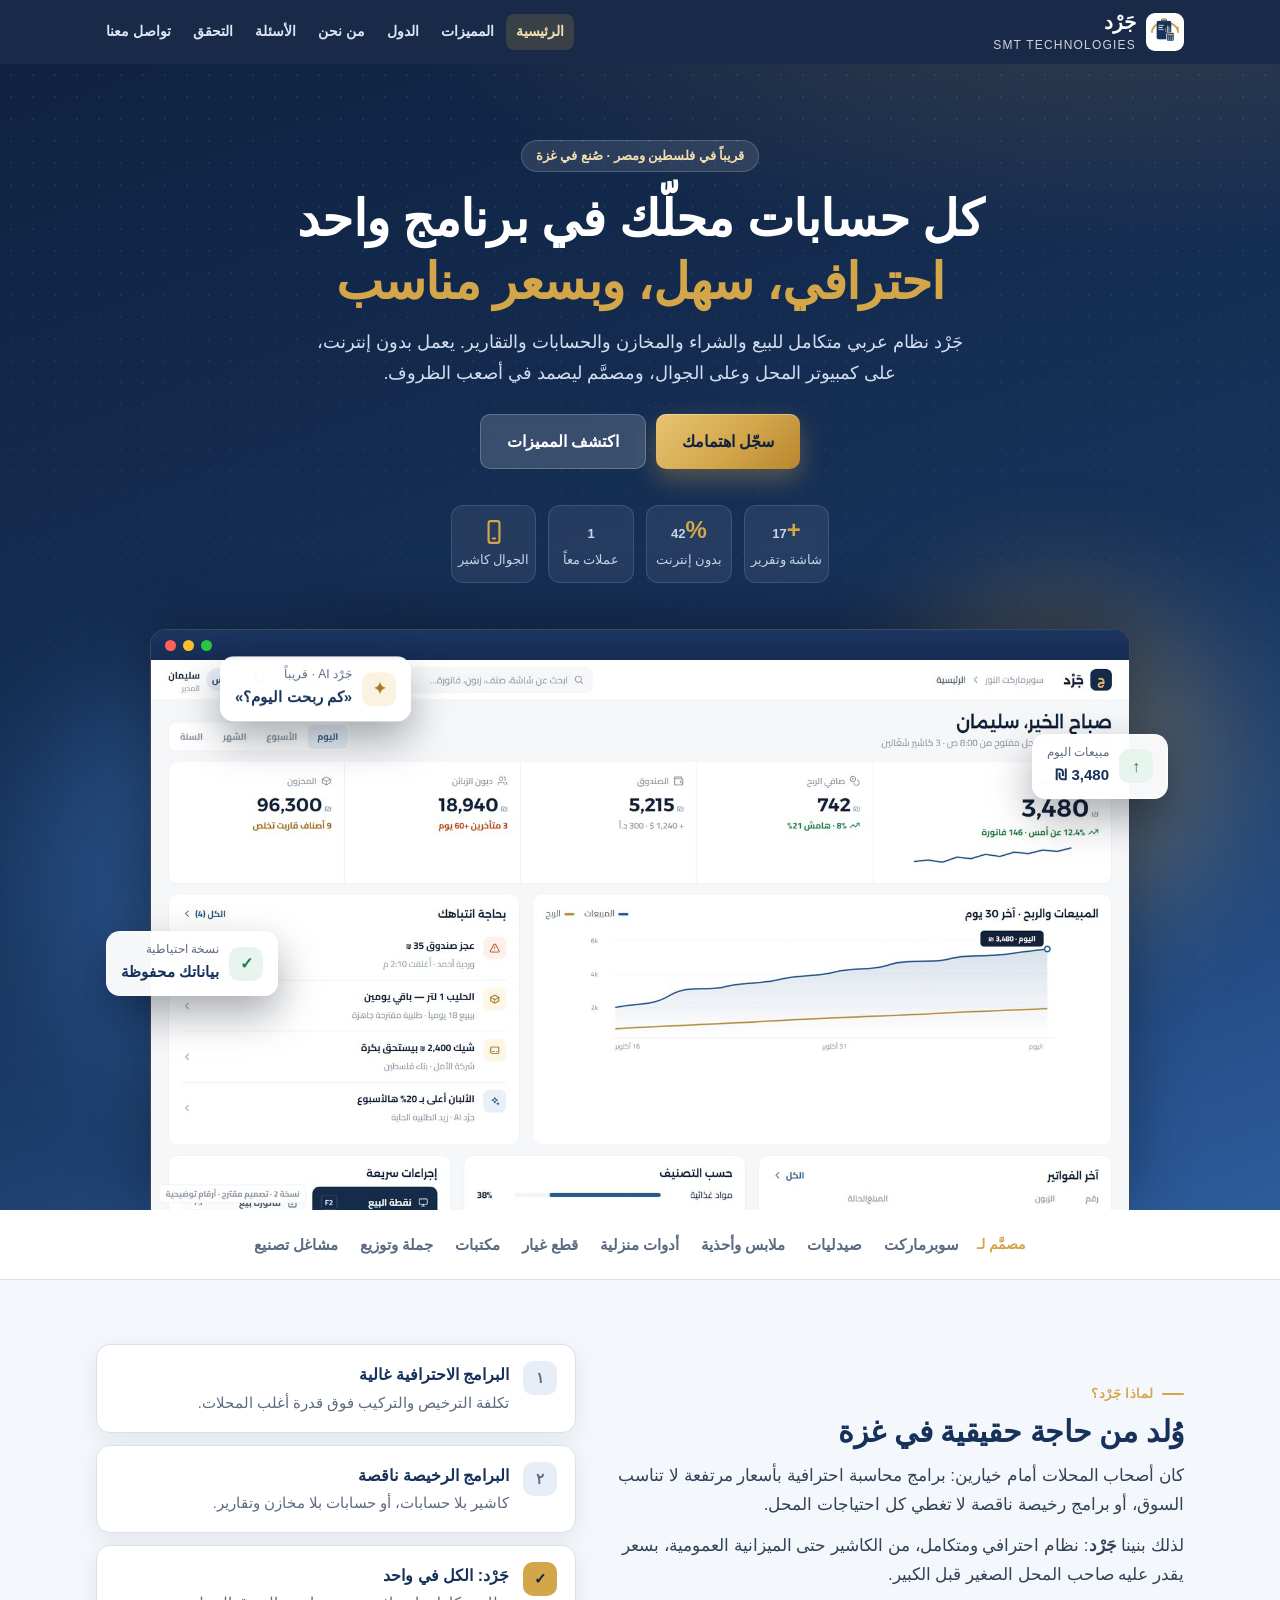
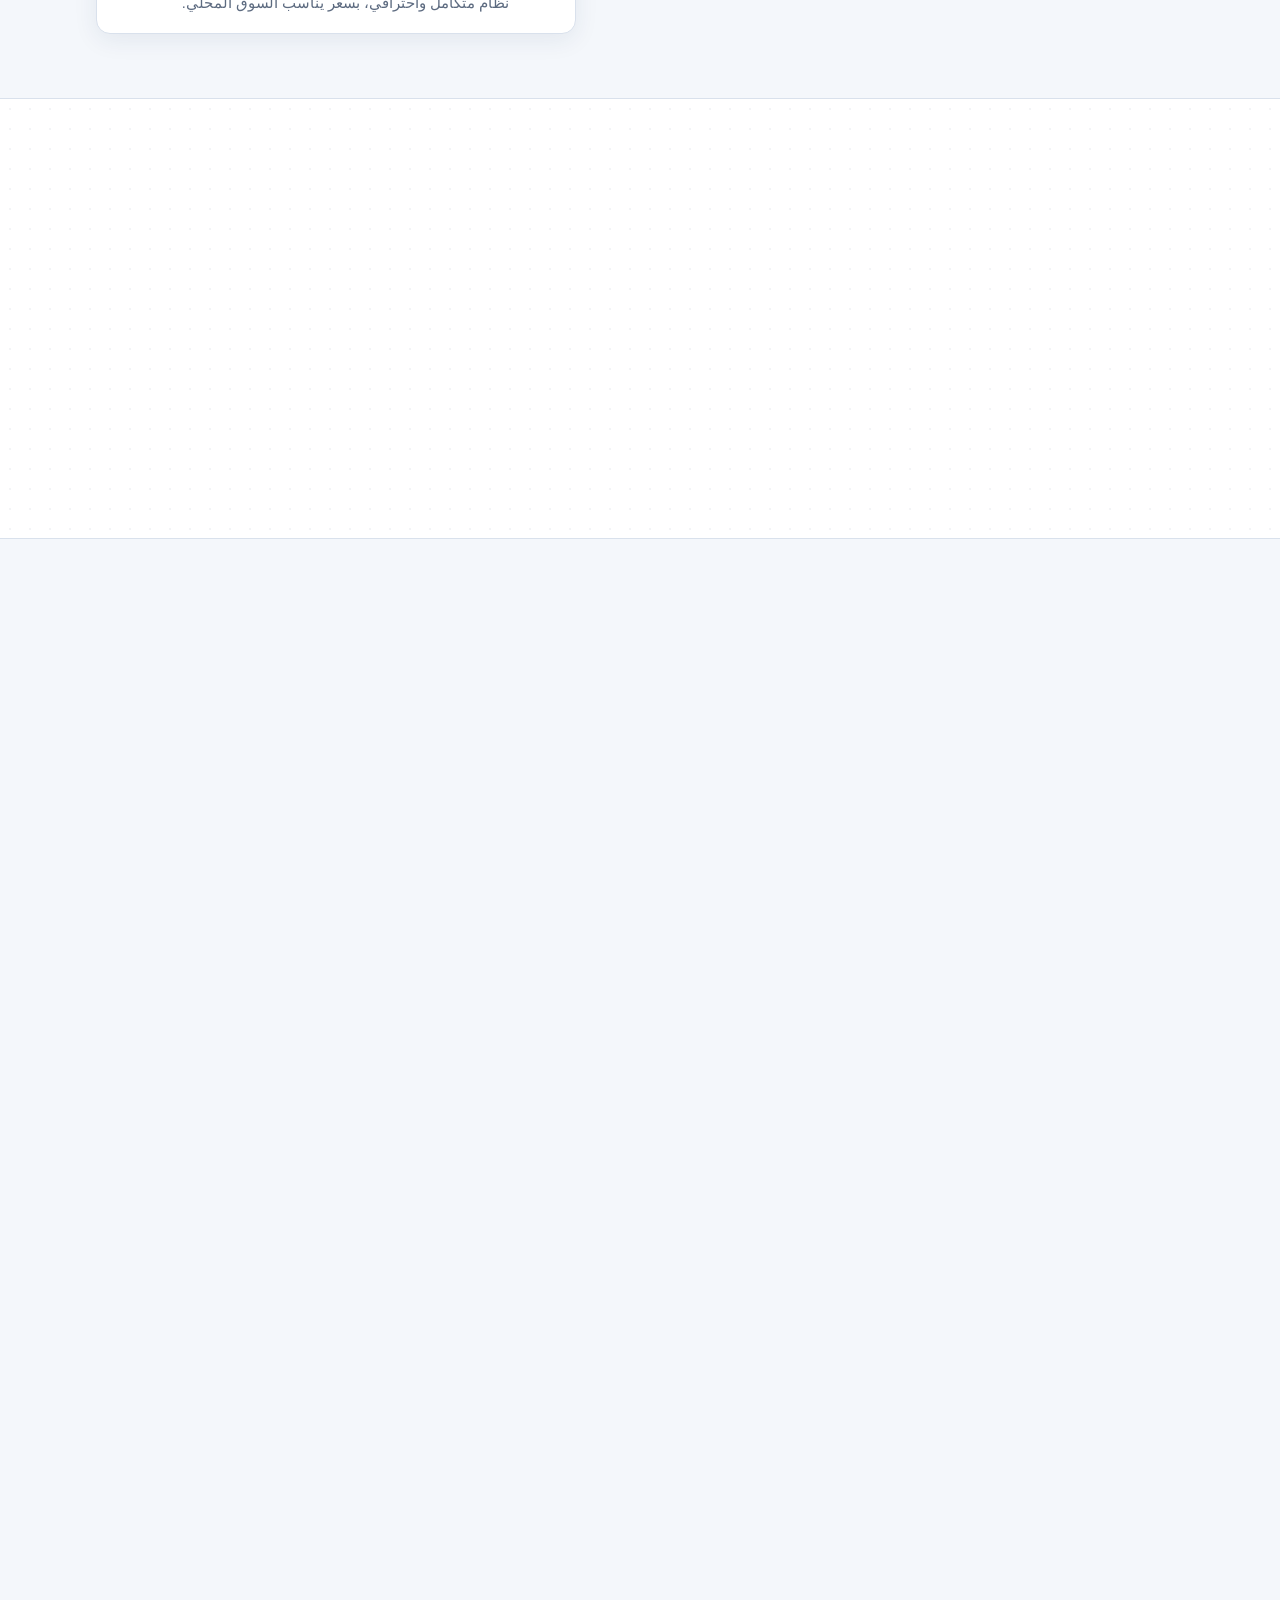
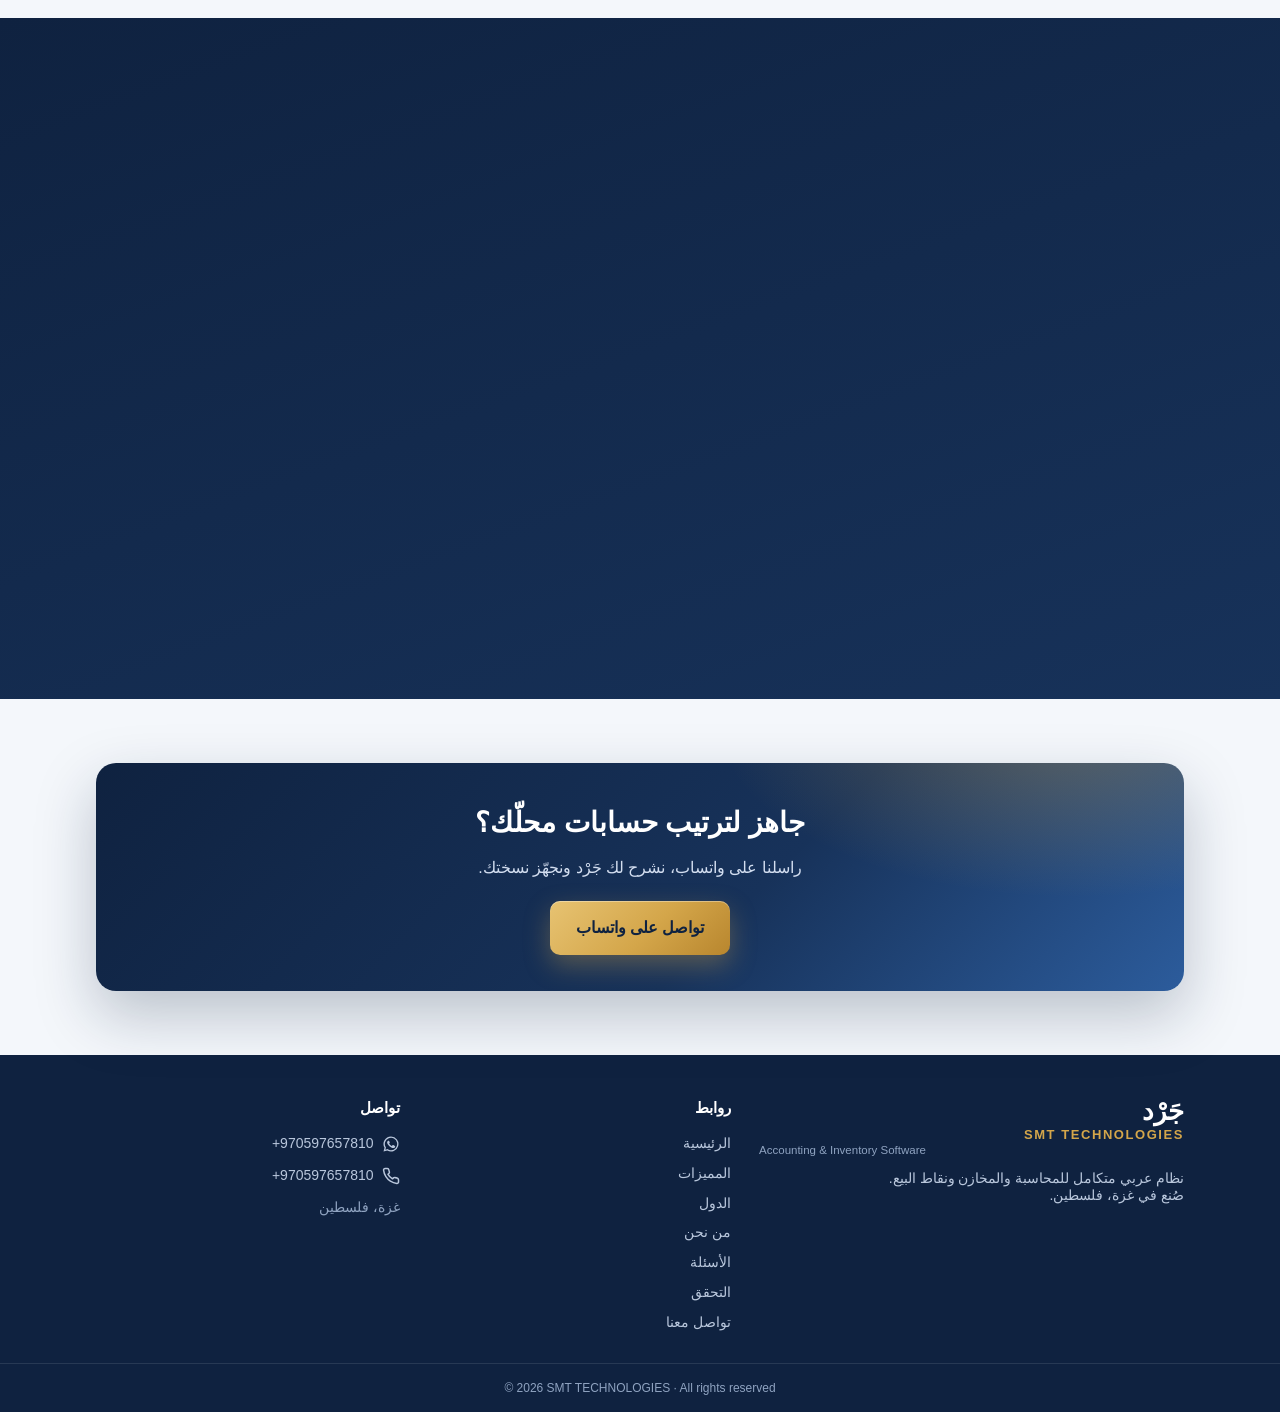
==== commit 8c02a85c: "الموقع: صور الواجهة الجديدة، دفتر الدين، نسختا المحلات والشركات، الانتقال لجَرْد، وصياغة متواضعة" ====
--- a/index.html
+++ b/index.html
@@ -11,12 +11,12 @@
 <link rel="preconnect" href="https://fonts.gstatic.com" crossorigin>
 <link href="https://fonts.googleapis.com/css2?family=Alexandria:wght@500;600;700;800&family=Cairo:wght@400;500;600;700;800&display=swap" rel="stylesheet">
 <title>جَرْد — برنامج المحاسبة والمخازن ونقاط البيع | SMT TECHNOLOGIES</title>
-<meta name="description" content="جَرْد: نظام عربي متكامل للمحاسبة والمخازن ونقاط البيع، يعمل بدون إنترنت، باحترافية البرامج الكبيرة وبسعر يناسب المحل. من تطوير SMT TECHNOLOGIES — غزة، فلسطين.">
+<meta name="description" content="جَرْد: نظام عربي متكامل للمحاسبة والمخازن ونقاط البيع، يعمل بدون إنترنت، وبسعر يناسب المحل. من تطوير SMT TECHNOLOGIES — غزة، فلسطين.">
 <meta property="og:title" content="جَرْد — برنامج المحاسبة والمخازن ونقاط البيع | SMT TECHNOLOGIES">
-<meta property="og:description" content="جَرْد: نظام عربي متكامل للمحاسبة والمخازن ونقاط البيع، يعمل بدون إنترنت، باحترافية البرامج الكبيرة وبسعر يناسب المحل. من تطوير SMT TECHNOLOGIES — غزة، فلسطين.">
-<meta property="og:image" content="assets/img/shot-home.jpg">
-<link rel="stylesheet" href="assets/style.css?v=202611101558">
-<link rel="stylesheet" href="assets/home.css?v=202611101558">
+<meta property="og:description" content="جَرْد: نظام عربي متكامل للمحاسبة والمخازن ونقاط البيع، يعمل بدون إنترنت، وبسعر يناسب المحل. من تطوير SMT TECHNOLOGIES — غزة، فلسطين.">
+<meta property="og:image" content="assets/img/ui-dash.jpg">
+<link rel="stylesheet" href="assets/style.css?v=202611181448">
+<link rel="stylesheet" href="assets/home.css?v=202611181448">
 </head>
 <body data-root="." data-page="home" class="lp">
 <a class="skip" href="#main">تخطَّ إلى المحتوى</a>
@@ -42,9 +42,9 @@
       </div>
       <div class="hero-visual">
         <span class="orb orb-a" aria-hidden="true"></span><span class="orb orb-b" aria-hidden="true"></span>
-        <figure class="hero-shot"><div class="win-bar" aria-hidden="true"><i></i><i></i><i></i></div><img data-zoom src="assets/img/shot-home.jpg" data-caption="الشاشة الرئيسية لبرنامج جَرْد" alt="الشاشة الرئيسية لبرنامج جَرْد" width="1280" height="720"></figure>
+        <figure class="hero-shot"><div class="win-bar" aria-hidden="true"><i></i><i></i><i></i></div><img data-zoom src="assets/img/ui-dash.jpg" data-caption="لوحة المدير — من تصميم الواجهة الجديدة (الأرقام توضيحية)" alt="لوحة المدير في جَرْد" width="1600" height="900"></figure>
         <div class="float-card fc-a" aria-hidden="true"><span class="fc-ico ok">↑</span><div><small>مبيعات اليوم</small><b>3,480 ₪</b></div></div>
-        <div class="float-card fc-b" aria-hidden="true"><span class="fc-ico warn">!</span><div><small>تنبيه</small><b>الحليب قارب ينفد</b></div></div>
+        <div class="float-card fc-b" aria-hidden="true"><span class="fc-ico ok">✓</span><div><small>نسخة احتياطية</small><b>بياناتك محفوظة</b></div></div>
         <div class="float-card fc-c" aria-hidden="true"><span class="fc-ico ai">✦</span><div><small>جَرْد AI · قريباً</small><b>«كم ربحت اليوم؟»</b></div></div>
       </div>
     </div>
@@ -68,7 +68,6 @@
         <h2 class="sec-title">وُلد من حاجة حقيقية في غزة</h2>
         <p>كان أصحاب المحلات أمام خيارين: برامج محاسبة احترافية بأسعار مرتفعة لا تناسب السوق، أو برامج رخيصة ناقصة لا تغطي كل احتياجات المحل.</p>
         <p>لذلك بنينا <b>جَرْد</b>: نظام احترافي ومتكامل، من الكاشير حتى الميزانية العمومية، بسعر يقدر عليه صاحب المحل الصغير قبل الكبير.</p>
-        <blockquote>«برنامج بمستوى البرامج العالمية، بلغتنا ويناسب ظروفنا.»</blockquote>
       </div>
       <div class="pain">
         <div class="card"><span class="n">١</span><div><b>البرامج الاحترافية غالية</b><span>تكلفة الترخيص والتركيب فوق قدرة أغلب المحلات.</span></div></div>
@@ -98,15 +97,15 @@
   <section id="screens">
     <div class="wrap">
       <div class="center reveal">
-        <span class="eyebrow">من داخل البرنامج</span>
-        <h2 class="sec-title">شاشات حقيقية، لا تصاميم وهمية</h2>
-        <p class="sec-lead">هكذا يظهر جَرْد على كمبيوتر المحل.</p>
+        <span class="eyebrow">الواجهة الجديدة</span>
+        <h2 class="sec-title">لمحة من جَرْد</h2>
+        <p class="sec-lead">تصاميم الواجهة الجديدة التي نعمل عليها الآن، بالوضعين الفاتح والداكن. الأرقام في الصور توضيحية.</p>
       </div>
       <div class="shots">
-        <figure class="shot reveal"><span class="zoom-hint">اضغط للتكبير</span><img data-zoom src="assets/img/shot-pos.jpg" alt="شاشة نقطة البيع" loading="lazy" width="1280" height="720"><figcaption>نقطة البيع<small>بيع بالباركود أو بالضغط على الصنف، والإجمالي واضح.</small></figcaption></figure>
-        <figure class="shot reveal"><span class="zoom-hint">اضغط للتكبير</span><img data-zoom src="assets/img/shot-invoice.jpg" alt="شاشة الفاتورة" loading="lazy" width="1280" height="720"><figcaption>الفاتورة<small>بيع وشراء ومرتجع، عملات وسعر صرف، وطباعة A4 أو حرارية.</small></figcaption></figure>
-        <figure class="shot reveal"><span class="zoom-hint">اضغط للتكبير</span><img data-zoom src="assets/img/shot-items.jpg" alt="شاشة فهرس الأصناف" loading="lazy" width="1280" height="720"><figcaption>فهرس الأصناف<small>كل صنف بسعره وكميته ووحداته وباركوده.</small></figcaption></figure>
-        <figure class="shot reveal"><span class="zoom-hint">اضغط للتكبير</span><img data-zoom src="assets/img/shot-debtors.jpg" alt="شاشة الذمم والديون" loading="lazy" width="1280" height="720"><figcaption>الذمم والديون<small>من له ومن عليه، بلمحة واحدة.</small></figcaption></figure>
+        <figure class="shot reveal"><span class="zoom-hint">اضغط للتكبير</span><img data-zoom src="assets/img/ui-pos.jpg" alt="شاشة نقطة البيع" data-caption="نقطة البيع — تصميم الواجهة الجديدة" loading="lazy" width="1600" height="900"><figcaption>نقطة البيع<small>باركود، ميزان، خصومات، والدفع بضغطة واحدة.</small></figcaption></figure>
+        <figure class="shot reveal"><span class="zoom-hint">اضغط للتكبير</span><img data-zoom src="assets/img/ui-invoice.jpg" alt="شاشة الفاتورة" data-caption="فاتورة البيع — تصميم الواجهة الجديدة" loading="lazy" width="1600" height="900"><figcaption>فاتورة البيع<small>رصيد الزبون، المتوفر لكل صنف، دفع مقسّم، وحفظ كمسودة.</small></figcaption></figure>
+        <figure class="shot reveal"><span class="zoom-hint">اضغط للتكبير</span><img data-zoom src="assets/img/ui-balance.jpg" alt="الميزانية العمومية" data-caption="الميزانية العمومية — تصميم الواجهة الجديدة" loading="lazy" width="1600" height="900"><figcaption>الميزانية العمومية<small>الصيغة العربية الكلاسيكية أو الحديثة، ومقارنة سنتين.</small></figcaption></figure>
+        <figure class="shot reveal"><span class="zoom-hint">اضغط للتكبير</span><img data-zoom src="assets/img/ui-debt.jpg" alt="دفتر الدين" data-caption="دفتر الدين — تصميم الواجهة الجديدة" loading="lazy" width="1600" height="900"><figcaption>دفتر الدين الذكي<small>كل دين بأصنافه ووقته وكاشيره، مع إثبات العملية.</small></figcaption></figure>
       </div>
     </div>
   </section>
@@ -141,8 +140,8 @@
   </section>
 </main>
 <footer id="site-footer"></footer>
-<script src="config.js?v=202611101558"></script>
-<script src="assets/site.js?v=202611101558"></script>
-<script src="assets/ui.js?v=202611101558"></script>
+<script src="config.js?v=202611181448"></script>
+<script src="assets/site.js?v=202611181448"></script>
+<script src="assets/ui.js?v=202611181448"></script>
 </body>
 </html>
--- a/assets/home.css
+++ b/assets/home.css
@@ -1357,3 +1357,6 @@
     linear-gradient(135deg, var(--navy-deep), var(--brand) 60%, var(--brand-2));
   box-shadow: 0 24px 60px rgba(15, 34, 64, 0.25);
 }
+.fgrid.two{grid-template-columns:repeat(2,1fr)}
+@media (max-width:620px){.fgrid.two{grid-template-columns:1fr}}
+#debt .story{align-items:center}
